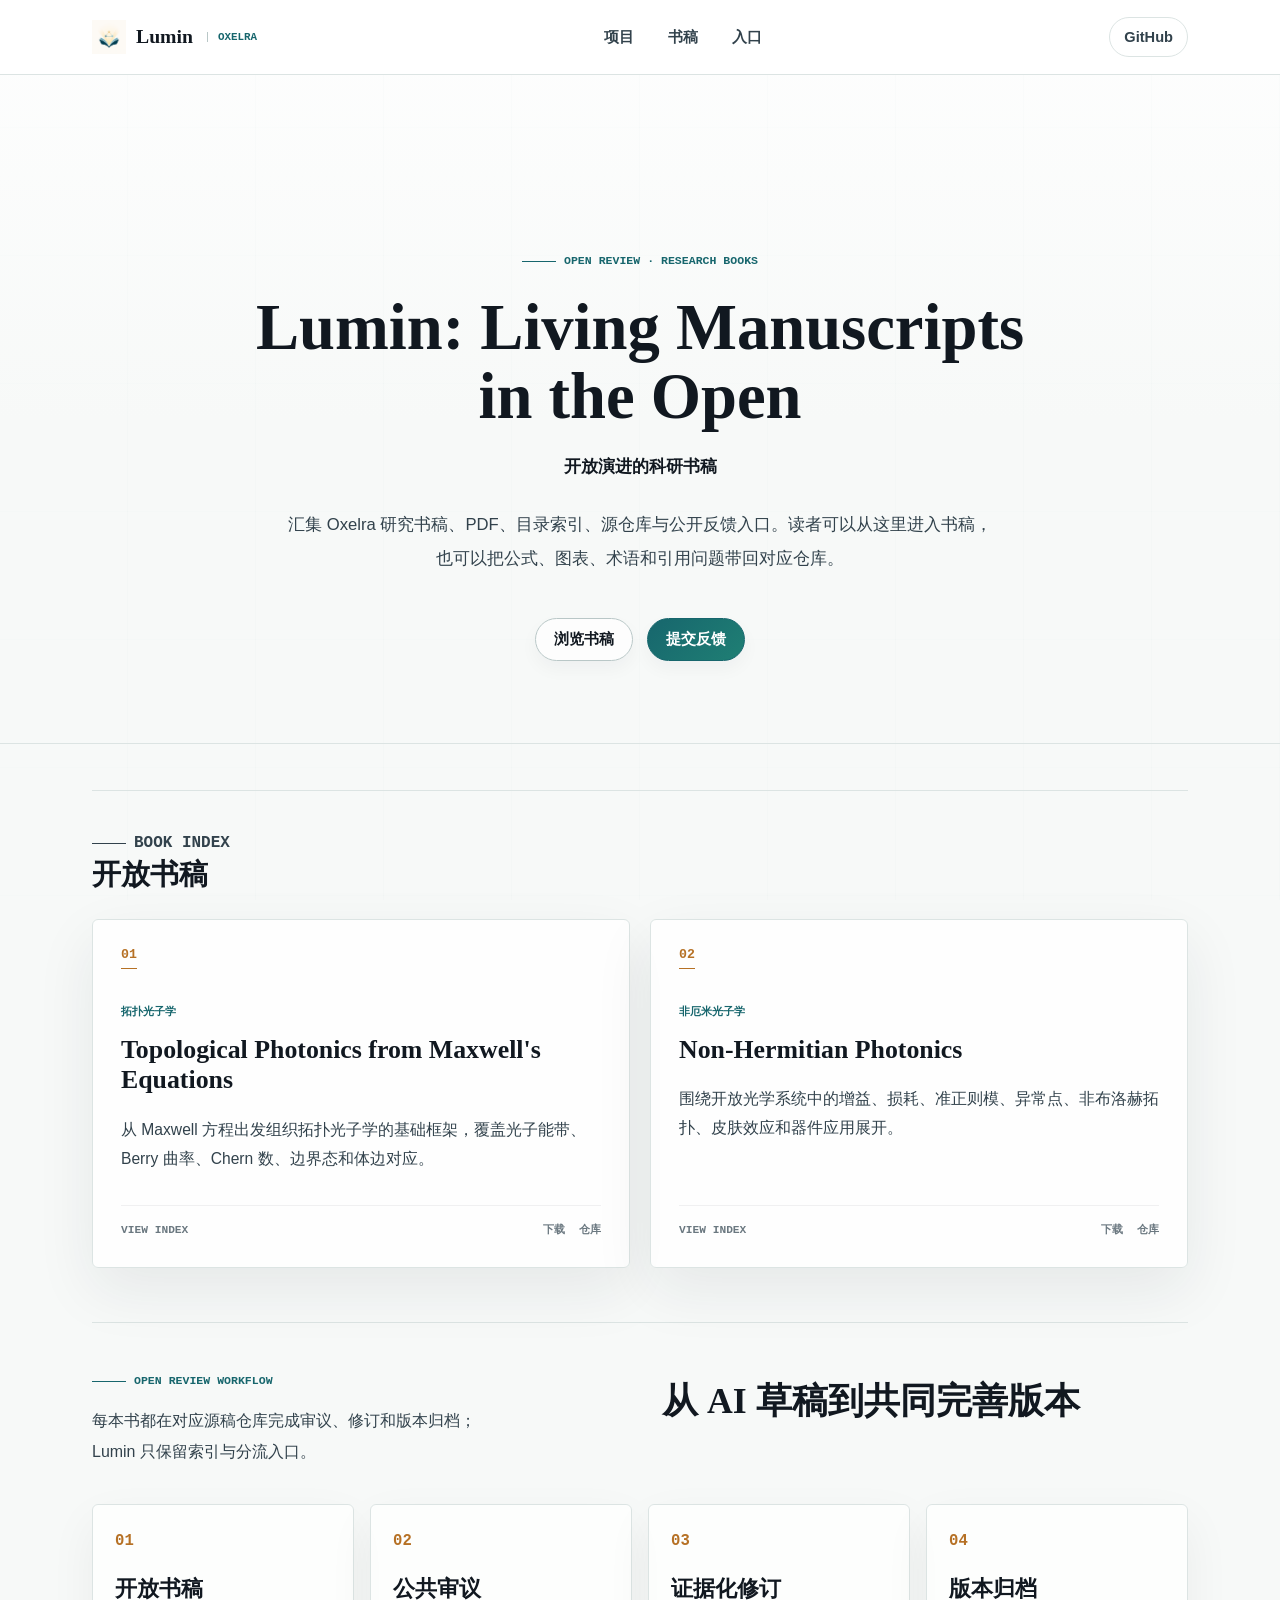
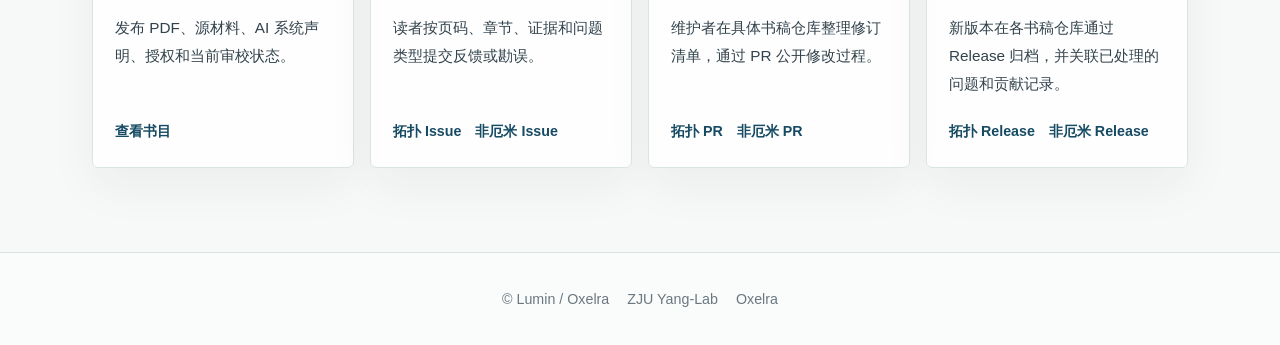
==== docs/index.html @ 3cb3d200 "Initial commit" ====
<!doctype html>
<html lang="zh-CN">
  <head>
    <meta charset="utf-8">
    <meta name="viewport" content="width=device-width, initial-scale=1">
    <meta name="description" content="Lumin：Oxelra 科研智能体书稿的公开审议与修订入口。">
    <title>Lumin | Oxelra Open Review Books</title>
    <link rel="stylesheet" href="styles.css?v=2026-06-26-card-actions">
  </head>
  <body>
    <header class="site-header">
      <div class="wrapper header-inner">
        <a class="site-title" href="#top" aria-label="Lumin 首页">
          <img src="assets/lumin-logo.png" alt="" width="1024" height="1024">
          <span>Lumin</span><strong>Oxelra</strong>
        </a>
        <nav class="site-nav" aria-label="页面导航">
          <a href="#project">项目</a>
          <a href="#books">书稿</a>
          <a href="#review">入口</a>
        </nav>
        <a class="nav-gh" href="https://github.com/Oxelra-yhy/Lumin">GitHub</a>
      </div>
    </header>

    <main id="top" class="site-content">
      <section class="platform-hero" id="project" aria-labelledby="home-title">
        <div class="wrapper platform-hero__grid">
          <div class="platform-hero__copy">
            <p class="eyebrow">Open Review · Research Books</p>
            <h1 id="home-title">
              <span>Lumin: Living Manuscripts</span>
              <span>in the Open</span>
            </h1>
            <p class="platform-hero__kicker">开放演进的科研书稿</p>
            <p class="platform-hero__lede">
              汇集 Oxelra 研究书稿、PDF、目录索引、源仓库与公开反馈入口。读者可以从这里进入书稿，也可以把公式、图表、术语和引用问题带回对应仓库。
            </p>
            <div class="platform-hero__actions" aria-label="主页快捷入口">
              <a class="btn btn-secondary" href="#books">浏览书稿</a>
              <a class="btn btn-primary" href="#review">提交反馈</a>
            </div>
          </div>
        </div>
      </section>

      <div class="wrapper">
        <section class="home-section book-section" id="books" aria-labelledby="books-title">
          <div class="section-head">
            <div>
              <p class="eyebrow">Book Index</p>
              <h2 id="books-title">开放书稿</h2>
            </div>
          </div>
          <div class="book-grid" id="bookGrid" aria-live="polite"></div>
        </section>

        <section class="home-section revision-section" id="review" aria-labelledby="review-title">
          <div class="revision-intro">
            <div>
              <p class="eyebrow">Open Review Workflow</p>
              <p>
                每本书都在对应源稿仓库完成审议、修订和版本归档；Lumin 只保留索引与分流入口。
              </p>
            </div>
            <h2 id="review-title">从 AI 草稿到共同完善版本</h2>
          </div>

          <div class="revision-grid">
            <article class="revision-card">
              <span>01</span>
              <h3>开放书稿</h3>
              <p>发布 PDF、源材料、AI 系统声明、授权和当前审校状态。</p>
              <div class="revision-card__links">
                <a href="#books">查看书目</a>
              </div>
            </article>
            <article class="revision-card">
              <span>02</span>
              <h3>公共审议</h3>
              <p>读者按页码、章节、证据和问题类型提交反馈或勘误。</p>
              <div class="revision-card__links">
                <a href="https://github.com/Oxelra-yhy/Topological-Photonics/issues/new?title=%5BReview%5D%20Topological%20Photonics">拓扑 Issue</a>
                <a href="https://github.com/Oxelra-yhy/Non-Hermitian/issues/new?title=%5BReview%5D%20Non-Hermitian%20Photonics">非厄米 Issue</a>
              </div>
            </article>
            <article class="revision-card">
              <span>03</span>
              <h3>证据化修订</h3>
              <p>维护者在具体书稿仓库整理修订清单，通过 PR 公开修改过程。</p>
              <div class="revision-card__links">
                <a href="https://github.com/Oxelra-yhy/Topological-Photonics/pulls">拓扑 PR</a>
                <a href="https://github.com/Oxelra-yhy/Non-Hermitian/pulls">非厄米 PR</a>
              </div>
            </article>
            <article class="revision-card">
              <span>04</span>
              <h3>版本归档</h3>
              <p>新版本在各书稿仓库通过 Release 归档，并关联已处理的问题和贡献记录。</p>
              <div class="revision-card__links">
                <a href="https://github.com/Oxelra-yhy/Topological-Photonics/releases">拓扑 Release</a>
                <a href="https://github.com/Oxelra-yhy/Non-Hermitian/releases">非厄米 Release</a>
              </div>
            </article>
          </div>
        </section>
      </div>
    </main>

    <footer class="site-footer">
      <div class="wrapper">
        <span>© Lumin / Oxelra</span>
        <span>ZJU Yang-Lab</span>
        <a href="https://oxelra.com/demo/">Oxelra</a>
      </div>
    </footer>

    <script src="app.js?v=2026-06-26-card-actions" defer></script>
  </body>
</html>
---- docs/styles.css ----
:root {
  --color-bg: #f7f9f8;
  --color-bg-strong: #eef3f2;
  --color-surface: #ffffff;
  --color-surface-muted: #f1f5f4;
  --color-text: #111820;
  --color-text-soft: #32424c;
  --color-text-muted: #6b7880;
  --color-accent: #17666d;
  --color-accent-hover: #0f4c52;
  --color-accent-wash: rgba(23, 102, 109, 0.08);
  --color-ink-faint: rgba(17, 24, 32, 0.06);
  --color-border: #dce4e3;
  --color-border-strong: #b9c7c7;
  --color-gold: #b67125;
  --color-rust: #b45743;
  --color-blue: #2e7394;
  --max-width: 1160px;
  --radius-sm: 4px;
  --radius-md: 6px;
  --shadow-soft: 0 22px 60px rgba(23, 38, 45, 0.08);
  --shadow-tight: 0 10px 24px rgba(23, 38, 45, 0.08);
  --ring-focus: 0 0 0 3px rgba(23, 102, 109, 0.18);
  --font-serif: "Noto Serif SC", "Source Han Serif SC", "Songti SC", Georgia, "Times New Roman", serif;
  --font-sans: -apple-system, BlinkMacSystemFont, "Segoe UI", "PingFang SC", "Hiragino Sans GB", "Microsoft YaHei", "Helvetica Neue", Arial, sans-serif;
  --font-mono: ui-monospace, "SF Mono", "JetBrains Mono", Menlo, Consolas, monospace;
}

@media (prefers-color-scheme: dark) {
  :root {
    --color-bg: #101719;
    --color-bg-strong: #141e21;
    --color-surface: #151f22;
    --color-surface-muted: #111a1d;
    --color-text: #edf3f3;
    --color-text-soft: #c3ced0;
    --color-text-muted: #8c999d;
    --color-accent: #73cbd7;
    --color-accent-hover: #a0e0e8;
    --color-accent-wash: rgba(115, 203, 215, 0.09);
    --color-ink-faint: rgba(237, 243, 243, 0.09);
    --color-border: #263438;
    --color-border-strong: #46575c;
    --color-gold: #d1a15b;
  }
}

@media (prefers-reduced-motion: reduce) {
  *,
  *::before,
  *::after {
    animation-duration: 0.01ms !important;
    animation-iteration-count: 1 !important;
    scroll-behavior: auto !important;
    transition-duration: 0.01ms !important;
  }
}

* {
  box-sizing: border-box;
}

html {
  overflow-x: hidden;
  font-size: 17px;
  scroll-behavior: smooth;
  -webkit-font-smoothing: antialiased;
  -moz-osx-font-smoothing: grayscale;
  text-rendering: optimizeLegibility;
}

body {
  margin: 0;
  overflow-x: hidden;
  background:
    linear-gradient(180deg, rgba(255, 255, 255, 0.86) 0, rgba(247, 249, 248, 0.98) 420px, var(--color-bg) 100%),
    var(--color-bg);
  color: var(--color-text);
  font-family: var(--font-sans);
  line-height: 1.7;
}

body::before {
  content: "";
  position: fixed;
  z-index: -1;
  inset: 0;
  background-image:
    linear-gradient(90deg, transparent calc(100% - 1px), rgba(23, 102, 109, 0.025) 1px),
    linear-gradient(180deg, transparent calc(100% - 1px), rgba(23, 102, 109, 0.018) 1px);
  background-size: 128px 128px;
  opacity: 0.55;
  pointer-events: none;
}

a {
  color: var(--color-accent);
  text-decoration: none;
  text-underline-offset: 4px;
}

a:hover {
  color: var(--color-accent-hover);
  text-decoration: underline;
}

:focus-visible {
  outline: none;
  box-shadow: var(--ring-focus);
  border-radius: 3px;
}

img {
  max-width: 100%;
  height: auto;
}

h1,
h2,
h3,
p {
  margin-top: 0;
}

h1,
h2,
h3 {
  color: var(--color-text);
  font-family: var(--font-serif);
  font-weight: 740;
  letter-spacing: 0;
  line-height: 1.12;
}

h1 {
  margin-bottom: 0.48rem;
  font-size: 4.35rem;
  font-weight: 820;
}

h2 {
  margin-bottom: 0.65rem;
  font-size: 1.72rem;
}

h3 {
  font-size: 1.04rem;
}

code {
  border: 1px solid var(--color-border);
  border-radius: var(--radius-sm);
  background: var(--color-surface-muted);
  color: var(--color-text-soft);
  font-family: var(--font-mono);
  font-size: 0.78em;
  padding: 1px 6px;
}

.wrapper {
  max-width: var(--max-width);
  margin: 0 auto;
  padding: 0 32px;
}

.site-header {
  position: sticky;
  top: 0;
  z-index: 50;
  border-bottom: 1px solid var(--color-border);
  background: rgba(255, 255, 255, 0.88);
  backdrop-filter: blur(18px) saturate(150%);
  -webkit-backdrop-filter: blur(18px) saturate(150%);
}

.header-inner {
  display: grid;
  min-height: 74px;
  grid-template-columns: auto minmax(0, 1fr) auto;
  align-items: center;
  gap: 24px;
}

.site-title {
  display: inline-flex;
  align-items: center;
  gap: 10px;
  color: var(--color-text);
  font-family: var(--font-serif);
  font-size: 1.16rem;
  font-weight: 820;
}

.site-title:hover {
  text-decoration: none;
}

.site-title img {
  width: 34px;
  height: 34px;
}

.site-title strong {
  border-left: 1px solid var(--color-border-strong);
  color: var(--color-accent);
  font-family: var(--font-mono);
  font-size: 0.64rem;
  font-weight: 800;
  line-height: 1;
  margin-left: 4px;
  padding-left: 10px;
  text-transform: uppercase;
}

.site-nav {
  display: flex;
  justify-content: center;
  gap: 34px;
}

.site-nav a,
.nav-gh {
  color: var(--color-text-soft);
  font-size: 0.86rem;
  font-weight: 700;
}

.nav-gh {
  justify-self: end;
  border: 1px solid var(--color-border);
  border-radius: 999px;
  background: #fff;
  padding: 7px 14px;
}

.site-content {
  padding-bottom: 84px;
}

.eyebrow {
  display: inline-flex;
  align-items: center;
  gap: 8px;
  margin-bottom: 1rem;
  color: var(--color-accent);
  font-family: var(--font-mono);
  font-size: 0.68rem;
  font-weight: 860;
  line-height: 1.4;
  text-transform: uppercase;
}

.eyebrow::before {
  content: "";
  width: 34px;
  height: 1px;
  background: currentColor;
}

.btn,
.text-action {
  display: inline-flex;
  align-items: center;
  justify-content: center;
  min-height: 40px;
  border-radius: 999px;
  font-size: 0.9rem;
  font-weight: 760;
  line-height: 1.35;
}

.btn {
  border: 1px solid var(--color-border-strong);
  background: rgba(255, 255, 255, 0.7);
  color: var(--color-text);
  padding: 10px 18px;
  box-shadow: 0 8px 18px rgba(23, 38, 45, 0.04);
}

.btn-primary {
  border-color: var(--color-accent);
  background: linear-gradient(135deg, var(--color-accent), #1f7f74);
  color: #fff;
}

.btn-primary:hover {
  background: var(--color-accent-hover);
  color: #fff;
  text-decoration: none;
}

.btn-secondary:hover {
  border-color: var(--color-accent);
  color: var(--color-accent);
  text-decoration: none;
}

.text-action {
  position: relative;
  border-bottom: 1px solid var(--color-border-strong);
  color: var(--color-text);
  padding: 0 2px;
}

.text-action:hover {
  border-bottom-color: var(--color-accent);
  color: var(--color-accent);
  text-decoration: none;
}

.text-action::after {
  content: "→";
  margin-left: 9px;
  color: var(--color-accent);
  font-family: var(--font-mono);
}

.platform-hero {
  border-bottom: 1px solid var(--color-border);
}

.platform-hero__grid {
  display: block;
  padding-top: 168px;
  padding-bottom: 82px;
}

.platform-hero__copy {
  max-width: 980px;
  margin: 0 auto;
  text-align: center;
}

.platform-hero__copy .eyebrow {
  justify-content: center;
  margin-bottom: 1.35rem;
}

.platform-hero__copy h1 {
  max-width: 980px;
  margin-right: auto;
  margin-left: auto;
  font-family: var(--font-serif);
  font-size: 3.8rem;
  font-weight: 820;
  line-height: 1.08;
  margin-bottom: 1.22rem;
}

.platform-hero__copy h1 span {
  display: block;
  white-space: nowrap;
}

.platform-hero__kicker {
  margin-bottom: 1.55rem;
  color: var(--color-text);
  font-size: 1rem;
  font-weight: 720;
}

.platform-hero__lede {
  max-width: 720px;
  margin: 0 auto;
  color: var(--color-text-soft);
  font-size: 0.98rem;
  line-height: 2.05;
}

.platform-hero__actions {
  display: flex;
  flex-wrap: wrap;
  justify-content: center;
  gap: 14px;
  margin-top: 42px;
}

.home-section {
  margin-top: 46px;
}

.section-head {
  display: grid;
  grid-template-columns: minmax(0, 0.85fr) minmax(280px, 0.58fr);
  gap: 48px;
  align-items: end;
  border-top: 1px solid var(--color-border);
  margin-bottom: 28px;
  padding-top: 34px;
}

.section-head h2 {
  margin: 0;
}

.section-head p {
  margin: 0;
  color: var(--color-text-soft);
  font-size: 0.94rem;
  line-height: 1.82;
}

.book-section .section-head {
  display: block;
}

.book-grid {
  display: grid;
  grid-template-columns: repeat(2, minmax(0, 1fr));
  gap: 20px;
  justify-content: start;
}

.book-index-card {
  position: relative;
  display: grid;
  min-height: 300px;
  grid-template-rows: auto auto auto 1fr auto;
  overflow: hidden;
  border: 1px solid var(--color-border);
  border-radius: var(--radius-md);
  background: rgba(255, 255, 255, 0.82);
  box-shadow: var(--shadow-soft);
  color: var(--color-text);
  padding: 26px 28px 28px;
  transition:
    border-color 180ms ease,
    box-shadow 180ms ease,
    transform 180ms ease;
}

.book-index-card:hover {
  border-color: var(--color-border-strong);
  box-shadow: 0 26px 68px rgba(23, 38, 45, 0.11);
  color: var(--color-text);
  transform: translateY(-2px);
}

.book-index-card:focus-within {
  border-color: var(--color-accent);
  box-shadow: var(--ring-focus), 0 18px 48px rgba(17, 23, 27, 0.075);
}

.book-index-card__number {
  justify-self: start;
  border-bottom: 1px solid currentColor;
  color: var(--color-gold);
  font-family: var(--font-mono);
  font-size: 0.78rem;
  font-weight: 900;
  line-height: 1.4;
  margin-bottom: 36px;
  padding-bottom: 4px;
}

.book-index-card__domain {
  color: var(--color-accent);
  font-family: var(--font-mono);
  font-size: 0.66rem;
  font-weight: 860;
  line-height: 1.4;
  margin-bottom: 14px;
  text-transform: uppercase;
}

.book-index-card__title {
  display: block;
  max-width: 94%;
  color: var(--color-text);
  font-family: var(--font-serif);
  font-size: 1.52rem;
  font-weight: 790;
  line-height: 1.18;
  margin-bottom: 20px;
}

.book-index-card__summary {
  display: block;
  color: var(--color-text-soft);
  font-size: 0.92rem;
  line-height: 1.84;
}

.book-index-card__actions {
  display: flex;
  flex-wrap: wrap;
  gap: 12px 18px;
  align-items: center;
  justify-content: space-between;
  align-self: end;
  border-top: 1px solid var(--color-ink-faint);
  margin-top: 32px;
  padding-top: 17px;
}

.book-index-card__actions,
.book-index-card__actions a {
  font-family: var(--font-mono);
  font-size: 0.66rem;
  font-weight: 820;
  line-height: 1.35;
  text-transform: uppercase;
}

.book-index-card__actions a {
  color: var(--color-text-muted);
}

.book-index-card__actions a:hover {
  color: var(--color-accent);
  text-decoration: none;
}

.book-index-card__actions span {
  display: inline-flex;
  gap: 14px;
  align-items: center;
  justify-content: flex-end;
}

.chapter-steps span {
  color: var(--color-gold);
  font-family: var(--font-mono);
  font-size: 0.72rem;
  font-weight: 900;
}

.revision-section {
  padding-top: 8px;
}

.revision-intro {
  display: grid;
  grid-template-columns: minmax(260px, 0.64fr) minmax(0, 1fr);
  gap: 56px;
  align-items: start;
  border-top: 1px solid var(--color-border);
  margin-bottom: 36px;
  padding-top: 40px;
}

.revision-intro h2 {
  max-width: 680px;
  margin: 18px 0 0;
  font-size: 2.1rem;
  text-align: center;
}

.revision-intro p:not(.eyebrow) {
  max-width: 430px;
  margin: 0;
  color: var(--color-text-soft);
  font-size: 0.94rem;
  line-height: 1.92;
}

.revision-grid {
  display: grid;
  grid-template-columns: repeat(4, minmax(0, 1fr));
  gap: 16px;
}

.revision-card {
  display: flex;
  min-height: 264px;
  flex-direction: column;
  align-items: flex-start;
  border: 1px solid var(--color-border);
  border-radius: var(--radius-md);
  background: rgba(255, 255, 255, 0.74);
  box-shadow: 0 18px 48px rgba(23, 38, 45, 0.055);
  color: var(--color-text);
  padding: 26px 22px 24px;
  transition:
    border-color 180ms ease,
    box-shadow 180ms ease,
    transform 180ms ease;
}

.revision-card:hover {
  border-color: var(--color-border-strong);
  box-shadow: var(--shadow-tight);
  transform: translateY(-1px);
}

.revision-card span {
  color: var(--color-gold);
  font-family: var(--font-mono);
  font-size: 0.92rem;
  font-weight: 900;
  line-height: 1.35;
  margin-bottom: 24px;
}

.revision-card h3 {
  margin-bottom: 12px;
  font-size: 1.28rem;
  line-height: 1.22;
}

.revision-card p {
  margin: 0;
  color: var(--color-text-soft);
  font-size: 0.9rem;
  line-height: 1.82;
}

.revision-card__links {
  display: flex;
  flex-wrap: wrap;
  gap: 8px 14px;
  align-items: center;
  margin-top: auto;
}

.revision-card__links a {
  color: #174b63;
  font-size: 0.84rem;
  font-weight: 800;
  line-height: 1.5;
}

.site-footer {
  border-top: 1px solid var(--color-border);
  background: rgba(255, 255, 255, 0.42);
  color: var(--color-text-muted);
  font-size: 0.84rem;
  padding: 34px 0;
}

.site-footer .wrapper {
  display: flex;
  flex-wrap: wrap;
  gap: 10px 18px;
  align-items: center;
  justify-content: center;
}

.site-footer a {
  color: var(--color-text-muted);
}

.book-detail-main {
  padding-bottom: 72px;
}

.book-detail-hero {
  border-bottom: 1px solid var(--color-border);
}

.book-detail-grid {
  display: grid;
  grid-template-columns: minmax(0, 1fr) 300px;
  gap: 58px;
  align-items: start;
  padding-top: 62px;
  padding-bottom: 58px;
}

.crumb {
  display: inline-flex;
  margin-bottom: 24px;
  color: var(--color-text-muted);
  font-family: var(--font-mono);
  font-size: 0.7rem;
  font-weight: 820;
  text-transform: uppercase;
}

.book-detail-copy h1 {
  max-width: 820px;
  font-size: 2.68rem;
}

.book-detail-copy p {
  max-width: 760px;
  color: var(--color-text-soft);
  font-size: 1rem;
}

.hero-actions,
.detail-actions {
  display: flex;
  flex-wrap: wrap;
  gap: 10px;
  margin-top: 22px;
}

.meta-panel,
.side-card {
  border-left: 1px solid var(--color-border-strong);
  padding-left: 22px;
}

.meta-panel h2,
.content-card h2,
.side-card h2 {
  border-bottom: 1px solid var(--color-border);
  font-size: 1.1rem;
  margin-bottom: 14px;
  padding-bottom: 10px;
}

.meta-list {
  display: grid;
  gap: 10px;
  margin: 0;
}

.meta-list div {
  display: grid;
  gap: 2px;
  border-top: 1px solid var(--color-ink-faint);
  padding-top: 9px;
}

.meta-list div:first-child {
  border-top: 0;
  padding-top: 0;
}

.meta-list dt {
  color: var(--color-text-muted);
  font-family: var(--font-mono);
  font-size: 0.65rem;
  font-weight: 800;
  text-transform: uppercase;
}

.meta-list dd {
  margin: 0;
  color: var(--color-text-soft);
  font-size: 0.86rem;
}

.detail-section {
  padding-top: 50px;
}

.content-grid {
  display: grid;
  grid-template-columns: minmax(0, 1fr) 300px;
  gap: 58px;
  align-items: start;
}

.chapter-steps {
  display: grid;
  gap: 0;
  margin: 18px 0 0;
  padding: 0;
  border-top: 1px solid var(--color-border-strong);
  list-style: none;
}

.chapter-steps li {
  display: grid;
  grid-template-columns: 54px minmax(0, 1fr);
  gap: 16px;
  border-bottom: 1px solid var(--color-border);
  padding: 12px 0;
}

.chapter-steps strong {
  display: block;
  margin-bottom: 4px;
  color: var(--color-text);
  font-weight: 750;
}

.chapter-steps p,
.side-card p {
  margin: 0;
  color: var(--color-text-soft);
  font-size: 0.88rem;
}

.side-card {
  position: sticky;
  top: 92px;
}

.notice {
  border-top: 1px solid var(--color-border);
  border-bottom: 1px solid var(--color-border);
  color: var(--color-text-soft);
  padding: 18px 0;
}

@media (prefers-color-scheme: dark) {
  body {
    background:
      linear-gradient(180deg, rgba(255, 255, 255, 0.03) 0, rgba(16, 23, 25, 0.96) 360px, var(--color-bg) 100%),
      var(--color-bg);
  }

  body::before {
    background-image: linear-gradient(90deg, transparent calc(100% - 1px), rgba(115, 203, 215, 0.025) 1px);
  }

  .site-header {
    background: rgba(16, 23, 25, 0.86);
  }

  .nav-gh {
    background: rgba(255, 255, 255, 0.03);
  }

  .book-index-card {
    background: rgba(21, 31, 34, 0.45);
    box-shadow: none;
  }

  .revision-card {
    background: rgba(21, 31, 34, 0.45);
    box-shadow: none;
  }
}

@media (max-width: 980px) {
  .header-inner {
    grid-template-columns: 1fr auto;
    padding-top: 12px;
    padding-bottom: 12px;
  }

  .site-nav {
    grid-column: 1 / -1;
    grid-row: 2;
    justify-content: flex-start;
  }

  .platform-hero__grid,
  .book-detail-grid,
  .content-grid,
  .section-head {
    grid-template-columns: 1fr;
  }

  .platform-hero__grid {
    gap: 34px;
    padding-top: 58px;
    padding-bottom: 58px;
  }

  .platform-hero__copy h1 span {
    white-space: normal;
  }

  .meta-panel,
  .side-card {
    border-left: 0;
    padding-left: 0;
  }

  .revision-intro {
    grid-template-columns: 1fr;
    gap: 18px;
  }

  .revision-intro h2 {
    margin-top: 0;
    text-align: left;
  }

  .revision-grid {
    grid-template-columns: repeat(2, minmax(0, 1fr));
  }

  .side-card {
    position: static;
  }
}

@media (max-width: 640px) {
  html {
    font-size: 16px;
  }

  body::before {
    background-size: 128px 128px;
  }

  .wrapper {
    padding: 0 20px;
  }

  .header-inner {
    gap: 12px;
  }

  .site-title strong {
    display: none;
  }

  .site-nav {
    gap: 16px;
    overflow-x: auto;
  }

  h1 {
    font-size: 3.1rem;
  }

  .platform-hero__grid {
    padding-top: 46px;
    padding-bottom: 46px;
  }

  .platform-hero__kicker {
    font-size: 1.18rem;
  }

  .platform-hero__actions,
  .hero-actions,
  .detail-actions {
    gap: 16px;
  }

  .chapter-steps li {
    grid-template-columns: 1fr;
  }

  .book-grid,
  .revision-grid {
    grid-template-columns: 1fr;
  }

  .book-detail-copy h1 {
    font-size: 2.24rem;
  }
}
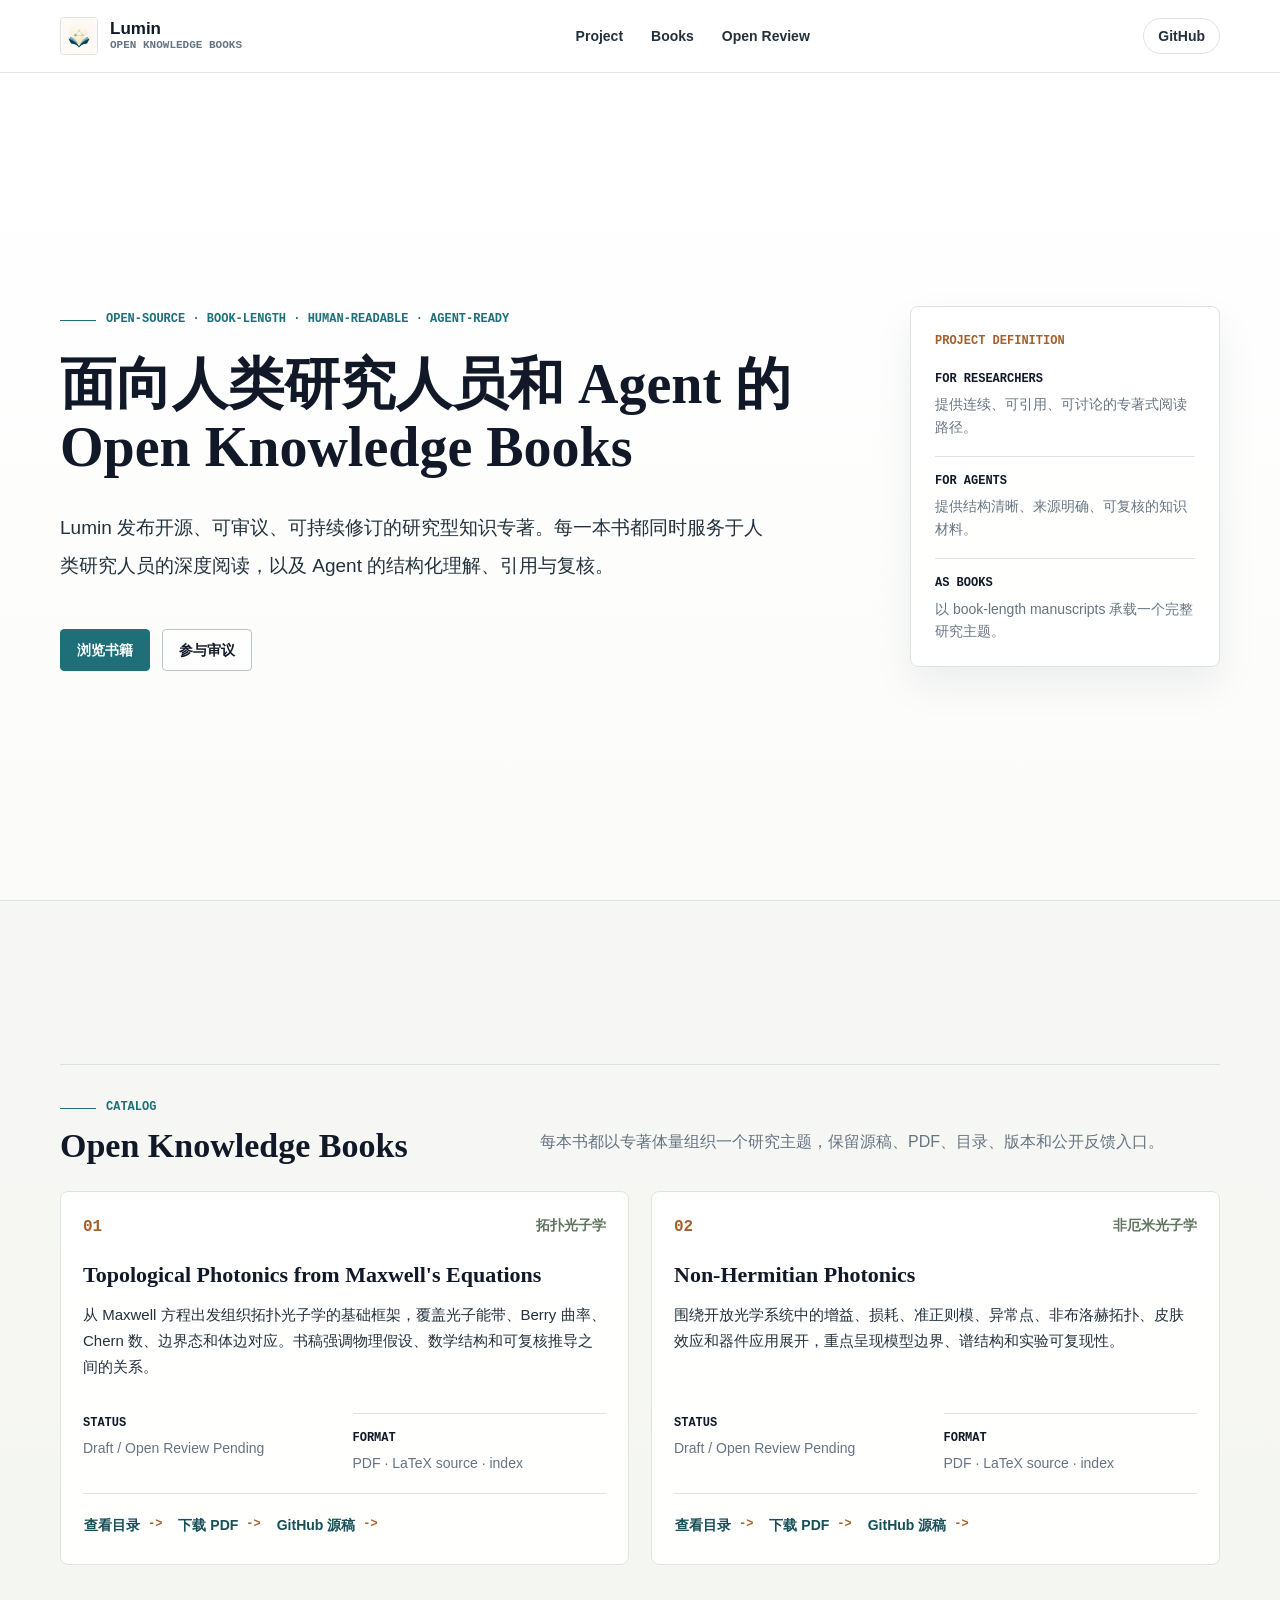
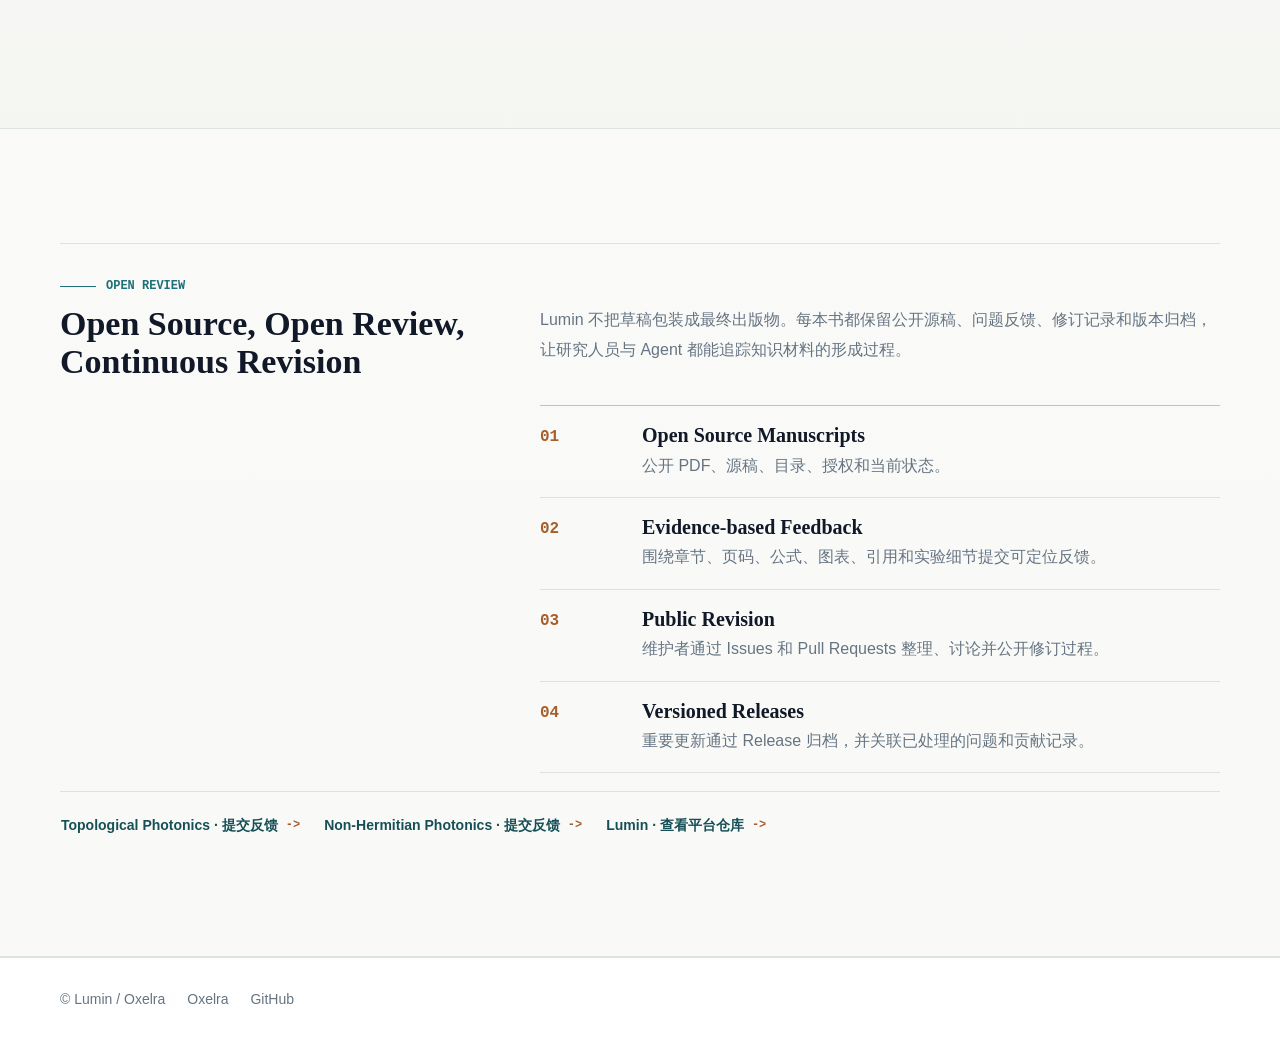
==== commit dee833ae: "Refactor Lumin UI flows and shared components" ====
--- a/docs/index.html
+++ b/docs/index.html
@@ -3,118 +3,186 @@
   <head>
     <meta charset="utf-8">
     <meta name="viewport" content="width=device-width, initial-scale=1">
-    <meta name="description" content="Lumin：Oxelra 科研智能体书稿的公开审议与修订入口。">
-    <title>Lumin | Oxelra Open Review Books</title>
-    <link rel="stylesheet" href="styles.css?v=2026-06-26-card-actions">
+    <meta name="description" content="Lumin 是面向人类研究人员和 Agent 的 Open Knowledge Books：开源、可审议、可持续修订的研究型知识专著。">
+    <title>Lumin | Open Knowledge Books for Researchers and Agents</title>
+    <link rel="stylesheet" href="styles.css?v=2026-06-27-open-books-redesign-8">
   </head>
   <body>
     <header class="site-header">
       <div class="wrapper header-inner">
-        <a class="site-title" href="#top" aria-label="Lumin 首页">
+        <a class="site-mark" href="#top" aria-label="Lumin 首页">
           <img src="assets/lumin-logo.png" alt="" width="1024" height="1024">
-          <span>Lumin</span><strong>Oxelra</strong>
+          <span>
+            <strong>Lumin</strong>
+            <small>Open Knowledge Books</small>
+          </span>
         </a>
+
         <nav class="site-nav" aria-label="页面导航">
-          <a href="#project">项目</a>
-          <a href="#books">书稿</a>
-          <a href="#review">入口</a>
+          <a href="#project">Project</a>
+          <a href="#books">Books</a>
+          <a href="#review">Open Review</a>
         </nav>
-        <a class="nav-gh" href="https://github.com/Oxelra-yhy/Lumin">GitHub</a>
+
+        <a class="header-link" href="https://github.com/Oxelra-yhy/Lumin" target="_blank" rel="noreferrer">GitHub</a>
       </div>
     </header>
 
-    <main id="top" class="site-content">
-      <section class="platform-hero" id="project" aria-labelledby="home-title">
-        <div class="wrapper platform-hero__grid">
-          <div class="platform-hero__copy">
-            <p class="eyebrow">Open Review · Research Books</p>
-            <h1 id="home-title">
-              <span>Lumin: Living Manuscripts</span>
-              <span>in the Open</span>
+    <main id="top">
+      <section class="hero-section" id="project" aria-labelledby="hero-title">
+        <div class="wrapper hero-layout">
+          <div class="hero-copy">
+            <p class="section-kicker">Open-source · Book-length · Human-readable · Agent-ready</p>
+            <h1 id="hero-title">
+              <span>面向人类研究人员和 Agent 的</span>
+              <span>Open Knowledge Books</span>
             </h1>
-            <p class="platform-hero__kicker">开放演进的科研书稿</p>
-            <p class="platform-hero__lede">
-              汇集 Oxelra 研究书稿、PDF、目录索引、源仓库与公开反馈入口。读者可以从这里进入书稿，也可以把公式、图表、术语和引用问题带回对应仓库。
+            <p class="hero-lede">
+              Lumin 发布开源、可审议、可持续修订的研究型知识专著。每一本书都同时服务于人类研究人员的深度阅读，以及 Agent 的结构化理解、引用与复核。
             </p>
-            <div class="platform-hero__actions" aria-label="主页快捷入口">
-              <a class="btn btn-secondary" href="#books">浏览书稿</a>
-              <a class="btn btn-primary" href="#review">提交反馈</a>
+            <div class="hero-actions" aria-label="主要入口">
+              <a class="button button-primary" href="#books">浏览书籍</a>
+              <a class="button button-secondary" href="#review">参与审议</a>
             </div>
+          </div>
+
+          <aside class="definition-panel" aria-label="Lumin 项目定义">
+            <p class="panel-label">Project Definition</p>
+            <dl class="definition-list">
+              <div>
+                <dt>For researchers</dt>
+                <dd>提供连续、可引用、可讨论的专著式阅读路径。</dd>
+              </div>
+              <div>
+                <dt>For agents</dt>
+                <dd>提供结构清晰、来源明确、可复核的知识材料。</dd>
+              </div>
+              <div>
+                <dt>As books</dt>
+                <dd>以 book-length manuscripts 承载一个完整研究主题。</dd>
+              </div>
+            </dl>
+          </aside>
+        </div>
+      </section>
+
+      <section class="books-section" id="books" aria-labelledby="books-title">
+        <div class="wrapper">
+          <div class="section-heading">
+            <p class="section-kicker">Catalog</p>
+            <h2 id="books-title">Open Knowledge Books</h2>
+            <p>
+              每本书都以专著体量组织一个研究主题，保留源稿、PDF、目录、版本和公开反馈入口。
+            </p>
+          </div>
+
+          <div class="book-grid">
+            <article class="book-card">
+              <div class="book-card-header">
+                <span class="book-number">01</span>
+                <span class="book-field">拓扑光子学</span>
+              </div>
+              <h3>Topological Photonics from Maxwell's Equations</h3>
+              <p>
+                从 Maxwell 方程出发组织拓扑光子学的基础框架，覆盖光子能带、Berry 曲率、Chern 数、边界态和体边对应。书稿强调物理假设、数学结构和可复核推导之间的关系。
+              </p>
+              <dl class="book-meta">
+                <div><dt>Status</dt><dd>Draft / Open Review Pending</dd></div>
+                <div><dt>Format</dt><dd>PDF · LaTeX source · index</dd></div>
+              </dl>
+              <div class="book-actions" aria-label="拓扑光子学入口">
+                <a href="books/topological-photonics/">查看目录</a>
+                <a href="downloads/topological-photonics.pdf" download="topological-photonics.pdf">下载 PDF</a>
+                <a href="https://github.com/Oxelra-yhy/Topological-Photonics" target="_blank" rel="noreferrer">GitHub 源稿</a>
+              </div>
+            </article>
+
+            <article class="book-card">
+              <div class="book-card-header">
+                <span class="book-number">02</span>
+                <span class="book-field">非厄米光子学</span>
+              </div>
+              <h3>Non-Hermitian Photonics</h3>
+              <p>
+                围绕开放光学系统中的增益、损耗、准正则模、异常点、非布洛赫拓扑、皮肤效应和器件应用展开，重点呈现模型边界、谱结构和实验可复现性。
+              </p>
+              <dl class="book-meta">
+                <div><dt>Status</dt><dd>Draft / Open Review Pending</dd></div>
+                <div><dt>Format</dt><dd>PDF · LaTeX source · index</dd></div>
+              </dl>
+              <div class="book-actions" aria-label="非厄米光子学入口">
+                <a href="books/non-hermitian/">查看目录</a>
+                <a href="downloads/non-hermitian-photonics.pdf" download="non-hermitian-photonics.pdf">下载 PDF</a>
+                <a href="https://github.com/Oxelra-yhy/Non-Hermitian" target="_blank" rel="noreferrer">GitHub 源稿</a>
+              </div>
+            </article>
           </div>
         </div>
       </section>
 
-      <div class="wrapper">
-        <section class="home-section book-section" id="books" aria-labelledby="books-title">
-          <div class="section-head">
-            <div>
-              <p class="eyebrow">Book Index</p>
-              <h2 id="books-title">开放书稿</h2>
-            </div>
-          </div>
-          <div class="book-grid" id="bookGrid" aria-live="polite"></div>
-        </section>
-
-        <section class="home-section revision-section" id="review" aria-labelledby="review-title">
-          <div class="revision-intro">
-            <div>
-              <p class="eyebrow">Open Review Workflow</p>
-              <p>
-                每本书都在对应源稿仓库完成审议、修订和版本归档；Lumin 只保留索引与分流入口。
-              </p>
-            </div>
-            <h2 id="review-title">从 AI 草稿到共同完善版本</h2>
+      <section class="review-section" id="review" aria-labelledby="review-title">
+        <div class="wrapper review-layout">
+          <div class="review-copy">
+            <p class="section-kicker">Open Review</p>
+            <h2 id="review-title">Open Source, Open Review, Continuous Revision</h2>
+            <p>
+              Lumin 不把草稿包装成最终出版物。每本书都保留公开源稿、问题反馈、修订记录和版本归档，让研究人员与 Agent 都能追踪知识材料的形成过程。
+            </p>
           </div>
 
-          <div class="revision-grid">
-            <article class="revision-card">
+          <ol class="review-steps">
+            <li>
               <span>01</span>
-              <h3>开放书稿</h3>
-              <p>发布 PDF、源材料、AI 系统声明、授权和当前审校状态。</p>
-              <div class="revision-card__links">
-                <a href="#books">查看书目</a>
+              <div>
+                <h3>Open Source Manuscripts</h3>
+                <p>公开 PDF、源稿、目录、授权和当前状态。</p>
               </div>
-            </article>
-            <article class="revision-card">
+            </li>
+            <li>
               <span>02</span>
-              <h3>公共审议</h3>
-              <p>读者按页码、章节、证据和问题类型提交反馈或勘误。</p>
-              <div class="revision-card__links">
-                <a href="https://github.com/Oxelra-yhy/Topological-Photonics/issues/new?title=%5BReview%5D%20Topological%20Photonics">拓扑 Issue</a>
-                <a href="https://github.com/Oxelra-yhy/Non-Hermitian/issues/new?title=%5BReview%5D%20Non-Hermitian%20Photonics">非厄米 Issue</a>
+              <div>
+                <h3>Evidence-based Feedback</h3>
+                <p>围绕章节、页码、公式、图表、引用和实验细节提交可定位反馈。</p>
               </div>
-            </article>
-            <article class="revision-card">
+            </li>
+            <li>
               <span>03</span>
-              <h3>证据化修订</h3>
-              <p>维护者在具体书稿仓库整理修订清单，通过 PR 公开修改过程。</p>
-              <div class="revision-card__links">
-                <a href="https://github.com/Oxelra-yhy/Topological-Photonics/pulls">拓扑 PR</a>
-                <a href="https://github.com/Oxelra-yhy/Non-Hermitian/pulls">非厄米 PR</a>
+              <div>
+                <h3>Public Revision</h3>
+                <p>维护者通过 Issues 和 Pull Requests 整理、讨论并公开修订过程。</p>
               </div>
-            </article>
-            <article class="revision-card">
+            </li>
+            <li>
               <span>04</span>
-              <h3>版本归档</h3>
-              <p>新版本在各书稿仓库通过 Release 归档，并关联已处理的问题和贡献记录。</p>
-              <div class="revision-card__links">
-                <a href="https://github.com/Oxelra-yhy/Topological-Photonics/releases">拓扑 Release</a>
-                <a href="https://github.com/Oxelra-yhy/Non-Hermitian/releases">非厄米 Release</a>
+              <div>
+                <h3>Versioned Releases</h3>
+                <p>重要更新通过 Release 归档，并关联已处理的问题和贡献记录。</p>
               </div>
-            </article>
-          </div>
-        </section>
-      </div>
+            </li>
+          </ol>
+        </div>
+
+        <div class="wrapper review-links" aria-label="公开反馈入口">
+          <a href="https://github.com/Oxelra-yhy/Topological-Photonics/issues/new?title=%5BReview%5D%20Topological%20Photonics" target="_blank" rel="noreferrer">
+            Topological Photonics · 提交反馈
+          </a>
+          <a href="https://github.com/Oxelra-yhy/Non-Hermitian/issues/new?title=%5BReview%5D%20Non-Hermitian%20Photonics" target="_blank" rel="noreferrer">
+            Non-Hermitian Photonics · 提交反馈
+          </a>
+          <a href="https://github.com/Oxelra-yhy/Lumin" target="_blank" rel="noreferrer">
+            Lumin · 查看平台仓库
+          </a>
+        </div>
+      </section>
     </main>
 
     <footer class="site-footer">
-      <div class="wrapper">
+      <div class="wrapper footer-inner">
         <span>© Lumin / Oxelra</span>
-        <span>ZJU Yang-Lab</span>
-        <a href="https://oxelra.com/demo/">Oxelra</a>
+        <a href="https://oxelra.com/" target="_blank" rel="noreferrer">Oxelra</a>
+        <a href="https://github.com/Oxelra-yhy/Lumin" target="_blank" rel="noreferrer">GitHub</a>
       </div>
     </footer>
-
-    <script src="app.js?v=2026-06-26-card-actions" defer></script>
+    <script src="anchor.js?v=2026-06-27-open-books-redesign-8" defer></script>
   </body>
 </html>
--- a/docs/styles.css
+++ b/docs/styles.css
@@ -1,48 +1,25 @@
 :root {
-  --color-bg: #f7f9f8;
-  --color-bg-strong: #eef3f2;
-  --color-surface: #ffffff;
-  --color-surface-muted: #f1f5f4;
-  --color-text: #111820;
-  --color-text-soft: #32424c;
-  --color-text-muted: #6b7880;
-  --color-accent: #17666d;
-  --color-accent-hover: #0f4c52;
-  --color-accent-wash: rgba(23, 102, 109, 0.08);
-  --color-ink-faint: rgba(17, 24, 32, 0.06);
-  --color-border: #dce4e3;
-  --color-border-strong: #b9c7c7;
-  --color-gold: #b67125;
-  --color-rust: #b45743;
-  --color-blue: #2e7394;
+  --color-page: #f7f8f5;
+  --color-paper: #ffffff;
+  --color-ink: #111827;
+  --color-text: #23313d;
+  --color-muted: #667482;
+  --color-border: #dde3e0;
+  --color-border-strong: #b9c5c1;
+  --color-accent: #1f6f78;
+  --color-accent-dark: #164f56;
+  --color-copper: #a65f2b;
+  --color-wine: #8b3f4d;
+  --color-sage: #60745f;
   --max-width: 1160px;
+  --header-height: 72px;
+  --page-height: calc(100svh - var(--header-height));
   --radius-sm: 4px;
-  --radius-md: 6px;
-  --shadow-soft: 0 22px 60px rgba(23, 38, 45, 0.08);
-  --shadow-tight: 0 10px 24px rgba(23, 38, 45, 0.08);
-  --ring-focus: 0 0 0 3px rgba(23, 102, 109, 0.18);
-  --font-serif: "Noto Serif SC", "Source Han Serif SC", "Songti SC", Georgia, "Times New Roman", serif;
-  --font-sans: -apple-system, BlinkMacSystemFont, "Segoe UI", "PingFang SC", "Hiragino Sans GB", "Microsoft YaHei", "Helvetica Neue", Arial, sans-serif;
-  --font-mono: ui-monospace, "SF Mono", "JetBrains Mono", Menlo, Consolas, monospace;
-}
-
-@media (prefers-color-scheme: dark) {
-  :root {
-    --color-bg: #101719;
-    --color-bg-strong: #141e21;
-    --color-surface: #151f22;
-    --color-surface-muted: #111a1d;
-    --color-text: #edf3f3;
-    --color-text-soft: #c3ced0;
-    --color-text-muted: #8c999d;
-    --color-accent: #73cbd7;
-    --color-accent-hover: #a0e0e8;
-    --color-accent-wash: rgba(115, 203, 215, 0.09);
-    --color-ink-faint: rgba(237, 243, 243, 0.09);
-    --color-border: #263438;
-    --color-border-strong: #46575c;
-    --color-gold: #d1a15b;
-  }
+  --radius-md: 8px;
+  --shadow-subtle: 0 18px 40px rgba(17, 24, 39, 0.07);
+  --font-sans: -apple-system, BlinkMacSystemFont, "Segoe UI", "PingFang SC", "Hiragino Sans GB", "Microsoft YaHei", Arial, sans-serif;
+  --font-serif: Georgia, "Times New Roman", "Noto Serif SC", "Source Han Serif SC", "Songti SC", serif;
+  --font-mono: ui-monospace, "SF Mono", "JetBrains Mono", Consolas, monospace;
 }
 
 @media (prefers-reduced-motion: reduce) {
@@ -62,7 +39,8 @@
 
 html {
   overflow-x: hidden;
-  font-size: 17px;
+  scroll-padding-top: var(--header-height);
+  scroll-snap-type: y mandatory;
   scroll-behavior: smooth;
   -webkit-font-smoothing: antialiased;
   -moz-osx-font-smoothing: grayscale;
@@ -73,10 +51,10 @@
   margin: 0;
   overflow-x: hidden;
   background:
-    linear-gradient(180deg, rgba(255, 255, 255, 0.86) 0, rgba(247, 249, 248, 0.98) 420px, var(--color-bg) 100%),
-    var(--color-bg);
+    linear-gradient(180deg, #fbfcfa 0, var(--color-page) 540px, #f3f5f1 100%);
   color: var(--color-text);
   font-family: var(--font-sans);
+  font-size: 16px;
   line-height: 1.7;
 }
 
@@ -85,11 +63,9 @@
   position: fixed;
   z-index: -1;
   inset: 0;
-  background-image:
-    linear-gradient(90deg, transparent calc(100% - 1px), rgba(23, 102, 109, 0.025) 1px),
-    linear-gradient(180deg, transparent calc(100% - 1px), rgba(23, 102, 109, 0.018) 1px);
-  background-size: 128px 128px;
-  opacity: 0.55;
+  background-image: linear-gradient(90deg, rgba(31, 111, 120, 0.055) 1px, transparent 1px);
+  background-size: 96px 96px;
+  opacity: 0.24;
   pointer-events: none;
 }
 
@@ -100,14 +76,13 @@
 }
 
 a:hover {
-  color: var(--color-accent-hover);
+  color: var(--color-accent-dark);
   text-decoration: underline;
 }
 
 :focus-visible {
-  outline: none;
-  box-shadow: var(--ring-focus);
-  border-radius: 3px;
+  outline: 3px solid rgba(31, 111, 120, 0.28);
+  outline-offset: 3px;
 }
 
 img {
@@ -118,633 +93,616 @@
 h1,
 h2,
 h3,
-p {
+p,
+dl,
+ol {
   margin-top: 0;
 }
 
 h1,
 h2,
 h3 {
-  color: var(--color-text);
+  color: var(--color-ink);
   font-family: var(--font-serif);
-  font-weight: 740;
+  font-weight: 700;
   letter-spacing: 0;
   line-height: 1.12;
 }
 
 h1 {
-  margin-bottom: 0.48rem;
-  font-size: 4.35rem;
-  font-weight: 820;
+  margin-bottom: 30px;
+  font-size: 56px;
+  line-height: 1.13;
 }
 
 h2 {
-  margin-bottom: 0.65rem;
-  font-size: 1.72rem;
+  margin-bottom: 14px;
+  font-size: 34px;
 }
 
 h3 {
-  font-size: 1.04rem;
-}
-
-code {
-  border: 1px solid var(--color-border);
-  border-radius: var(--radius-sm);
-  background: var(--color-surface-muted);
-  color: var(--color-text-soft);
-  font-family: var(--font-mono);
-  font-size: 0.78em;
-  padding: 1px 6px;
+  font-size: 23px;
 }
 
 .wrapper {
-  max-width: var(--max-width);
+  width: min(100% - 48px, var(--max-width));
   margin: 0 auto;
-  padding: 0 32px;
 }
 
 .site-header {
   position: sticky;
   top: 0;
-  z-index: 50;
-  border-bottom: 1px solid var(--color-border);
-  background: rgba(255, 255, 255, 0.88);
-  backdrop-filter: blur(18px) saturate(150%);
-  -webkit-backdrop-filter: blur(18px) saturate(150%);
+  z-index: 10;
+  border-bottom: 1px solid rgba(221, 227, 224, 0.92);
+  background: rgba(255, 255, 255, 0.9);
+  backdrop-filter: blur(14px) saturate(150%);
+  -webkit-backdrop-filter: blur(14px) saturate(150%);
 }
 
 .header-inner {
   display: grid;
-  min-height: 74px;
+  min-height: var(--header-height);
   grid-template-columns: auto minmax(0, 1fr) auto;
-  align-items: center;
-  gap: 24px;
-}
-
-.site-title {
+  gap: 22px;
+  align-items: center;
+}
+
+.site-mark {
   display: inline-flex;
-  align-items: center;
-  gap: 10px;
-  color: var(--color-text);
-  font-family: var(--font-serif);
-  font-size: 1.16rem;
-  font-weight: 820;
-}
-
-.site-title:hover {
+  min-width: 0;
+  align-items: center;
+  gap: 12px;
+  color: var(--color-ink);
+}
+
+.site-mark:hover {
   text-decoration: none;
 }
 
-.site-title img {
-  width: 34px;
-  height: 34px;
-}
-
-.site-title strong {
-  border-left: 1px solid var(--color-border-strong);
-  color: var(--color-accent);
+.site-mark img {
+  width: 38px;
+  height: 38px;
+  border: 1px solid var(--color-border);
+  border-radius: var(--radius-sm);
+  background: #fff;
+}
+
+.site-mark span {
+  display: grid;
+  gap: 1px;
+  min-width: 0;
+}
+
+.site-mark strong {
+  color: var(--color-ink);
+  font-size: 17px;
+  font-weight: 760;
+  line-height: 1.1;
+}
+
+.site-mark small {
+  color: var(--color-muted);
   font-family: var(--font-mono);
-  font-size: 0.64rem;
-  font-weight: 800;
-  line-height: 1;
-  margin-left: 4px;
-  padding-left: 10px;
+  font-size: 11px;
+  font-weight: 700;
+  line-height: 1.2;
   text-transform: uppercase;
 }
 
 .site-nav {
   display: flex;
   justify-content: center;
-  gap: 34px;
+  gap: 6px;
 }
 
 .site-nav a,
-.nav-gh {
-  color: var(--color-text-soft);
-  font-size: 0.86rem;
-  font-weight: 700;
-}
-
-.nav-gh {
+.header-link {
+  min-height: 36px;
+  border-radius: 999px;
+  color: var(--color-text);
+  font-size: 14px;
+  font-weight: 650;
+  line-height: 1.2;
+}
+
+.site-nav a {
+  display: inline-flex;
+  align-items: center;
+  padding: 8px 11px;
+}
+
+.site-nav a:hover,
+.header-link:hover {
+  background: #eef5f3;
+  color: var(--color-accent-dark);
+  text-decoration: none;
+}
+
+.header-link {
+  display: inline-flex;
+  align-items: center;
   justify-self: end;
   border: 1px solid var(--color-border);
-  border-radius: 999px;
-  background: #fff;
-  padding: 7px 14px;
-}
-
-.site-content {
-  padding-bottom: 84px;
-}
-
-.eyebrow {
+  padding: 8px 14px;
+}
+
+.hero-section {
+  display: flex;
+  min-height: var(--page-height);
+  align-items: center;
+  border-bottom: 1px solid var(--color-border);
+  background: linear-gradient(180deg, #fff 0, #fbfcfa 100%);
+  scroll-snap-align: start;
+  scroll-snap-stop: always;
+}
+
+.hero-layout {
+  display: grid;
+  grid-template-columns: minmax(0, 1fr) 310px;
+  gap: 48px;
+  align-items: center;
+  padding: 54px 0;
+}
+
+.hero-copy {
+  max-width: 790px;
+  min-width: 0;
+}
+
+.section-kicker {
   display: inline-flex;
-  align-items: center;
-  gap: 8px;
-  margin-bottom: 1rem;
+  gap: 10px;
+  align-items: center;
+  margin-bottom: 24px;
   color: var(--color-accent);
   font-family: var(--font-mono);
-  font-size: 0.68rem;
-  font-weight: 860;
-  line-height: 1.4;
+  font-size: 12px;
+  font-weight: 800;
+  letter-spacing: 0;
+  line-height: 1.45;
   text-transform: uppercase;
 }
 
-.eyebrow::before {
+.section-kicker::before {
   content: "";
-  width: 34px;
+  width: 36px;
   height: 1px;
   background: currentColor;
 }
 
-.btn,
-.text-action {
-  display: inline-flex;
-  align-items: center;
-  justify-content: center;
-  min-height: 40px;
-  border-radius: 999px;
-  font-size: 0.9rem;
-  font-weight: 760;
-  line-height: 1.35;
-}
-
-.btn {
-  border: 1px solid var(--color-border-strong);
-  background: rgba(255, 255, 255, 0.7);
+.hero-copy h1 span {
+  display: block;
+}
+
+.hero-copy h1 span:first-child {
+  white-space: nowrap;
+}
+
+.hero-lede {
+  max-width: 720px;
+  margin-bottom: 0;
   color: var(--color-text);
-  padding: 10px 18px;
-  box-shadow: 0 8px 18px rgba(23, 38, 45, 0.04);
-}
-
-.btn-primary {
-  border-color: var(--color-accent);
-  background: linear-gradient(135deg, var(--color-accent), #1f7f74);
-  color: #fff;
-}
-
-.btn-primary:hover {
-  background: var(--color-accent-hover);
-  color: #fff;
-  text-decoration: none;
-}
-
-.btn-secondary:hover {
-  border-color: var(--color-accent);
-  color: var(--color-accent);
-  text-decoration: none;
-}
-
-.text-action {
-  position: relative;
-  border-bottom: 1px solid var(--color-border-strong);
-  color: var(--color-text);
-  padding: 0 2px;
-}
-
-.text-action:hover {
-  border-bottom-color: var(--color-accent);
-  color: var(--color-accent);
-  text-decoration: none;
-}
-
-.text-action::after {
-  content: "→";
-  margin-left: 9px;
-  color: var(--color-accent);
-  font-family: var(--font-mono);
-}
-
-.platform-hero {
-  border-bottom: 1px solid var(--color-border);
-}
-
-.platform-hero__grid {
-  display: block;
-  padding-top: 168px;
-  padding-bottom: 82px;
-}
-
-.platform-hero__copy {
-  max-width: 980px;
-  margin: 0 auto;
-  text-align: center;
-}
-
-.platform-hero__copy .eyebrow {
-  justify-content: center;
-  margin-bottom: 1.35rem;
-}
-
-.platform-hero__copy h1 {
-  max-width: 980px;
-  margin-right: auto;
-  margin-left: auto;
-  font-family: var(--font-serif);
-  font-size: 3.8rem;
-  font-weight: 820;
-  line-height: 1.08;
-  margin-bottom: 1.22rem;
-}
-
-.platform-hero__copy h1 span {
-  display: block;
-  white-space: nowrap;
-}
-
-.platform-hero__kicker {
-  margin-bottom: 1.55rem;
-  color: var(--color-text);
-  font-size: 1rem;
-  font-weight: 720;
-}
-
-.platform-hero__lede {
-  max-width: 720px;
-  margin: 0 auto;
-  color: var(--color-text-soft);
-  font-size: 0.98rem;
-  line-height: 2.05;
-}
-
-.platform-hero__actions {
-  display: flex;
-  flex-wrap: wrap;
-  justify-content: center;
-  gap: 14px;
-  margin-top: 42px;
-}
-
-.home-section {
-  margin-top: 46px;
-}
-
-.section-head {
-  display: grid;
-  grid-template-columns: minmax(0, 0.85fr) minmax(280px, 0.58fr);
-  gap: 48px;
-  align-items: end;
-  border-top: 1px solid var(--color-border);
-  margin-bottom: 28px;
-  padding-top: 34px;
-}
-
-.section-head h2 {
-  margin: 0;
-}
-
-.section-head p {
-  margin: 0;
-  color: var(--color-text-soft);
-  font-size: 0.94rem;
-  line-height: 1.82;
-}
-
-.book-section .section-head {
-  display: block;
-}
-
-.book-grid {
-  display: grid;
-  grid-template-columns: repeat(2, minmax(0, 1fr));
-  gap: 20px;
-  justify-content: start;
-}
-
-.book-index-card {
-  position: relative;
-  display: grid;
-  min-height: 300px;
-  grid-template-rows: auto auto auto 1fr auto;
-  overflow: hidden;
-  border: 1px solid var(--color-border);
-  border-radius: var(--radius-md);
-  background: rgba(255, 255, 255, 0.82);
-  box-shadow: var(--shadow-soft);
-  color: var(--color-text);
-  padding: 26px 28px 28px;
-  transition:
-    border-color 180ms ease,
-    box-shadow 180ms ease,
-    transform 180ms ease;
-}
-
-.book-index-card:hover {
-  border-color: var(--color-border-strong);
-  box-shadow: 0 26px 68px rgba(23, 38, 45, 0.11);
-  color: var(--color-text);
-  transform: translateY(-2px);
-}
-
-.book-index-card:focus-within {
-  border-color: var(--color-accent);
-  box-shadow: var(--ring-focus), 0 18px 48px rgba(17, 23, 27, 0.075);
-}
-
-.book-index-card__number {
-  justify-self: start;
-  border-bottom: 1px solid currentColor;
-  color: var(--color-gold);
-  font-family: var(--font-mono);
-  font-size: 0.78rem;
-  font-weight: 900;
-  line-height: 1.4;
-  margin-bottom: 36px;
-  padding-bottom: 4px;
-}
-
-.book-index-card__domain {
-  color: var(--color-accent);
-  font-family: var(--font-mono);
-  font-size: 0.66rem;
-  font-weight: 860;
-  line-height: 1.4;
-  margin-bottom: 14px;
-  text-transform: uppercase;
-}
-
-.book-index-card__title {
-  display: block;
-  max-width: 94%;
-  color: var(--color-text);
-  font-family: var(--font-serif);
-  font-size: 1.52rem;
-  font-weight: 790;
-  line-height: 1.18;
-  margin-bottom: 20px;
-}
-
-.book-index-card__summary {
-  display: block;
-  color: var(--color-text-soft);
-  font-size: 0.92rem;
-  line-height: 1.84;
-}
-
-.book-index-card__actions {
-  display: flex;
-  flex-wrap: wrap;
-  gap: 12px 18px;
-  align-items: center;
-  justify-content: space-between;
-  align-self: end;
-  border-top: 1px solid var(--color-ink-faint);
-  margin-top: 32px;
-  padding-top: 17px;
-}
-
-.book-index-card__actions,
-.book-index-card__actions a {
-  font-family: var(--font-mono);
-  font-size: 0.66rem;
-  font-weight: 820;
-  line-height: 1.35;
-  text-transform: uppercase;
-}
-
-.book-index-card__actions a {
-  color: var(--color-text-muted);
-}
-
-.book-index-card__actions a:hover {
-  color: var(--color-accent);
-  text-decoration: none;
-}
-
-.book-index-card__actions span {
-  display: inline-flex;
-  gap: 14px;
-  align-items: center;
-  justify-content: flex-end;
-}
-
-.chapter-steps span {
-  color: var(--color-gold);
-  font-family: var(--font-mono);
-  font-size: 0.72rem;
-  font-weight: 900;
-}
-
-.revision-section {
-  padding-top: 8px;
-}
-
-.revision-intro {
-  display: grid;
-  grid-template-columns: minmax(260px, 0.64fr) minmax(0, 1fr);
-  gap: 56px;
-  align-items: start;
-  border-top: 1px solid var(--color-border);
-  margin-bottom: 36px;
-  padding-top: 40px;
-}
-
-.revision-intro h2 {
-  max-width: 680px;
-  margin: 18px 0 0;
-  font-size: 2.1rem;
-  text-align: center;
-}
-
-.revision-intro p:not(.eyebrow) {
-  max-width: 430px;
-  margin: 0;
-  color: var(--color-text-soft);
-  font-size: 0.94rem;
-  line-height: 1.92;
-}
-
-.revision-grid {
-  display: grid;
-  grid-template-columns: repeat(4, minmax(0, 1fr));
-  gap: 16px;
-}
-
-.revision-card {
-  display: flex;
-  min-height: 264px;
-  flex-direction: column;
-  align-items: flex-start;
-  border: 1px solid var(--color-border);
-  border-radius: var(--radius-md);
-  background: rgba(255, 255, 255, 0.74);
-  box-shadow: 0 18px 48px rgba(23, 38, 45, 0.055);
-  color: var(--color-text);
-  padding: 26px 22px 24px;
-  transition:
-    border-color 180ms ease,
-    box-shadow 180ms ease,
-    transform 180ms ease;
-}
-
-.revision-card:hover {
-  border-color: var(--color-border-strong);
-  box-shadow: var(--shadow-tight);
-  transform: translateY(-1px);
-}
-
-.revision-card span {
-  color: var(--color-gold);
-  font-family: var(--font-mono);
-  font-size: 0.92rem;
-  font-weight: 900;
-  line-height: 1.35;
-  margin-bottom: 24px;
-}
-
-.revision-card h3 {
-  margin-bottom: 12px;
-  font-size: 1.28rem;
-  line-height: 1.22;
-}
-
-.revision-card p {
-  margin: 0;
-  color: var(--color-text-soft);
-  font-size: 0.9rem;
-  line-height: 1.82;
-}
-
-.revision-card__links {
-  display: flex;
-  flex-wrap: wrap;
-  gap: 8px 14px;
-  align-items: center;
-  margin-top: auto;
-}
-
-.revision-card__links a {
-  color: #174b63;
-  font-size: 0.84rem;
-  font-weight: 800;
-  line-height: 1.5;
-}
-
-.site-footer {
-  border-top: 1px solid var(--color-border);
-  background: rgba(255, 255, 255, 0.42);
-  color: var(--color-text-muted);
-  font-size: 0.84rem;
-  padding: 34px 0;
-}
-
-.site-footer .wrapper {
-  display: flex;
-  flex-wrap: wrap;
-  gap: 10px 18px;
-  align-items: center;
-  justify-content: center;
-}
-
-.site-footer a {
-  color: var(--color-text-muted);
-}
-
-.book-detail-main {
-  padding-bottom: 72px;
-}
-
-.book-detail-hero {
-  border-bottom: 1px solid var(--color-border);
-}
-
-.book-detail-grid {
-  display: grid;
-  grid-template-columns: minmax(0, 1fr) 300px;
-  gap: 58px;
-  align-items: start;
-  padding-top: 62px;
-  padding-bottom: 58px;
-}
-
-.crumb {
-  display: inline-flex;
-  margin-bottom: 24px;
-  color: var(--color-text-muted);
-  font-family: var(--font-mono);
-  font-size: 0.7rem;
-  font-weight: 820;
-  text-transform: uppercase;
-}
-
-.book-detail-copy h1 {
-  max-width: 820px;
-  font-size: 2.68rem;
-}
-
-.book-detail-copy p {
-  max-width: 760px;
-  color: var(--color-text-soft);
-  font-size: 1rem;
+  font-size: 19px;
+  line-height: 2;
 }
 
 .hero-actions,
 .detail-actions {
   display: flex;
   flex-wrap: wrap;
-  gap: 10px;
-  margin-top: 22px;
-}
-
-.meta-panel,
-.side-card {
-  border-left: 1px solid var(--color-border-strong);
-  padding-left: 22px;
-}
-
-.meta-panel h2,
-.content-card h2,
-.side-card h2 {
-  border-bottom: 1px solid var(--color-border);
-  font-size: 1.1rem;
-  margin-bottom: 14px;
-  padding-bottom: 10px;
-}
-
-.meta-list {
-  display: grid;
-  gap: 10px;
-  margin: 0;
-}
-
+  gap: 12px;
+  margin-top: 44px;
+}
+
+.button {
+  display: inline-flex;
+  min-height: 42px;
+  align-items: center;
+  justify-content: center;
+  border: 1px solid var(--color-border-strong);
+  border-radius: var(--radius-sm);
+  padding: 9px 16px;
+  color: var(--color-ink);
+  font-size: 14px;
+  font-weight: 760;
+  line-height: 1.25;
+  text-decoration: none;
+}
+
+.button:hover {
+  text-decoration: none;
+}
+
+.button-primary {
+  border-color: var(--color-accent);
+  background: var(--color-accent);
+  color: #fff;
+}
+
+.button-primary:hover {
+  background: var(--color-accent-dark);
+  color: #fff;
+}
+
+.button-secondary {
+  background: rgba(255, 255, 255, 0.74);
+}
+
+.button-secondary:hover {
+  border-color: var(--color-accent);
+  color: var(--color-accent-dark);
+}
+
+.definition-panel {
+  min-width: 0;
+  border: 1px solid var(--color-border);
+  border-radius: var(--radius-md);
+  background: rgba(255, 255, 255, 0.86);
+  box-shadow: var(--shadow-subtle);
+  padding: 24px;
+}
+
+.panel-label {
+  margin-bottom: 18px;
+  color: var(--color-copper);
+  font-family: var(--font-mono);
+  font-size: 12px;
+  font-weight: 820;
+  text-transform: uppercase;
+}
+
+.definition-list {
+  display: grid;
+  gap: 18px;
+  margin-bottom: 0;
+}
+
+.definition-list div,
+.book-meta div,
 .meta-list div {
-  display: grid;
-  gap: 2px;
-  border-top: 1px solid var(--color-ink-faint);
-  padding-top: 9px;
-}
-
+  border-top: 1px solid var(--color-border);
+  padding-top: 14px;
+}
+
+.definition-list div:first-child,
+.book-meta div:first-child,
 .meta-list div:first-child {
   border-top: 0;
   padding-top: 0;
 }
 
+.definition-list dt,
+.book-meta dt,
 .meta-list dt {
-  color: var(--color-text-muted);
+  color: var(--color-ink);
   font-family: var(--font-mono);
-  font-size: 0.65rem;
+  font-size: 12px;
   font-weight: 800;
   text-transform: uppercase;
 }
 
+.definition-list dd,
+.book-meta dd,
 .meta-list dd {
-  margin: 0;
-  color: var(--color-text-soft);
-  font-size: 0.86rem;
-}
-
+  margin: 4px 0 0;
+  color: var(--color-muted);
+  font-size: 14px;
+  line-height: 1.6;
+}
+
+.books-section,
+.review-section,
 .detail-section {
-  padding-top: 50px;
-}
-
-.content-grid {
-  display: grid;
-  grid-template-columns: minmax(0, 1fr) 300px;
-  gap: 58px;
+  scroll-margin-top: var(--header-height);
+}
+
+.books-section,
+.review-section {
+  display: flex;
+  min-height: var(--page-height);
+  align-items: center;
+  border-bottom: 1px solid var(--color-border);
+  padding: 0;
+  scroll-snap-align: start;
+  scroll-snap-stop: always;
+}
+
+.detail-section {
+  padding: 82px 0;
+}
+
+.section-heading,
+.review-layout {
+  display: grid;
+  grid-template-columns: minmax(0, 410px) minmax(0, 1fr);
+  column-gap: 70px;
+  row-gap: 10px;
   align-items: start;
-}
-
-.chapter-steps {
+  border-top: 1px solid var(--color-border);
+  padding-top: 34px;
+}
+
+.section-heading .section-kicker,
+.review-copy .section-kicker,
+.section-heading h2,
+.review-copy h2 {
+  align-self: start;
+  margin-bottom: 0;
+}
+
+.section-heading .section-kicker,
+.section-heading h2,
+.section-heading p,
+.review-copy .section-kicker,
+.review-copy h2,
+.review-copy p {
+  grid-column: 1;
+}
+
+.section-heading {
+  margin-bottom: 26px;
+}
+
+.section-heading p:not(.section-kicker),
+.review-copy p:not(.section-kicker) {
+  align-self: start;
+  grid-column: 2;
+  margin-bottom: 5px;
+  color: var(--color-muted);
+  font-size: 16px;
+  line-height: 1.86;
+}
+
+.book-grid {
+  display: grid;
+  grid-template-columns: repeat(2, minmax(0, 1fr));
+  gap: 22px;
+}
+
+.book-card {
+  display: grid;
+  min-height: 350px;
+  grid-template-rows: auto auto 1fr auto auto;
+  border: 1px solid var(--color-border);
+  border-radius: var(--radius-md);
+  background: rgba(255, 255, 255, 0.92);
+  padding: 22px;
+}
+
+.book-card:hover {
+  border-color: var(--color-border-strong);
+  box-shadow: var(--shadow-subtle);
+}
+
+.book-card-header {
+  display: flex;
+  justify-content: space-between;
+  gap: 16px;
+  margin-bottom: 22px;
+}
+
+.book-number {
+  color: var(--color-copper);
+  font-family: var(--font-mono);
+  font-size: 16px;
+  font-weight: 850;
+}
+
+.book-field {
+  color: var(--color-sage);
+  font-size: 14px;
+  font-weight: 760;
+}
+
+.book-card h3 {
+  max-width: 560px;
+  margin-bottom: 14px;
+  font-size: 22px;
+}
+
+.book-card p {
+  color: var(--color-text);
+  font-size: 15px;
+  line-height: 1.74;
+}
+
+.book-meta {
+  display: grid;
+  grid-template-columns: repeat(2, minmax(0, 1fr));
+  gap: 16px;
+  margin: 18px 0 0;
+}
+
+.book-actions {
+  display: flex;
+  flex-wrap: wrap;
+  gap: 10px 14px;
+  align-items: center;
+  border-top: 1px solid var(--color-border);
+  margin-top: 18px;
+  padding-top: 14px;
+}
+
+.book-actions a,
+.review-links a {
+  display: inline-flex;
+  min-height: 34px;
+  align-items: center;
+  border: 1px solid transparent;
+  border-radius: var(--radius-sm);
+  color: var(--color-accent-dark);
+  font-size: 14px;
+  font-weight: 760;
+  line-height: 1.3;
+}
+
+.book-actions a::after,
+.review-links a::after {
+  content: "->";
+  margin-left: 8px;
+  color: var(--color-copper);
+  font-family: var(--font-mono);
+  font-size: 12px;
+}
+
+.book-actions a:hover,
+.review-links a:hover {
+  color: var(--color-accent);
+  text-decoration: none;
+}
+
+.review-section {
+  flex-direction: column;
+  justify-content: center;
+  background: rgba(255, 255, 255, 0.48);
+}
+
+.review-copy {
+  display: contents;
+}
+
+.review-steps {
+  display: grid;
+  grid-column: 2;
+  gap: 0;
+  margin: 14px 0 0;
+  padding: 0;
+  list-style: none;
+  border-top: 1px solid var(--color-border-strong);
+}
+
+.review-steps li {
+  display: grid;
+  grid-template-columns: 76px minmax(0, 1fr);
+  gap: 26px;
+  border-bottom: 1px solid var(--color-border);
+  padding: 18px 0;
+}
+
+.review-steps span {
+  color: var(--color-copper);
+  font-family: var(--font-mono);
+  font-size: 16px;
+  font-weight: 850;
+}
+
+.review-steps h3 {
+  margin-bottom: 6px;
+  font-size: 20px;
+}
+
+.review-steps p {
+  margin-bottom: 0;
+  color: var(--color-muted);
+  line-height: 1.65;
+}
+
+.review-links {
+  display: flex;
+  flex-wrap: wrap;
+  gap: 10px 22px;
+  border-top: 1px solid var(--color-border);
+  margin-top: 18px;
+  padding-top: 16px;
+}
+
+.hero-section + .books-section,
+.books-section + .review-section {
+  margin-top: 0;
+}
+
+.site-footer {
+  border-top: 1px solid var(--color-border);
+  background: #fff;
+  color: var(--color-muted);
+  font-size: 14px;
+  padding: 30px 0;
+}
+
+.footer-inner {
+  display: flex;
+  flex-wrap: wrap;
+  gap: 12px 22px;
+  align-items: center;
+}
+
+.footer-inner a {
+  color: var(--color-muted);
+}
+
+.detail-hero {
+  border-bottom: 1px solid var(--color-border);
+  background: #fff;
+}
+
+.detail-hero-layout {
+  display: grid;
+  grid-template-columns: minmax(0, 1fr) 310px;
+  gap: 70px;
+  align-items: start;
+  padding: 74px 0;
+}
+
+.crumb {
+  display: inline-flex;
+  margin-bottom: 28px;
+  color: var(--color-muted);
+  font-family: var(--font-mono);
+  font-size: 12px;
+  font-weight: 800;
+  text-transform: uppercase;
+}
+
+.detail-copy h1 {
+  max-width: 820px;
+  font-size: 44px;
+}
+
+.detail-copy p {
+  max-width: 740px;
+  color: var(--color-text);
+  font-size: 18px;
+  line-height: 1.86;
+}
+
+.meta-panel,
+.review-note {
+  border: 1px solid var(--color-border);
+  border-radius: var(--radius-md);
+  background: rgba(255, 255, 255, 0.9);
+  padding: 22px;
+}
+
+.meta-panel h2,
+.content-card h2,
+.review-note h2 {
+  border-bottom: 1px solid var(--color-border);
+  margin-bottom: 16px;
+  padding-bottom: 12px;
+  font-size: 20px;
+}
+
+.meta-list {
+  display: grid;
+  gap: 14px;
+  margin-bottom: 0;
+}
+
+.detail-layout {
+  display: grid;
+  grid-template-columns: minmax(0, 1fr) 310px;
+  gap: 70px;
+  align-items: start;
+}
+
+.content-card {
+  border: 1px solid var(--color-border);
+  border-radius: var(--radius-md);
+  background: rgba(255, 255, 255, 0.86);
+  padding: 26px;
+}
+
+.chapter-list {
   display: grid;
   gap: 0;
   margin: 18px 0 0;
@@ -753,180 +711,160 @@
   list-style: none;
 }
 
-.chapter-steps li {
-  display: grid;
-  grid-template-columns: 54px minmax(0, 1fr);
-  gap: 16px;
+.chapter-list li {
+  display: grid;
+  grid-template-columns: 58px minmax(0, 1fr);
+  gap: 18px;
   border-bottom: 1px solid var(--color-border);
-  padding: 12px 0;
-}
-
-.chapter-steps strong {
+  padding: 14px 0;
+}
+
+.chapter-list span {
+  color: var(--color-copper);
+  font-family: var(--font-mono);
+  font-size: 13px;
+  font-weight: 850;
+}
+
+.chapter-list strong {
   display: block;
-  margin-bottom: 4px;
-  color: var(--color-text);
-  font-weight: 750;
-}
-
-.chapter-steps p,
-.side-card p {
-  margin: 0;
-  color: var(--color-text-soft);
-  font-size: 0.88rem;
-}
-
-.side-card {
+  margin-bottom: 3px;
+  color: var(--color-ink);
+  font-size: 15px;
+  font-weight: 760;
+}
+
+.chapter-list p,
+.review-note p {
+  margin-bottom: 0;
+  color: var(--color-muted);
+  font-size: 14px;
+  line-height: 1.75;
+}
+
+.review-note {
   position: sticky;
-  top: 92px;
-}
-
-.notice {
-  border-top: 1px solid var(--color-border);
-  border-bottom: 1px solid var(--color-border);
-  color: var(--color-text-soft);
-  padding: 18px 0;
-}
-
-@media (prefers-color-scheme: dark) {
-  body {
-    background:
-      linear-gradient(180deg, rgba(255, 255, 255, 0.03) 0, rgba(16, 23, 25, 0.96) 360px, var(--color-bg) 100%),
-      var(--color-bg);
-  }
-
-  body::before {
-    background-image: linear-gradient(90deg, transparent calc(100% - 1px), rgba(115, 203, 215, 0.025) 1px);
-  }
-
-  .site-header {
-    background: rgba(16, 23, 25, 0.86);
-  }
-
-  .nav-gh {
-    background: rgba(255, 255, 255, 0.03);
-  }
-
-  .book-index-card {
-    background: rgba(21, 31, 34, 0.45);
-    box-shadow: none;
-  }
-
-  .revision-card {
-    background: rgba(21, 31, 34, 0.45);
-    box-shadow: none;
-  }
-}
-
-@media (max-width: 980px) {
+  top: 104px;
+}
+
+.review-note .detail-actions {
+  margin-top: 22px;
+}
+
+@media (max-width: 960px) {
+  :root {
+    --header-height: 120px;
+  }
+
   .header-inner {
     grid-template-columns: 1fr auto;
-    padding-top: 12px;
-    padding-bottom: 12px;
+    padding: 12px 0;
   }
 
   .site-nav {
     grid-column: 1 / -1;
     grid-row: 2;
     justify-content: flex-start;
-  }
-
-  .platform-hero__grid,
-  .book-detail-grid,
-  .content-grid,
-  .section-head {
+    overflow-x: auto;
+  }
+
+  .header-link {
+    grid-column: 2;
+    grid-row: 1;
+  }
+
+  .hero-layout,
+  .section-heading,
+  .review-layout,
+  .detail-hero-layout,
+  .detail-layout {
     grid-template-columns: 1fr;
-  }
-
-  .platform-hero__grid {
     gap: 34px;
-    padding-top: 58px;
-    padding-bottom: 58px;
-  }
-
-  .platform-hero__copy h1 span {
+  }
+
+  .hero-layout {
+    min-height: 0;
+    padding: 44px 0;
+  }
+
+  .hero-copy h1 span:first-child {
     white-space: normal;
   }
 
+  .section-heading p,
+  .review-copy p:not(.section-kicker),
+  .review-steps {
+    grid-column: 1;
+  }
+
+  .review-copy,
+  .review-note {
+    position: static;
+  }
+
+  .book-grid {
+    grid-template-columns: 1fr;
+  }
+}
+
+@media (max-width: 640px) {
+  body {
+    font-size: 15px;
+  }
+
+  .wrapper {
+    width: min(100% - 32px, var(--max-width));
+  }
+
+  .site-mark small {
+    display: none;
+  }
+
+  .header-link {
+    padding: 8px 11px;
+  }
+
+  h1 {
+    font-size: 38px;
+  }
+
+  h2 {
+    font-size: 28px;
+  }
+
+  .detail-copy h1 {
+    font-size: 34px;
+  }
+
+  .hero-lede,
+  .detail-copy p {
+    font-size: 16px;
+  }
+
+  .definition-panel,
+  .book-card,
+  .content-card,
   .meta-panel,
-  .side-card {
-    border-left: 0;
-    padding-left: 0;
-  }
-
-  .revision-intro {
+  .review-note {
+    padding: 18px;
+  }
+
+  .book-meta {
     grid-template-columns: 1fr;
-    gap: 18px;
-  }
-
-  .revision-intro h2 {
-    margin-top: 0;
-    text-align: left;
-  }
-
-  .revision-grid {
-    grid-template-columns: repeat(2, minmax(0, 1fr));
-  }
-
-  .side-card {
-    position: static;
-  }
-}
-
-@media (max-width: 640px) {
-  html {
-    font-size: 16px;
-  }
-
-  body::before {
-    background-size: 128px 128px;
-  }
-
-  .wrapper {
-    padding: 0 20px;
-  }
-
-  .header-inner {
-    gap: 12px;
-  }
-
-  .site-title strong {
-    display: none;
-  }
-
-  .site-nav {
-    gap: 16px;
-    overflow-x: auto;
-  }
-
-  h1 {
-    font-size: 3.1rem;
-  }
-
-  .platform-hero__grid {
-    padding-top: 46px;
-    padding-bottom: 46px;
-  }
-
-  .platform-hero__kicker {
-    font-size: 1.18rem;
-  }
-
-  .platform-hero__actions,
-  .hero-actions,
-  .detail-actions {
-    gap: 16px;
-  }
-
-  .chapter-steps li {
+  }
+
+  .review-steps li,
+  .chapter-list li {
     grid-template-columns: 1fr;
-  }
-
-  .book-grid,
-  .revision-grid {
-    grid-template-columns: 1fr;
-  }
-
-  .book-detail-copy h1 {
-    font-size: 2.24rem;
-  }
-}
+    gap: 8px;
+  }
+
+  .detail-section {
+    padding: 58px 0;
+  }
+
+  .books-section,
+  .review-section {
+    padding: 0;
+  }
+}
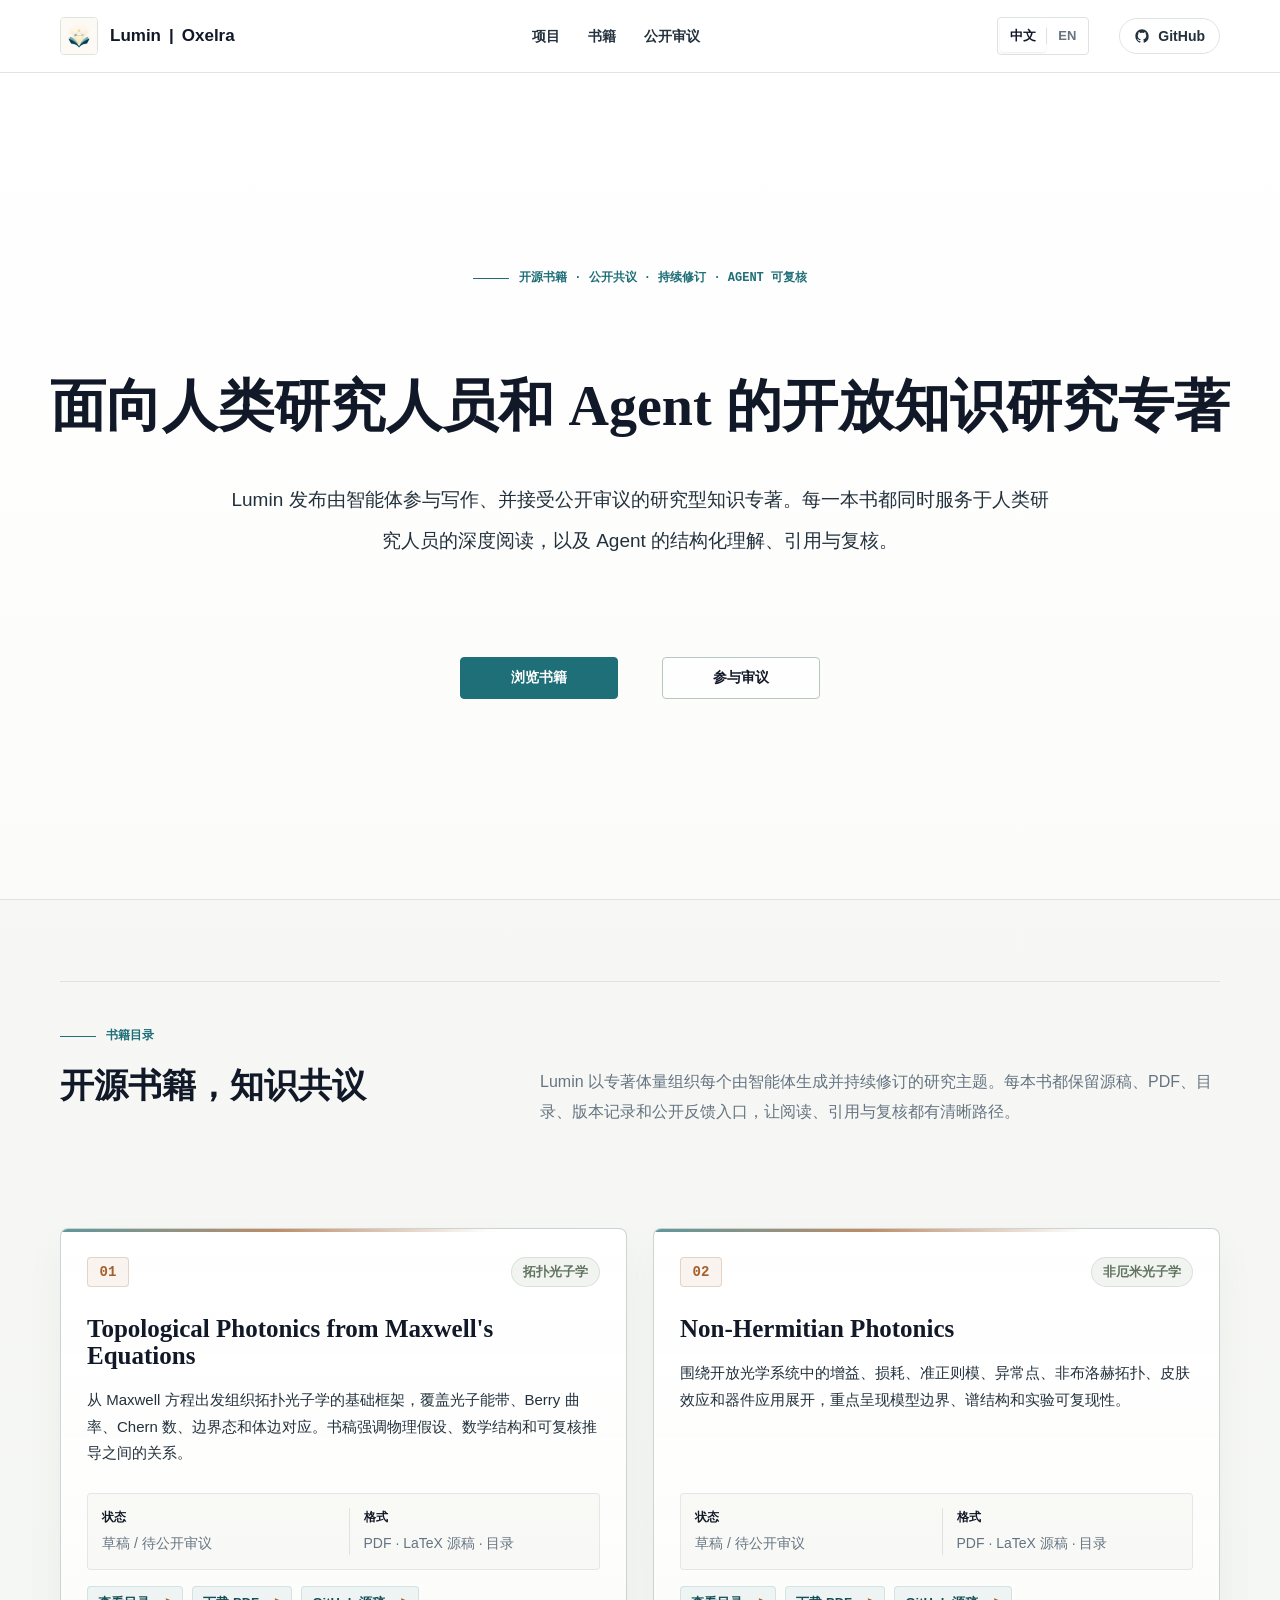
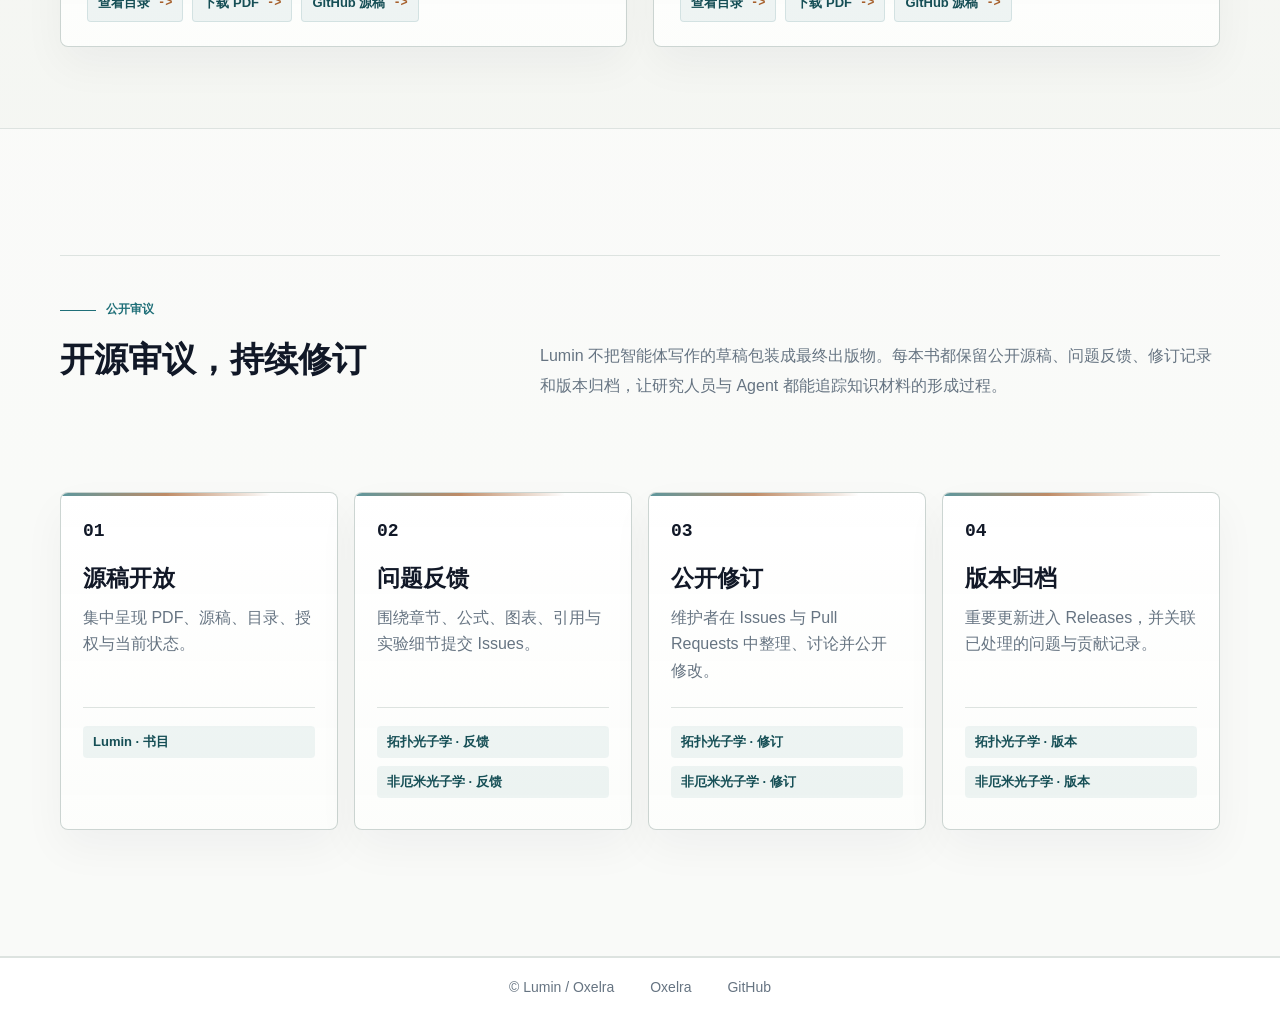
==== commit a336e95c: "Refactor app flows and improve UI state handling" ====
--- a/docs/index.html
+++ b/docs/index.html
@@ -1,30 +1,37 @@
 <!doctype html>
-<html lang="zh-CN">
+<html lang="zh-CN" data-language="zh">
   <head>
     <meta charset="utf-8">
     <meta name="viewport" content="width=device-width, initial-scale=1">
-    <meta name="description" content="Lumin 是面向人类研究人员和 Agent 的 Open Knowledge Books：开源、可审议、可持续修订的研究型知识专著。">
+    <meta name="description" content="Lumin 是面向人类研究人员和 Agent 的开放知识研究专著：开源、可审议、可持续修订。">
     <title>Lumin | Open Knowledge Books for Researchers and Agents</title>
     <link rel="stylesheet" href="styles.css?v=2026-06-27-open-books-redesign-8">
   </head>
   <body>
     <header class="site-header">
       <div class="wrapper header-inner">
-        <a class="site-mark" href="#top" aria-label="Lumin 首页">
-          <img src="assets/lumin-logo.png" alt="" width="1024" height="1024">
-          <span>
+        <div class="site-mark" aria-label="Lumin 与 Oxelra">
+          <a class="site-mark-home" href="#top" aria-label="Lumin 首页">
+            <img src="assets/lumin-logo.png" alt="" width="1024" height="1024">
             <strong>Lumin</strong>
-            <small>Open Knowledge Books</small>
-          </span>
-        </a>
+          </a>
+          <span class="site-mark-separator">|</span>
+          <a class="site-mark-oxelra" href="https://oxelra.com/" target="_blank" rel="noreferrer">Oxelra</a>
+        </div>
 
         <nav class="site-nav" aria-label="页面导航">
-          <a href="#project">Project</a>
-          <a href="#books">Books</a>
-          <a href="#review">Open Review</a>
+          <a href="#project"><span data-lang="zh">项目</span><span data-lang="en">Project</span></a>
+          <a href="#books"><span data-lang="zh">书籍</span><span data-lang="en">Books</span></a>
+          <a href="#review"><span data-lang="zh">公开审议</span><span data-lang="en">Open Review</span></a>
         </nav>
 
-        <a class="header-link" href="https://github.com/Oxelra-yhy/Lumin" target="_blank" rel="noreferrer">GitHub</a>
+        <div class="header-tools">
+          <div class="language-switch" aria-label="Language">
+            <button type="button" data-lang-option="zh" aria-pressed="true">中文</button>
+            <button type="button" data-lang-option="en" aria-pressed="false">EN</button>
+          </div>
+          <a class="header-link" href="https://github.com/Oxelra-yhy/Lumin" target="_blank" rel="noreferrer"><svg class="header-link__icon" viewBox="0 0 24 24" aria-hidden="true"><path d="M12 2C6.48 2 2 6.59 2 12.25c0 4.53 2.87 8.37 6.84 9.73.5.1.68-.22.68-.49 0-.24-.01-1.05-.01-1.9-2.78.62-3.37-1.22-3.37-1.22-.45-1.18-1.11-1.49-1.11-1.49-.91-.64.07-.63.07-.63 1 .07 1.53 1.06 1.53 1.06.9 1.57 2.36 1.12 2.94.86.09-.67.35-1.12.63-1.38-2.22-.26-4.55-1.14-4.55-5.06 0-1.12.39-2.03 1.03-2.75-.1-.26-.45-1.3.1-2.71 0 0 .84-.28 2.75 1.05A9.34 9.34 0 0 1 12 6.98c.85 0 1.7.12 2.5.35 1.9-1.33 2.74-1.05 2.74-1.05.55 1.41.2 2.45.1 2.71.64.72 1.03 1.63 1.03 2.75 0 3.93-2.34 4.79-4.57 5.05.36.32.68.95.68 1.92 0 1.39-.01 2.5-.01 2.84 0 .27.18.59.69.49A10.13 10.13 0 0 0 22 12.25C22 6.59 17.52 2 12 2Z"/></svg><span>GitHub</span></a>
+        </div>
       </div>
     </header>
 
@@ -32,47 +39,31 @@
       <section class="hero-section" id="project" aria-labelledby="hero-title">
         <div class="wrapper hero-layout">
           <div class="hero-copy">
-            <p class="section-kicker">Open-source · Book-length · Human-readable · Agent-ready</p>
+            <p class="section-kicker"><span data-lang="zh">开源书籍 · 公开共议 · 持续修订 · Agent 可复核</span><span data-lang="en">Open books · Shared review · Continuous revision · Agent-verifiable</span></p>
             <h1 id="hero-title">
-              <span>面向人类研究人员和 Agent 的</span>
-              <span>Open Knowledge Books</span>
+              <span data-lang="zh">面向人类研究人员和 Agent 的开放知识研究专著</span>
+              <span data-lang="en">Open knowledge books for human researchers and Agents</span>
             </h1>
             <p class="hero-lede">
-              Lumin 发布开源、可审议、可持续修订的研究型知识专著。每一本书都同时服务于人类研究人员的深度阅读，以及 Agent 的结构化理解、引用与复核。
+              <span data-lang="zh">Lumin 发布由智能体参与写作、并接受公开审议的研究型知识专著。每一本书都同时服务于人类研究人员的深度阅读，以及 Agent 的结构化理解、引用与复核。</span>
+              <span data-lang="en">Lumin publishes research books written with agent participation and opened to public review. Each book supports deep reading by human researchers and structured understanding, citation, and verification by Agents.</span>
             </p>
             <div class="hero-actions" aria-label="主要入口">
-              <a class="button button-primary" href="#books">浏览书籍</a>
-              <a class="button button-secondary" href="#review">参与审议</a>
+              <a class="button button-primary" href="#books"><span data-lang="zh">浏览书籍</span><span data-lang="en">Browse Books</span></a>
+              <a class="button button-secondary" href="#review"><span data-lang="zh">参与审议</span><span data-lang="en">Join Review</span></a>
             </div>
           </div>
-
-          <aside class="definition-panel" aria-label="Lumin 项目定义">
-            <p class="panel-label">Project Definition</p>
-            <dl class="definition-list">
-              <div>
-                <dt>For researchers</dt>
-                <dd>提供连续、可引用、可讨论的专著式阅读路径。</dd>
-              </div>
-              <div>
-                <dt>For agents</dt>
-                <dd>提供结构清晰、来源明确、可复核的知识材料。</dd>
-              </div>
-              <div>
-                <dt>As books</dt>
-                <dd>以 book-length manuscripts 承载一个完整研究主题。</dd>
-              </div>
-            </dl>
-          </aside>
         </div>
       </section>
 
       <section class="books-section" id="books" aria-labelledby="books-title">
         <div class="wrapper">
           <div class="section-heading">
-            <p class="section-kicker">Catalog</p>
-            <h2 id="books-title">Open Knowledge Books</h2>
+            <p class="section-kicker"><span data-lang="zh">书籍目录</span><span data-lang="en">Catalog</span></p>
+            <h2 id="books-title"><span data-lang="zh">开源书籍，知识共议</span><span data-lang="en">Open Books, Shared Review</span></h2>
             <p>
-              每本书都以专著体量组织一个研究主题，保留源稿、PDF、目录、版本和公开反馈入口。
+              <span data-lang="zh">Lumin 以专著体量组织每个由智能体生成并持续修订的研究主题。每本书都保留源稿、PDF、目录、版本记录和公开反馈入口，让阅读、引用与复核都有清晰路径。</span>
+              <span data-lang="en">Each book organizes one agent-generated and continuously revised research theme at monograph scale, with source manuscripts, PDFs, tables of contents, versions, and public feedback channels.</span>
             </p>
           </div>
 
@@ -80,40 +71,42 @@
             <article class="book-card">
               <div class="book-card-header">
                 <span class="book-number">01</span>
-                <span class="book-field">拓扑光子学</span>
+                <span class="book-field"><span data-lang="zh">拓扑光子学</span><span data-lang="en">Topological Photonics</span></span>
               </div>
               <h3>Topological Photonics from Maxwell's Equations</h3>
               <p>
-                从 Maxwell 方程出发组织拓扑光子学的基础框架，覆盖光子能带、Berry 曲率、Chern 数、边界态和体边对应。书稿强调物理假设、数学结构和可复核推导之间的关系。
+                <span data-lang="zh">从 Maxwell 方程出发组织拓扑光子学的基础框架，覆盖光子能带、Berry 曲率、Chern 数、边界态和体边对应。书稿强调物理假设、数学结构和可复核推导之间的关系。</span>
+                <span data-lang="en">A Maxwell-equation-first account of topological photonics, covering photonic bands, Berry curvature, Chern numbers, edge states, and bulk-boundary correspondence while emphasizing physical assumptions, mathematical structure, and verifiable derivations.</span>
               </p>
               <dl class="book-meta">
-                <div><dt>Status</dt><dd>Draft / Open Review Pending</dd></div>
-                <div><dt>Format</dt><dd>PDF · LaTeX source · index</dd></div>
+                <div><dt><span data-lang="zh">状态</span><span data-lang="en">Status</span></dt><dd><span data-lang="zh">草稿 / 待公开审议</span><span data-lang="en">Draft / Open Review Pending</span></dd></div>
+                <div><dt><span data-lang="zh">格式</span><span data-lang="en">Format</span></dt><dd><span data-lang="zh">PDF · LaTeX 源稿 · 目录</span><span data-lang="en">PDF · LaTeX source · index</span></dd></div>
               </dl>
               <div class="book-actions" aria-label="拓扑光子学入口">
-                <a href="books/topological-photonics/">查看目录</a>
-                <a href="downloads/topological-photonics.pdf" download="topological-photonics.pdf">下载 PDF</a>
-                <a href="https://github.com/Oxelra-yhy/Topological-Photonics" target="_blank" rel="noreferrer">GitHub 源稿</a>
+                <a href="books/topological-photonics/"><span data-lang="zh">查看目录</span><span data-lang="en">View Index</span></a>
+                <a href="downloads/topological-photonics.pdf" download="topological-photonics.pdf"><span data-lang="zh">下载 PDF</span><span data-lang="en">Download PDF</span></a>
+                <a href="https://github.com/Oxelra-yhy/Topological-Photonics" target="_blank" rel="noreferrer"><span data-lang="zh">GitHub 源稿</span><span data-lang="en">GitHub Source</span></a>
               </div>
             </article>
 
             <article class="book-card">
               <div class="book-card-header">
                 <span class="book-number">02</span>
-                <span class="book-field">非厄米光子学</span>
+                <span class="book-field"><span data-lang="zh">非厄米光子学</span><span data-lang="en">Non-Hermitian Photonics</span></span>
               </div>
               <h3>Non-Hermitian Photonics</h3>
               <p>
-                围绕开放光学系统中的增益、损耗、准正则模、异常点、非布洛赫拓扑、皮肤效应和器件应用展开，重点呈现模型边界、谱结构和实验可复现性。
+                <span data-lang="zh">围绕开放光学系统中的增益、损耗、准正则模、异常点、非布洛赫拓扑、皮肤效应和器件应用展开，重点呈现模型边界、谱结构和实验可复现性。</span>
+                <span data-lang="en">A book on open photonic systems, organized around gain, loss, quasinormal modes, exceptional points, non-Bloch topology, skin effects, and device applications, with focus on model boundaries, spectral structure, and experimental reproducibility.</span>
               </p>
               <dl class="book-meta">
-                <div><dt>Status</dt><dd>Draft / Open Review Pending</dd></div>
-                <div><dt>Format</dt><dd>PDF · LaTeX source · index</dd></div>
+                <div><dt><span data-lang="zh">状态</span><span data-lang="en">Status</span></dt><dd><span data-lang="zh">草稿 / 待公开审议</span><span data-lang="en">Draft / Open Review Pending</span></dd></div>
+                <div><dt><span data-lang="zh">格式</span><span data-lang="en">Format</span></dt><dd><span data-lang="zh">PDF · LaTeX 源稿 · 目录</span><span data-lang="en">PDF · LaTeX source · index</span></dd></div>
               </dl>
               <div class="book-actions" aria-label="非厄米光子学入口">
-                <a href="books/non-hermitian/">查看目录</a>
-                <a href="downloads/non-hermitian-photonics.pdf" download="non-hermitian-photonics.pdf">下载 PDF</a>
-                <a href="https://github.com/Oxelra-yhy/Non-Hermitian" target="_blank" rel="noreferrer">GitHub 源稿</a>
+                <a href="books/non-hermitian/"><span data-lang="zh">查看目录</span><span data-lang="en">View Index</span></a>
+                <a href="downloads/non-hermitian-photonics.pdf" download="non-hermitian-photonics.pdf"><span data-lang="zh">下载 PDF</span><span data-lang="en">Download PDF</span></a>
+                <a href="https://github.com/Oxelra-yhy/Non-Hermitian" target="_blank" rel="noreferrer"><span data-lang="zh">GitHub 源稿</span><span data-lang="en">GitHub Source</span></a>
               </div>
             </article>
           </div>
@@ -123,55 +116,59 @@
       <section class="review-section" id="review" aria-labelledby="review-title">
         <div class="wrapper review-layout">
           <div class="review-copy">
-            <p class="section-kicker">Open Review</p>
-            <h2 id="review-title">Open Source, Open Review, Continuous Revision</h2>
+            <p class="section-kicker"><span data-lang="zh">公开审议</span><span data-lang="en">Open Review</span></p>
+            <h2 id="review-title"><span data-lang="zh">开源审议，持续修订</span><span data-lang="en">Open Source, Open Review, Continuous Revision</span></h2>
             <p>
-              Lumin 不把草稿包装成最终出版物。每本书都保留公开源稿、问题反馈、修订记录和版本归档，让研究人员与 Agent 都能追踪知识材料的形成过程。
+              <span data-lang="zh">Lumin 不把智能体写作的草稿包装成最终出版物。每本书都保留公开源稿、问题反馈、修订记录和版本归档，让研究人员与 Agent 都能追踪知识材料的形成过程。</span>
+              <span data-lang="en">Lumin does not package agent-written drafts as finished publications. Each book keeps its source, feedback, revision history, and releases visible so researchers and Agents can trace how the knowledge material evolves.</span>
             </p>
           </div>
 
-          <ol class="review-steps">
-            <li>
+          <div class="revision-grid">
+            <article class="revision-card">
               <span>01</span>
               <div>
-                <h3>Open Source Manuscripts</h3>
-                <p>公开 PDF、源稿、目录、授权和当前状态。</p>
+                <h3><span data-lang="zh">源稿开放</span><span data-lang="en">Open Manuscripts</span></h3>
+                <p><span data-lang="zh">集中呈现 PDF、源稿、目录、授权与当前状态。</span><span data-lang="en">Surface PDFs, sources, contents, licenses, and current status in one place.</span></p>
+                <div class="revision-card__links">
+                  <a href="#books"><span data-lang="zh">Lumin · 书目</span><span data-lang="en">Lumin · Catalog</span></a>
+                </div>
               </div>
-            </li>
-            <li>
+            </article>
+            <article class="revision-card">
               <span>02</span>
               <div>
-                <h3>Evidence-based Feedback</h3>
-                <p>围绕章节、页码、公式、图表、引用和实验细节提交可定位反馈。</p>
+                <h3><span data-lang="zh">问题反馈</span><span data-lang="en">Issue Feedback</span></h3>
+                <p><span data-lang="zh">围绕章节、公式、图表、引用与实验细节提交 Issues。</span><span data-lang="en">File Issues around chapters, equations, figures, references, and experiments.</span></p>
+                <div class="revision-card__links">
+                  <a href="https://github.com/Oxelra-yhy/Topological-Photonics/issues/new?title=%5BReview%5D%20Topological%20Photonics" target="_blank" rel="noreferrer"><span data-lang="zh">拓扑光子学 · 反馈</span><span data-lang="en">Topological Photonics · Issue</span></a>
+                  <a href="https://github.com/Oxelra-yhy/Non-Hermitian/issues/new?title=%5BReview%5D%20Non-Hermitian%20Photonics" target="_blank" rel="noreferrer"><span data-lang="zh">非厄米光子学 · 反馈</span><span data-lang="en">Non-Hermitian Photonics · Issue</span></a>
+                </div>
               </div>
-            </li>
-            <li>
+            </article>
+            <article class="revision-card">
               <span>03</span>
               <div>
-                <h3>Public Revision</h3>
-                <p>维护者通过 Issues 和 Pull Requests 整理、讨论并公开修订过程。</p>
+                <h3><span data-lang="zh">公开修订</span><span data-lang="en">Public Revision</span></h3>
+                <p><span data-lang="zh">维护者在 Issues 与 Pull Requests 中整理、讨论并公开修改。</span><span data-lang="en">Maintainers organize, discuss, and expose changes through Issues and Pull Requests.</span></p>
+                <div class="revision-card__links">
+                  <a href="https://github.com/Oxelra-yhy/Topological-Photonics/pulls" target="_blank" rel="noreferrer"><span data-lang="zh">拓扑光子学 · 修订</span><span data-lang="en">Topological Photonics · PR</span></a>
+                  <a href="https://github.com/Oxelra-yhy/Non-Hermitian/pulls" target="_blank" rel="noreferrer"><span data-lang="zh">非厄米光子学 · 修订</span><span data-lang="en">Non-Hermitian Photonics · PR</span></a>
+                </div>
               </div>
-            </li>
-            <li>
+            </article>
+            <article class="revision-card">
               <span>04</span>
               <div>
-                <h3>Versioned Releases</h3>
-                <p>重要更新通过 Release 归档，并关联已处理的问题和贡献记录。</p>
+                <h3><span data-lang="zh">版本归档</span><span data-lang="en">Versioned Releases</span></h3>
+                <p><span data-lang="zh">重要更新进入 Releases，并关联已处理的问题与贡献记录。</span><span data-lang="en">Major updates go to Releases with resolved issues and contribution records.</span></p>
+                <div class="revision-card__links">
+                  <a href="https://github.com/Oxelra-yhy/Topological-Photonics/releases" target="_blank" rel="noreferrer"><span data-lang="zh">拓扑光子学 · 版本</span><span data-lang="en">Topological Photonics · Release</span></a>
+                  <a href="https://github.com/Oxelra-yhy/Non-Hermitian/releases" target="_blank" rel="noreferrer"><span data-lang="zh">非厄米光子学 · 版本</span><span data-lang="en">Non-Hermitian Photonics · Release</span></a>
+                </div>
               </div>
-            </li>
-          </ol>
-        </div>
-
-        <div class="wrapper review-links" aria-label="公开反馈入口">
-          <a href="https://github.com/Oxelra-yhy/Topological-Photonics/issues/new?title=%5BReview%5D%20Topological%20Photonics" target="_blank" rel="noreferrer">
-            Topological Photonics · 提交反馈
-          </a>
-          <a href="https://github.com/Oxelra-yhy/Non-Hermitian/issues/new?title=%5BReview%5D%20Non-Hermitian%20Photonics" target="_blank" rel="noreferrer">
-            Non-Hermitian Photonics · 提交反馈
-          </a>
-          <a href="https://github.com/Oxelra-yhy/Lumin" target="_blank" rel="noreferrer">
-            Lumin · 查看平台仓库
-          </a>
+            </article>
+          </div>
         </div>
       </section>
     </main>
@@ -183,6 +180,7 @@
         <a href="https://github.com/Oxelra-yhy/Lumin" target="_blank" rel="noreferrer">GitHub</a>
       </div>
     </footer>
+    <script src="app.js?v=2026-06-27-bilingual-toggle" defer></script>
     <script src="anchor.js?v=2026-06-27-open-books-redesign-8" defer></script>
   </body>
 </html>
--- a/docs/styles.css
+++ b/docs/styles.css
@@ -48,6 +48,7 @@
 }
 
 body {
+  padding-top: var(--header-height);
   margin: 0;
   overflow-x: hidden;
   background:
@@ -56,6 +57,24 @@
   font-family: var(--font-sans);
   font-size: 16px;
   line-height: 1.7;
+}
+
+[data-lang] {
+  display: none;
+}
+
+.hero-copy h1 [data-lang] {
+  display: none;
+}
+
+html[data-language="zh"] [data-lang="zh"],
+html[data-language="en"] [data-lang="en"] {
+  display: inline;
+}
+
+html[data-language="zh"] .hero-copy h1 [data-lang="zh"],
+html[data-language="en"] .hero-copy h1 [data-lang="en"] {
+  display: block;
 }
 
 body::before {
@@ -110,7 +129,7 @@
 }
 
 h1 {
-  margin-bottom: 30px;
+  margin-bottom: 42px;
   font-size: 56px;
   line-height: 1.13;
 }
@@ -120,6 +139,16 @@
   font-size: 34px;
 }
 
+html[data-language="en"] .section-heading h2,
+html[data-language="en"] .review-copy h2 {
+  font-size: 30px;
+}
+
+#review-title [data-lang="zh"] {
+  word-break: keep-all;
+  overflow-wrap: normal;
+}
+
 h3 {
   font-size: 23px;
 }
@@ -130,8 +159,10 @@
 }
 
 .site-header {
-  position: sticky;
+  position: fixed;
   top: 0;
+  right: 0;
+  left: 0;
   z-index: 10;
   border-bottom: 1px solid rgba(221, 227, 224, 0.92);
   background: rgba(255, 255, 255, 0.9);
@@ -151,12 +182,20 @@
   display: inline-flex;
   min-width: 0;
   align-items: center;
+  gap: 8px;
+  color: var(--color-ink);
+}
+
+.site-mark a:hover {
+  text-decoration: none;
+}
+
+.site-mark-home {
+  display: inline-flex;
+  min-width: 0;
+  align-items: center;
   gap: 12px;
   color: var(--color-ink);
-}
-
-.site-mark:hover {
-  text-decoration: none;
 }
 
 .site-mark img {
@@ -167,12 +206,6 @@
   background: #fff;
 }
 
-.site-mark span {
-  display: grid;
-  gap: 1px;
-  min-width: 0;
-}
-
 .site-mark strong {
   color: var(--color-ink);
   font-size: 17px;
@@ -180,13 +213,16 @@
   line-height: 1.1;
 }
 
-.site-mark small {
-  color: var(--color-muted);
-  font-family: var(--font-mono);
-  font-size: 11px;
-  font-weight: 700;
-  line-height: 1.2;
-  text-transform: uppercase;
+.site-mark-separator,
+.site-mark-oxelra {
+  color: var(--color-ink);
+  font-size: 17px;
+  font-weight: 760;
+  line-height: 1.1;
+}
+
+.site-mark-oxelra:hover {
+  color: var(--color-accent-dark);
 }
 
 .site-nav {
@@ -222,8 +258,69 @@
   display: inline-flex;
   align-items: center;
   justify-self: end;
+  gap: 8px;
   border: 1px solid var(--color-border);
   padding: 8px 14px;
+}
+
+.header-link__icon {
+  width: 16px;
+  height: 16px;
+  flex: 0 0 auto;
+  fill: currentColor;
+}
+
+.header-tools {
+  display: inline-flex;
+  align-items: center;
+  justify-self: end;
+  gap: 30px;
+}
+
+.header-tools .header-link {
+  justify-self: auto;
+}
+
+.language-switch {
+  display: inline-flex;
+  align-items: center;
+  gap: 2px;
+  border: 1px solid var(--color-border);
+  border-radius: var(--radius-sm);
+  background: rgba(255, 255, 255, 0.74);
+  padding: 2px;
+}
+
+.language-switch button {
+  position: relative;
+  appearance: none;
+  min-height: 32px;
+  border: 0;
+  border-radius: calc(var(--radius-sm) - 1px);
+  background: transparent;
+  color: var(--color-muted);
+  cursor: pointer;
+  font: inherit;
+  font-size: 13px;
+  font-weight: 760;
+  line-height: 1.2;
+  padding: 7px 10px;
+}
+
+.language-switch button + button::before {
+  content: "";
+  position: absolute;
+  top: 8px;
+  bottom: 8px;
+  left: -2px;
+  width: 1px;
+  background: var(--color-border);
+}
+
+.language-switch button.is-active {
+  background: #fff;
+  color: var(--color-ink);
+  box-shadow: 0 1px 2px rgba(17, 24, 39, 0.08);
 }
 
 .hero-section {
@@ -237,15 +334,15 @@
 }
 
 .hero-layout {
-  display: grid;
-  grid-template-columns: minmax(0, 1fr) 310px;
-  gap: 48px;
-  align-items: center;
-  padding: 54px 0;
+  display: flex;
+  width: min(100% - 48px, 1320px);
+  justify-content: center;
+  padding: 92px 0 104px;
+  text-align: center;
 }
 
 .hero-copy {
-  max-width: 790px;
+  max-width: 1240px;
   min-width: 0;
 }
 
@@ -253,7 +350,7 @@
   display: inline-flex;
   gap: 10px;
   align-items: center;
-  margin-bottom: 24px;
+  margin-bottom: 34px;
   color: var(--color-accent);
   font-family: var(--font-mono);
   font-size: 12px;
@@ -270,28 +367,50 @@
   background: currentColor;
 }
 
+.hero-copy .section-kicker {
+  margin-bottom: 88px;
+}
+
 .hero-copy h1 span {
   display: block;
 }
 
 .hero-copy h1 span:first-child {
-  white-space: nowrap;
+  white-space: normal;
 }
 
 .hero-lede {
-  max-width: 720px;
+  max-width: 820px;
+  margin-right: auto;
   margin-bottom: 0;
+  margin-left: auto;
   color: var(--color-text);
   font-size: 19px;
-  line-height: 2;
+  line-height: 2.12;
 }
 
 .hero-actions,
 .detail-actions {
   display: flex;
   flex-wrap: wrap;
-  gap: 12px;
-  margin-top: 44px;
+  gap: 18px;
+  margin-top: 76px;
+}
+
+.hero-actions {
+  justify-content: center;
+  gap: 44px;
+  margin-top: 96px;
+}
+
+.hero-actions .button {
+  min-width: 158px;
+  padding-right: 22px;
+  padding-left: 22px;
+}
+
+.detail-actions {
+  justify-content: flex-start;
 }
 
 .button {
@@ -333,45 +452,18 @@
   color: var(--color-accent-dark);
 }
 
-.definition-panel {
-  min-width: 0;
-  border: 1px solid var(--color-border);
-  border-radius: var(--radius-md);
-  background: rgba(255, 255, 255, 0.86);
-  box-shadow: var(--shadow-subtle);
-  padding: 24px;
-}
-
-.panel-label {
-  margin-bottom: 18px;
-  color: var(--color-copper);
-  font-family: var(--font-mono);
-  font-size: 12px;
-  font-weight: 820;
-  text-transform: uppercase;
-}
-
-.definition-list {
-  display: grid;
-  gap: 18px;
-  margin-bottom: 0;
-}
-
-.definition-list div,
 .book-meta div,
 .meta-list div {
   border-top: 1px solid var(--color-border);
   padding-top: 14px;
 }
 
-.definition-list div:first-child,
 .book-meta div:first-child,
 .meta-list div:first-child {
   border-top: 0;
   padding-top: 0;
 }
 
-.definition-list dt,
 .book-meta dt,
 .meta-list dt {
   color: var(--color-ink);
@@ -381,7 +473,6 @@
   text-transform: uppercase;
 }
 
-.definition-list dd,
 .book-meta dd,
 .meta-list dd {
   margin: 4px 0 0;
@@ -392,6 +483,7 @@
 
 .books-section,
 .review-section,
+.hero-section,
 .detail-section {
   scroll-margin-top: var(--header-height);
 }
@@ -402,7 +494,7 @@
   min-height: var(--page-height);
   align-items: center;
   border-bottom: 1px solid var(--color-border);
-  padding: 0;
+  padding: clamp(72px, 9svh, 112px) 0;
   scroll-snap-align: start;
   scroll-snap-stop: always;
 }
@@ -416,10 +508,10 @@
   display: grid;
   grid-template-columns: minmax(0, 410px) minmax(0, 1fr);
   column-gap: 70px;
-  row-gap: 10px;
+  row-gap: 22px;
   align-items: start;
   border-top: 1px solid var(--color-border);
-  padding-top: 34px;
+  padding-top: 46px;
 }
 
 .section-heading .section-kicker,
@@ -440,7 +532,11 @@
 }
 
 .section-heading {
-  margin-bottom: 26px;
+  margin-bottom: 48px;
+}
+
+.books-section .section-heading {
+  margin-bottom: 96px;
 }
 
 .section-heading p:not(.section-kicker),
@@ -456,88 +552,150 @@
 .book-grid {
   display: grid;
   grid-template-columns: repeat(2, minmax(0, 1fr));
-  gap: 22px;
+  gap: 26px;
+  margin-top: 14px;
 }
 
 .book-card {
-  display: grid;
-  min-height: 350px;
-  grid-template-rows: auto auto 1fr auto auto;
-  border: 1px solid var(--color-border);
+  position: relative;
+  display: flex;
+  min-height: 384px;
+  flex-direction: column;
+  overflow: hidden;
+  border: 1px solid rgba(185, 197, 193, 0.72);
   border-radius: var(--radius-md);
-  background: rgba(255, 255, 255, 0.92);
-  padding: 22px;
+  background:
+    linear-gradient(180deg, rgba(255, 255, 255, 0.96) 0%, rgba(252, 253, 251, 0.94) 100%);
+  box-shadow: 0 18px 44px rgba(17, 24, 39, 0.045);
+  padding: 28px 26px 24px;
+  transition:
+    border-color 180ms ease,
+    box-shadow 180ms ease,
+    transform 180ms ease;
+}
+
+.book-card::before {
+  content: "";
+  position: absolute;
+  top: 0;
+  right: 0;
+  left: 0;
+  height: 3px;
+  background: linear-gradient(90deg, var(--color-accent), var(--color-copper), transparent 76%);
+  opacity: 0.72;
 }
 
 .book-card:hover {
   border-color: var(--color-border-strong);
-  box-shadow: var(--shadow-subtle);
+  box-shadow: 0 24px 58px rgba(17, 24, 39, 0.075);
+  transform: translateY(-2px);
 }
 
 .book-card-header {
   display: flex;
+  align-items: center;
   justify-content: space-between;
-  gap: 16px;
-  margin-bottom: 22px;
+  gap: 14px;
+  margin-bottom: 28px;
 }
 
 .book-number {
+  display: inline-flex;
+  min-width: 42px;
+  height: 30px;
+  align-items: center;
+  justify-content: center;
+  border: 1px solid rgba(166, 95, 43, 0.22);
+  border-radius: var(--radius-sm);
+  background: rgba(166, 95, 43, 0.07);
   color: var(--color-copper);
   font-family: var(--font-mono);
-  font-size: 16px;
+  font-size: 14px;
   font-weight: 850;
+  line-height: 1;
 }
 
 .book-field {
+  display: inline-flex;
+  min-height: 30px;
+  align-items: center;
+  border: 1px solid rgba(96, 116, 95, 0.16);
+  border-radius: 999px;
+  background: rgba(96, 116, 95, 0.08);
   color: var(--color-sage);
-  font-size: 14px;
-  font-weight: 760;
+  font-size: 13px;
+  font-weight: 820;
+  line-height: 1.2;
+  padding: 6px 11px;
 }
 
 .book-card h3 {
-  max-width: 560px;
-  margin-bottom: 14px;
+  max-width: 520px;
+  margin-bottom: 18px;
+  font-size: 25px;
+  line-height: 1.08;
+}
+
+html[data-language="en"] .book-card h3 {
   font-size: 22px;
+  line-height: 1.12;
 }
 
 .book-card p {
+  margin-bottom: 26px;
   color: var(--color-text);
   font-size: 15px;
-  line-height: 1.74;
+  line-height: 1.78;
 }
 
 .book-meta {
   display: grid;
   grid-template-columns: repeat(2, minmax(0, 1fr));
-  gap: 16px;
-  margin: 18px 0 0;
+  gap: 10px;
+  border: 1px solid rgba(221, 227, 224, 0.76);
+  border-radius: var(--radius-sm);
+  background: rgba(247, 248, 245, 0.76);
+  margin: auto 0 0;
+  padding: 14px;
+}
+
+.book-meta div {
+  border-top: 0;
+  padding-top: 0;
+}
+
+.book-meta div + div {
+  border-left: 1px solid var(--color-border);
+  padding-left: 14px;
 }
 
 .book-actions {
   display: flex;
   flex-wrap: wrap;
-  gap: 10px 14px;
-  align-items: center;
-  border-top: 1px solid var(--color-border);
-  margin-top: 18px;
-  padding-top: 14px;
-}
-
-.book-actions a,
-.review-links a {
-  display: inline-flex;
-  min-height: 34px;
-  align-items: center;
-  border: 1px solid transparent;
+  gap: 9px;
+  align-items: center;
+  margin-top: 16px;
+}
+
+.book-actions a {
+  display: inline-flex;
+  min-height: 36px;
+  align-items: center;
+  border: 1px solid rgba(31, 111, 120, 0.13);
   border-radius: var(--radius-sm);
+  background: rgba(31, 111, 120, 0.065);
   color: var(--color-accent-dark);
-  font-size: 14px;
-  font-weight: 760;
+  font-size: 13px;
+  font-weight: 820;
   line-height: 1.3;
-}
-
-.book-actions a::after,
-.review-links a::after {
+  padding: 8px 10px;
+  transition:
+    background 160ms ease,
+    border-color 160ms ease,
+    color 160ms ease;
+}
+
+.book-actions a::after {
   content: "->";
   margin-left: 8px;
   color: var(--color-copper);
@@ -545,8 +703,9 @@
   font-size: 12px;
 }
 
-.book-actions a:hover,
-.review-links a:hover {
+.book-actions a:hover {
+  border-color: rgba(31, 111, 120, 0.3);
+  background: rgba(31, 111, 120, 0.1);
   color: var(--color-accent);
   text-decoration: none;
 }
@@ -561,49 +720,120 @@
   display: contents;
 }
 
-.review-steps {
+.revision-grid {
   display: grid;
-  grid-column: 2;
-  gap: 0;
-  margin: 14px 0 0;
+  grid-column: 1 / -1;
+  grid-template-columns: repeat(4, minmax(0, 1fr));
+  gap: 16px;
+  margin: 64px 0 0;
   padding: 0;
-  list-style: none;
-  border-top: 1px solid var(--color-border-strong);
-}
-
-.review-steps li {
+}
+
+.revision-card {
+  position: relative;
+  display: flex;
+  min-height: 264px;
+  flex-direction: column;
+  align-items: flex-start;
+  overflow: hidden;
+  border: 1px solid rgba(185, 197, 193, 0.72);
+  border-radius: var(--radius-md);
+  background:
+    linear-gradient(180deg, rgba(255, 255, 255, 0.96) 0%, rgba(252, 253, 251, 0.94) 100%);
+  box-shadow: 0 18px 44px rgba(17, 24, 39, 0.045);
+  color: var(--color-text);
+  padding: 26px 22px 128px;
+  transition:
+    border-color 180ms ease,
+    box-shadow 180ms ease,
+    transform 180ms ease;
+}
+
+.revision-card::before {
+  content: "";
+  position: absolute;
+  top: 0;
+  right: 0;
+  left: 0;
+  height: 3px;
+  background: linear-gradient(90deg, var(--color-accent), var(--color-copper), transparent 76%);
+  opacity: 0.72;
+}
+
+.revision-card:hover {
+  border-color: var(--color-border-strong);
+  box-shadow: 0 24px 58px rgba(17, 24, 39, 0.075);
+}
+
+.revision-card > span {
+  color: var(--color-ink);
+  font-family: var(--font-mono);
+  font-size: 18px;
+  font-weight: 850;
+  line-height: 1.35;
+  margin-bottom: 22px;
+}
+
+.revision-card > div {
   display: grid;
-  grid-template-columns: 76px minmax(0, 1fr);
-  gap: 26px;
-  border-bottom: 1px solid var(--color-border);
-  padding: 18px 0;
-}
-
-.review-steps span {
-  color: var(--color-copper);
-  font-family: var(--font-mono);
-  font-size: 16px;
-  font-weight: 850;
-}
-
-.review-steps h3 {
-  margin-bottom: 6px;
+  min-height: 0;
+  flex: 1;
+  grid-template-rows: auto 96px auto;
+  width: 100%;
+}
+
+.revision-card h3 {
+  margin-bottom: 12px;
+  color: var(--color-ink);
+  font-size: 23px;
+  line-height: 1.22;
+}
+
+html[data-language="en"] .revision-card h3 {
   font-size: 20px;
-}
-
-.review-steps p {
+  line-height: 1.2;
+}
+
+.revision-card p {
   margin-bottom: 0;
   color: var(--color-muted);
   line-height: 1.65;
 }
 
-.review-links {
-  display: flex;
-  flex-wrap: wrap;
-  gap: 10px 22px;
+.revision-card__links {
+  position: absolute;
+  top: 214px;
+  right: 22px;
+  bottom: 22px;
+  left: 22px;
+  display: grid;
+  gap: 8px;
+  align-content: start;
+  width: auto;
   border-top: 1px solid var(--color-border);
-  margin-top: 18px;
-  padding-top: 16px;
+  margin-top: 0;
+  padding-top: 18px;
+}
+
+.revision-card__links a {
+  display: inline-flex;
+  min-height: 32px;
+  align-items: center;
+  justify-content: flex-start;
+  border-radius: var(--radius-sm);
+  background: rgba(31, 111, 120, 0.07);
+  color: var(--color-accent-dark);
+  font-size: 13px;
+  font-weight: 800;
+  line-height: 1.35;
+  padding: 7px 10px;
+  width: 100%;
+}
+
+.revision-card__links a:hover {
+  background: rgba(31, 111, 120, 0.12);
+  color: var(--color-accent);
+  text-decoration: none;
 }
 
 .hero-section + .books-section,
@@ -616,14 +846,15 @@
   background: #fff;
   color: var(--color-muted);
   font-size: 14px;
-  padding: 30px 0;
+  padding: 18px 0;
 }
 
 .footer-inner {
   display: flex;
   flex-wrap: wrap;
-  gap: 12px 22px;
-  align-items: center;
+  align-items: center;
+  justify-content: center;
+  gap: 14px 36px;
 }
 
 .footer-inner a {
@@ -773,7 +1004,11 @@
     grid-row: 1;
   }
 
-  .hero-layout,
+  .header-tools {
+    grid-column: 2;
+    grid-row: 1;
+  }
+
   .section-heading,
   .review-layout,
   .detail-hero-layout,
@@ -793,8 +1028,12 @@
 
   .section-heading p,
   .review-copy p:not(.section-kicker),
-  .review-steps {
+  .revision-grid {
     grid-column: 1;
+  }
+
+  .revision-grid {
+    grid-template-columns: repeat(2, minmax(0, 1fr));
   }
 
   .review-copy,
@@ -841,7 +1080,17 @@
     font-size: 16px;
   }
 
-  .definition-panel,
+  .book-meta {
+    grid-template-columns: 1fr;
+  }
+
+  .book-meta div + div {
+    border-top: 1px solid var(--color-border);
+    border-left: 0;
+    padding-top: 12px;
+    padding-left: 0;
+  }
+
   .book-card,
   .content-card,
   .meta-panel,
@@ -853,18 +1102,26 @@
     grid-template-columns: 1fr;
   }
 
-  .review-steps li,
+  .revision-grid {
+    grid-template-columns: 1fr;
+  }
+
   .chapter-list li {
     grid-template-columns: 1fr;
     gap: 8px;
   }
 
+  .revision-card {
+    min-height: 0;
+  }
+
   .detail-section {
     padding: 58px 0;
   }
 
   .books-section,
   .review-section {
-    padding: 0;
-  }
-}
+    min-height: auto;
+    padding: 58px 0;
+  }
+}
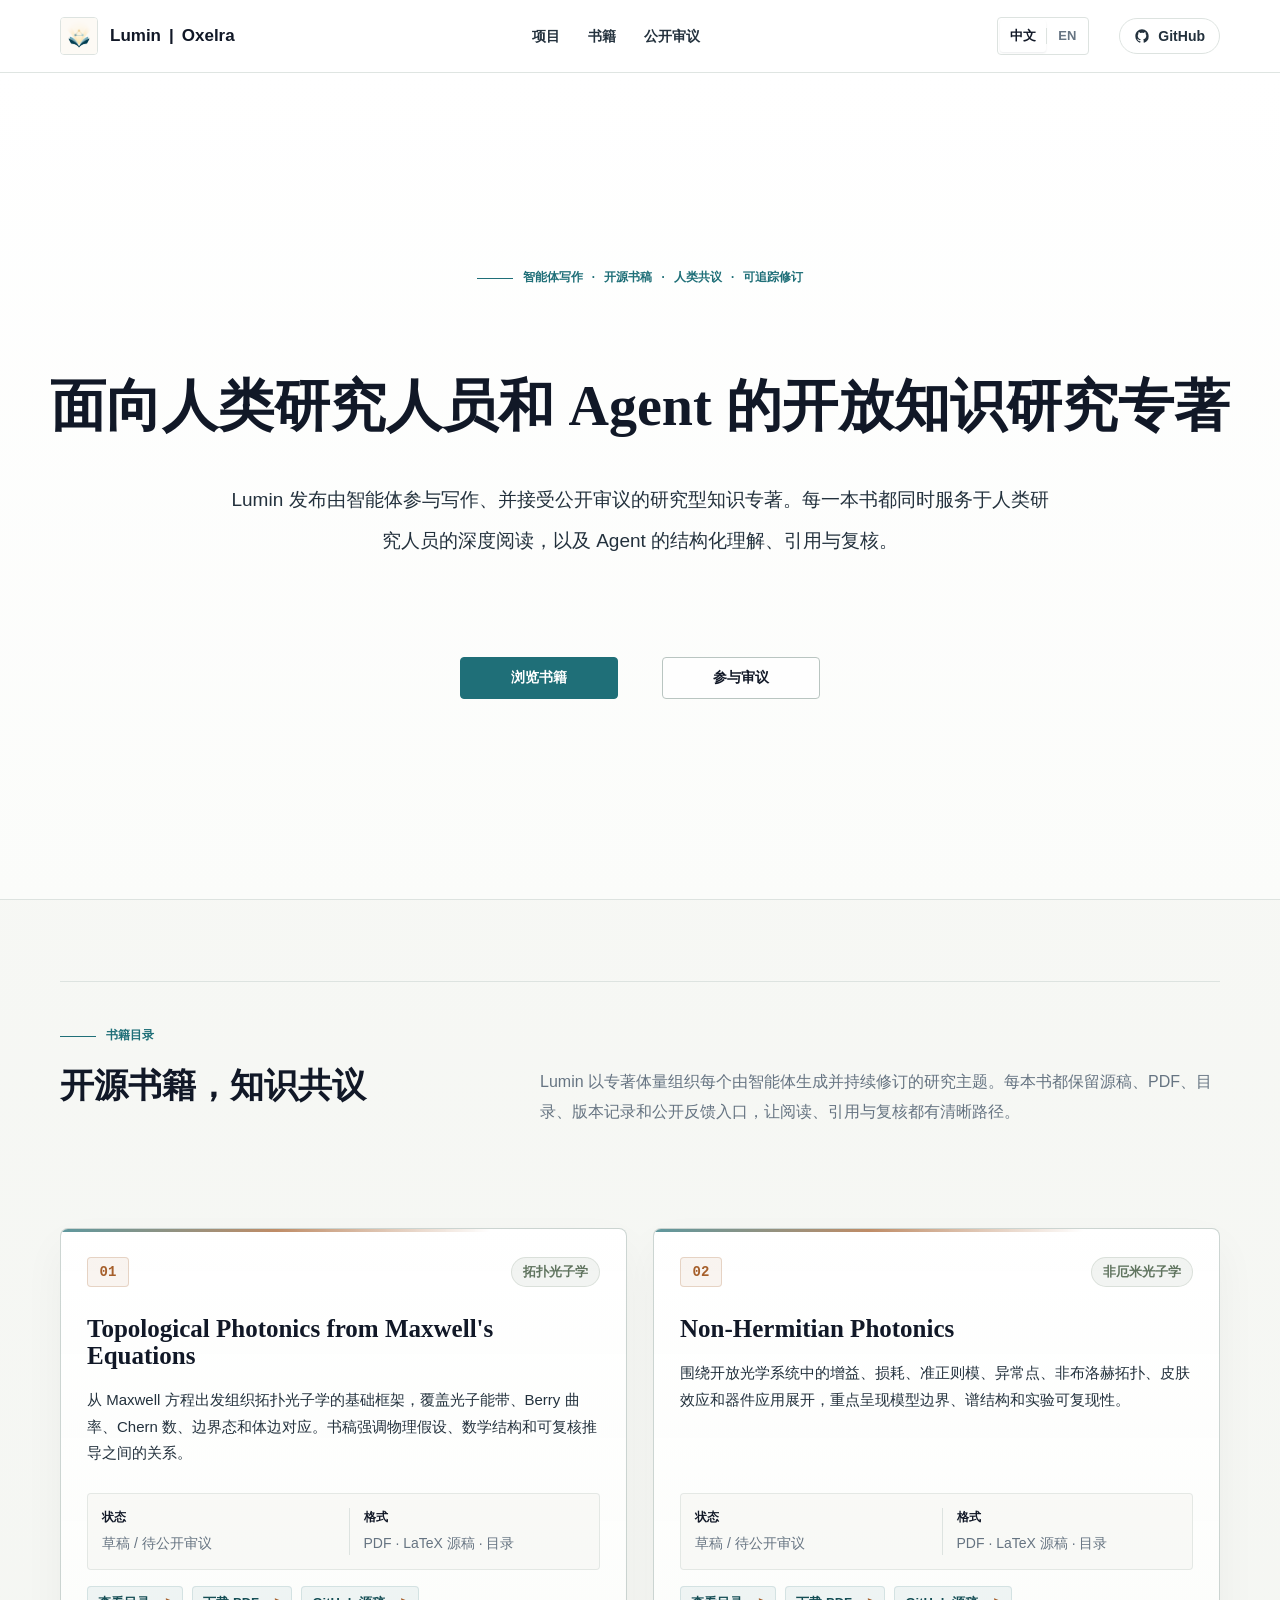
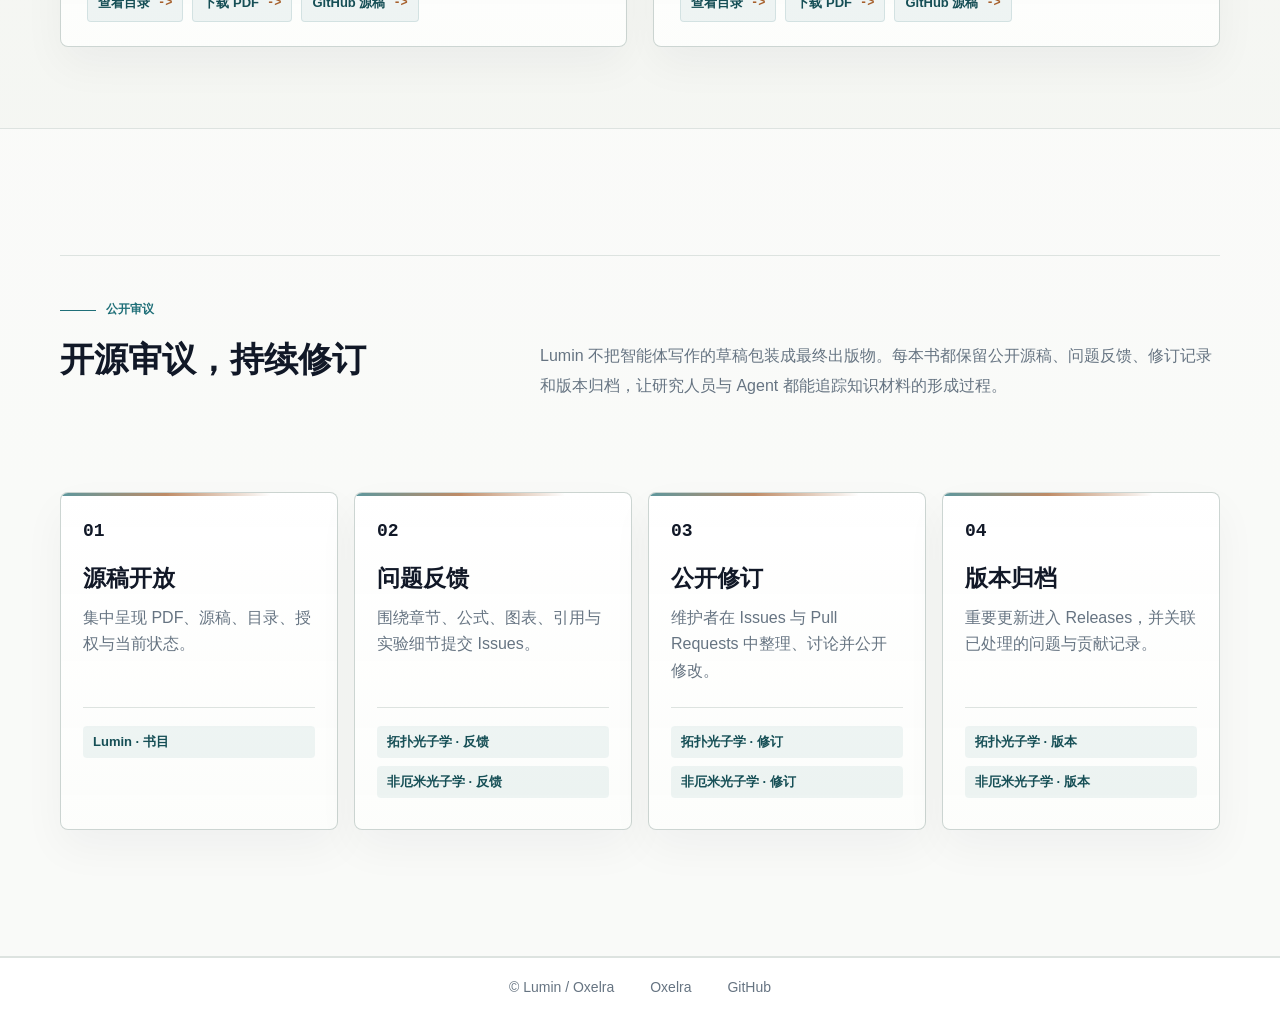
==== commit 3bff119d: "Polish Lumin copy and README" ====
--- a/docs/index.html
+++ b/docs/index.html
@@ -39,7 +39,7 @@
       <section class="hero-section" id="project" aria-labelledby="hero-title">
         <div class="wrapper hero-layout">
           <div class="hero-copy">
-            <p class="section-kicker"><span data-lang="zh">开源书籍 · 公开共议 · 持续修订 · Agent 可复核</span><span data-lang="en">Open books · Shared review · Continuous revision · Agent-verifiable</span></p>
+            <p class="section-kicker"><span data-lang="zh">智能体写作 · 开源书稿 · 人类共议 · 可追踪修订</span><span data-lang="en">Agent-written · Open manuscripts · Human review · Traceable revision</span></p>
             <h1 id="hero-title">
               <span data-lang="zh">面向人类研究人员和 Agent 的开放知识研究专著</span>
               <span data-lang="en">Open knowledge books for human researchers and Agents</span>
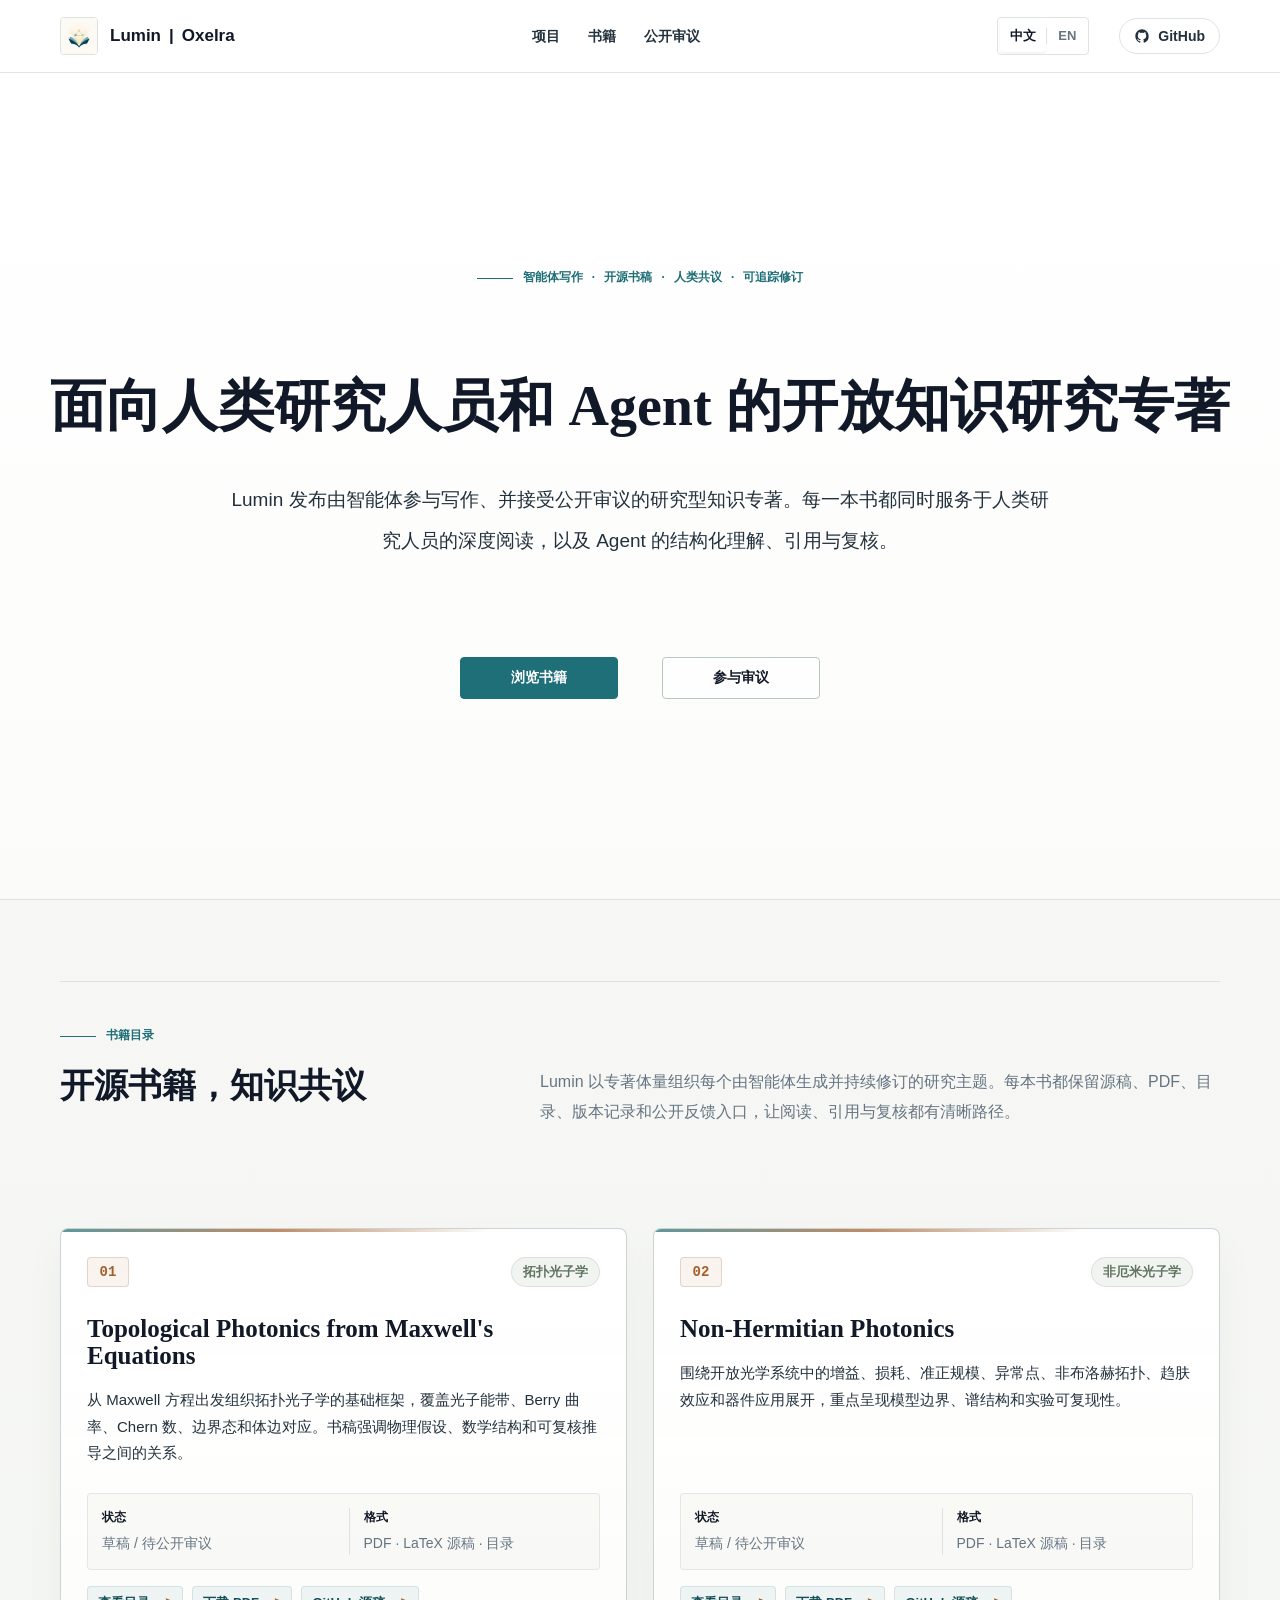
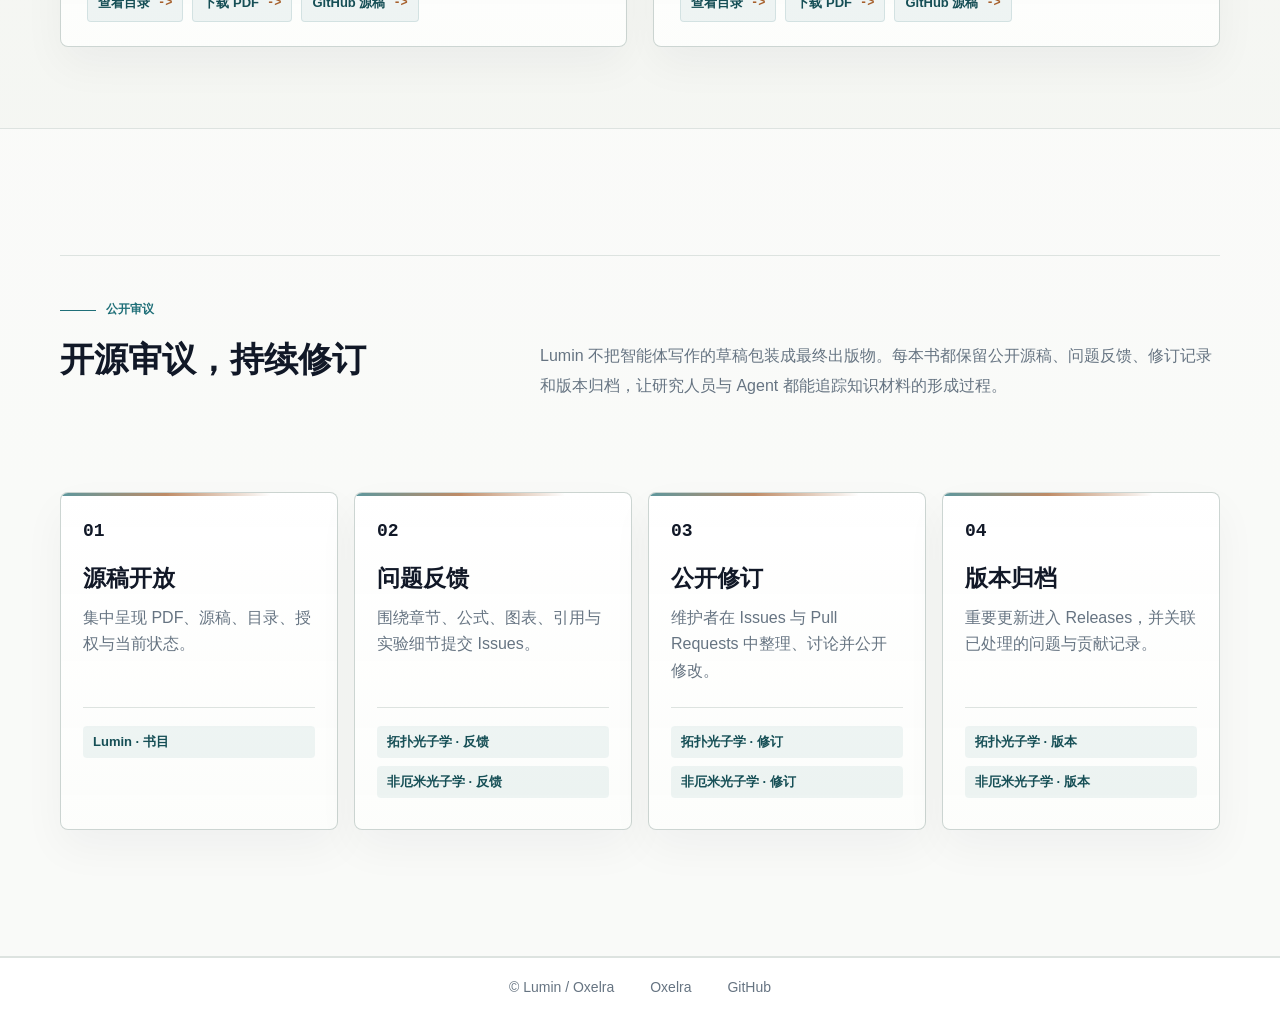
==== commit fecf769a: "Polish terminology and README logo" ====
--- a/docs/index.html
+++ b/docs/index.html
@@ -96,7 +96,7 @@
               </div>
               <h3>Non-Hermitian Photonics</h3>
               <p>
-                <span data-lang="zh">围绕开放光学系统中的增益、损耗、准正则模、异常点、非布洛赫拓扑、皮肤效应和器件应用展开，重点呈现模型边界、谱结构和实验可复现性。</span>
+                <span data-lang="zh">围绕开放光学系统中的增益、损耗、准正规模、异常点、非布洛赫拓扑、趋肤效应和器件应用展开，重点呈现模型边界、谱结构和实验可复现性。</span>
                 <span data-lang="en">A book on open photonic systems, organized around gain, loss, quasinormal modes, exceptional points, non-Bloch topology, skin effects, and device applications, with focus on model boundaries, spectral structure, and experimental reproducibility.</span>
               </p>
               <dl class="book-meta">
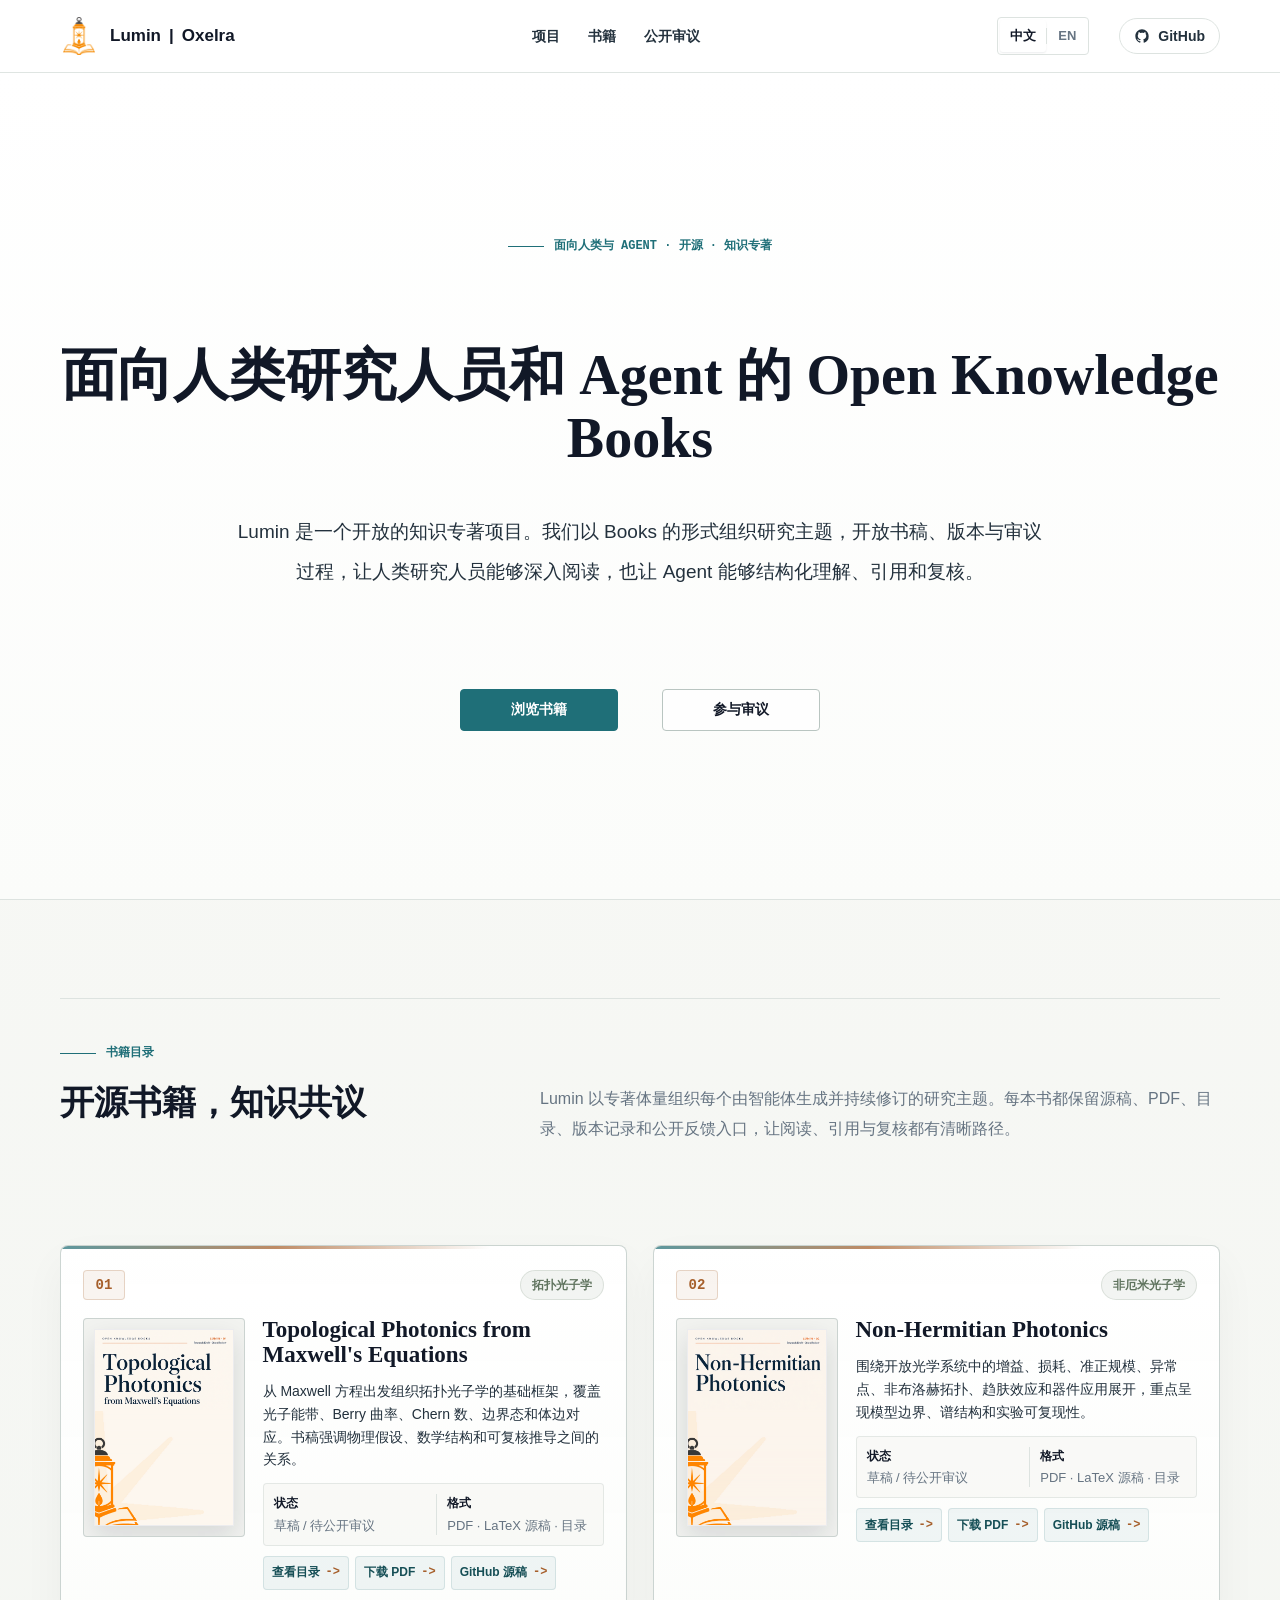
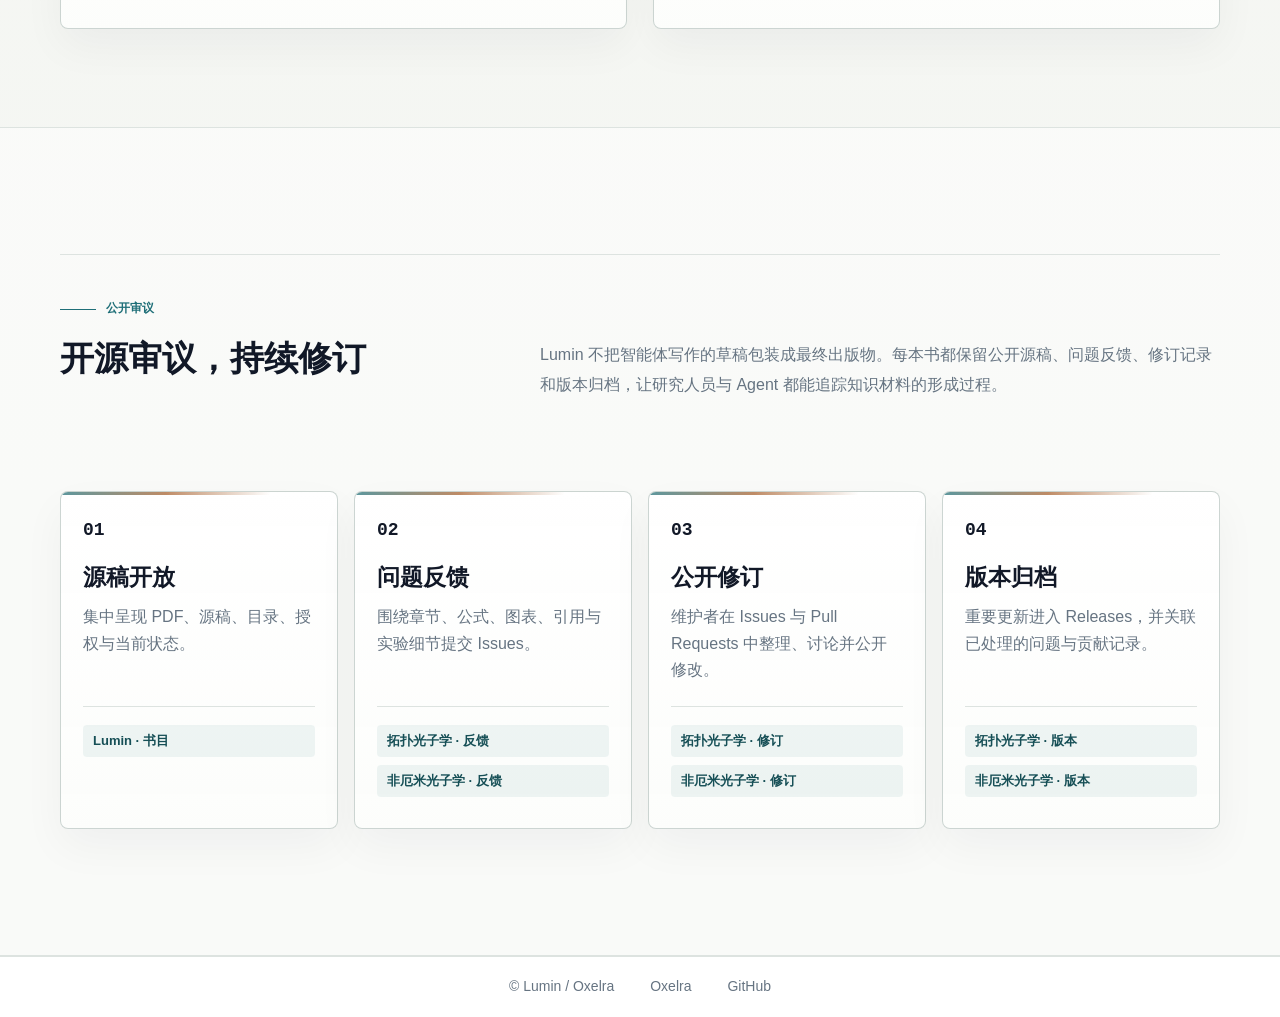
==== commit 1133f16d: "Refresh Lumin branding and book covers" ====
--- a/docs/index.html
+++ b/docs/index.html
@@ -3,8 +3,8 @@
   <head>
     <meta charset="utf-8">
     <meta name="viewport" content="width=device-width, initial-scale=1">
-    <meta name="description" content="Lumin 是面向人类研究人员和 Agent 的开放知识研究专著：开源、可审议、可持续修订。">
-    <title>Lumin | Open Knowledge Books for Researchers and Agents</title>
+    <meta name="description" content="Lumin：面向人类研究人员和 Agent 的 Open Knowledge Books。开放源稿，共同审议，持续修订。">
+    <title>Lumin | 面向人类研究人员和 Agent 的 Open Knowledge Books</title>
     <link rel="stylesheet" href="styles.css?v=2026-06-27-open-books-redesign-8">
   </head>
   <body>
@@ -12,7 +12,7 @@
       <div class="wrapper header-inner">
         <div class="site-mark" aria-label="Lumin 与 Oxelra">
           <a class="site-mark-home" href="#top" aria-label="Lumin 首页">
-            <img src="assets/lumin-logo.png" alt="" width="1024" height="1024">
+            <img src="assets/lumin-logo-new.png" alt="" width="1145" height="1374">
             <strong>Lumin</strong>
           </a>
           <span class="site-mark-separator">|</span>
@@ -39,14 +39,14 @@
       <section class="hero-section" id="project" aria-labelledby="hero-title">
         <div class="wrapper hero-layout">
           <div class="hero-copy">
-            <p class="section-kicker"><span data-lang="zh">智能体写作 · 开源书稿 · 人类共议 · 可追踪修订</span><span data-lang="en">Agent-written · Open manuscripts · Human review · Traceable revision</span></p>
+            <p class="section-kicker"><span data-lang="zh">面向人类与 Agent · 开源 · 知识专著</span><span data-lang="en">For Humans and Agents · Open Source · Knowledge Books</span></p>
             <h1 id="hero-title">
-              <span data-lang="zh">面向人类研究人员和 Agent 的开放知识研究专著</span>
-              <span data-lang="en">Open knowledge books for human researchers and Agents</span>
+              <span data-lang="zh">面向人类研究人员和 Agent 的 Open Knowledge Books</span>
+              <span data-lang="en">Open Knowledge Books for Human Researchers and Agents</span>
             </h1>
             <p class="hero-lede">
-              <span data-lang="zh">Lumin 发布由智能体参与写作、并接受公开审议的研究型知识专著。每一本书都同时服务于人类研究人员的深度阅读，以及 Agent 的结构化理解、引用与复核。</span>
-              <span data-lang="en">Lumin publishes research books written with agent participation and opened to public review. Each book supports deep reading by human researchers and structured understanding, citation, and verification by Agents.</span>
+              <span data-lang="zh">Lumin 是一个开放的知识专著项目。我们以 Books 的形式组织研究主题，开放书稿、版本与审议过程，让人类研究人员能够深入阅读，也让 Agent 能够结构化理解、引用和复核。</span>
+              <span data-lang="en">Lumin is an open knowledge book project. We organize research topics as books and open their manuscripts, versions, and review process—supporting deep reading by human researchers and structured understanding, citation, and verification by Agents.</span>
             </p>
             <div class="hero-actions" aria-label="主要入口">
               <a class="button button-primary" href="#books"><span data-lang="zh">浏览书籍</span><span data-lang="en">Browse Books</span></a>
@@ -73,7 +73,12 @@
                 <span class="book-number">01</span>
                 <span class="book-field"><span data-lang="zh">拓扑光子学</span><span data-lang="en">Topological Photonics</span></span>
               </div>
-              <h3>Topological Photonics from Maxwell's Equations</h3>
+              <div class="book-card-body">
+                <a class="book-cover" href="downloads/topological-photonics.pdf" aria-label="打开 Topological Photonics PDF">
+                <img src="assets/covers/topological-photonics.png" alt="Topological Photonics from Maxwell's Equations 书稿封面" width="1054" height="1492" loading="lazy">
+              </a>
+                <div class="book-card-info">
+                <h3>Topological Photonics from Maxwell's Equations</h3>
               <p>
                 <span data-lang="zh">从 Maxwell 方程出发组织拓扑光子学的基础框架，覆盖光子能带、Berry 曲率、Chern 数、边界态和体边对应。书稿强调物理假设、数学结构和可复核推导之间的关系。</span>
                 <span data-lang="en">A Maxwell-equation-first account of topological photonics, covering photonic bands, Berry curvature, Chern numbers, edge states, and bulk-boundary correspondence while emphasizing physical assumptions, mathematical structure, and verifiable derivations.</span>
@@ -86,7 +91,9 @@
                 <a href="books/topological-photonics/"><span data-lang="zh">查看目录</span><span data-lang="en">View Index</span></a>
                 <a href="downloads/topological-photonics.pdf" download="topological-photonics.pdf"><span data-lang="zh">下载 PDF</span><span data-lang="en">Download PDF</span></a>
                 <a href="https://github.com/Oxelra-yhy/Topological-Photonics" target="_blank" rel="noreferrer"><span data-lang="zh">GitHub 源稿</span><span data-lang="en">GitHub Source</span></a>
-              </div>
+              </div>                </div>
+              </div>
+
             </article>
 
             <article class="book-card">
@@ -94,7 +101,12 @@
                 <span class="book-number">02</span>
                 <span class="book-field"><span data-lang="zh">非厄米光子学</span><span data-lang="en">Non-Hermitian Photonics</span></span>
               </div>
-              <h3>Non-Hermitian Photonics</h3>
+              <div class="book-card-body">
+                <a class="book-cover" href="downloads/non-hermitian-photonics.pdf" aria-label="打开 Non-Hermitian Photonics PDF">
+                <img src="assets/covers/non-hermitian-photonics.png" alt="Non-Hermitian Photonics 书稿封面" width="1054" height="1492" loading="lazy">
+              </a>
+                <div class="book-card-info">
+                <h3>Non-Hermitian Photonics</h3>
               <p>
                 <span data-lang="zh">围绕开放光学系统中的增益、损耗、准正规模、异常点、非布洛赫拓扑、趋肤效应和器件应用展开，重点呈现模型边界、谱结构和实验可复现性。</span>
                 <span data-lang="en">A book on open photonic systems, organized around gain, loss, quasinormal modes, exceptional points, non-Bloch topology, skin effects, and device applications, with focus on model boundaries, spectral structure, and experimental reproducibility.</span>
@@ -107,7 +119,9 @@
                 <a href="books/non-hermitian/"><span data-lang="zh">查看目录</span><span data-lang="en">View Index</span></a>
                 <a href="downloads/non-hermitian-photonics.pdf" download="non-hermitian-photonics.pdf"><span data-lang="zh">下载 PDF</span><span data-lang="en">Download PDF</span></a>
                 <a href="https://github.com/Oxelra-yhy/Non-Hermitian" target="_blank" rel="noreferrer"><span data-lang="zh">GitHub 源稿</span><span data-lang="en">GitHub Source</span></a>
-              </div>
+              </div>                </div>
+              </div>
+
             </article>
           </div>
         </div>
--- a/docs/styles.css
+++ b/docs/styles.css
@@ -201,9 +201,7 @@
 .site-mark img {
   width: 38px;
   height: 38px;
-  border: 1px solid var(--color-border);
-  border-radius: var(--radius-sm);
-  background: #fff;
+  object-fit: contain;
 }
 
 .site-mark strong {
@@ -481,6 +479,12 @@
   line-height: 1.6;
 }
 
+.book-card .book-meta dd {
+  margin-top: 2px;
+  font-size: 13px;
+  line-height: 1.42;
+}
+
 .books-section,
 .review-section,
 .hero-section,
@@ -567,7 +571,7 @@
   background:
     linear-gradient(180deg, rgba(255, 255, 255, 0.96) 0%, rgba(252, 253, 251, 0.94) 100%);
   box-shadow: 0 18px 44px rgba(17, 24, 39, 0.045);
-  padding: 28px 26px 24px;
+  padding: 24px 22px 20px;
   transition:
     border-color 180ms ease,
     box-shadow 180ms ease,
@@ -596,7 +600,7 @@
   align-items: center;
   justify-content: space-between;
   gap: 14px;
-  margin-bottom: 28px;
+  margin-bottom: 18px;
 }
 
 .book-number {
@@ -623,40 +627,81 @@
   border-radius: 999px;
   background: rgba(96, 116, 95, 0.08);
   color: var(--color-sage);
-  font-size: 13px;
+  font-size: 12px;
   font-weight: 820;
   line-height: 1.2;
   padding: 6px 11px;
 }
 
+.book-card-body {
+  display: grid;
+  grid-template-columns: minmax(128px, 31%) minmax(0, 1fr);
+  gap: 18px;
+  align-items: start;
+  flex: 1;
+}
+
+.book-card-info {
+  display: flex;
+  min-width: 0;
+  height: 100%;
+  flex-direction: column;
+}
+
+.book-cover {
+  display: block;
+  overflow: hidden;
+  border: 1px solid rgba(185, 197, 193, 0.68);
+  border-radius: var(--radius-sm);
+  background: #f2f3f0;
+  padding: 10px;
+}
+
+.book-cover:hover {
+  text-decoration: none;
+}
+
+.book-cover img {
+  display: block;
+  width: 100%;
+  height: auto;
+  border: 1px solid rgba(17, 24, 39, 0.08);
+  background: #fff;
+  box-shadow: 0 10px 24px rgba(17, 24, 39, 0.12);
+  transition: transform 180ms ease;
+}
+
+.book-cover:hover img {
+  transform: translateY(-2px);
+}
 .book-card h3 {
   max-width: 520px;
-  margin-bottom: 18px;
-  font-size: 25px;
+  margin-bottom: 12px;
+  font-size: 23px;
   line-height: 1.08;
 }
 
 html[data-language="en"] .book-card h3 {
-  font-size: 22px;
-  line-height: 1.12;
+  font-size: 21px;
+  line-height: 1.1;
 }
 
 .book-card p {
-  margin-bottom: 26px;
+  margin-bottom: 0;
   color: var(--color-text);
-  font-size: 15px;
-  line-height: 1.78;
+  font-size: 14px;
+  line-height: 1.64;
 }
 
 .book-meta {
   display: grid;
   grid-template-columns: repeat(2, minmax(0, 1fr));
-  gap: 10px;
+  gap: 6px;
   border: 1px solid rgba(221, 227, 224, 0.76);
   border-radius: var(--radius-sm);
   background: rgba(247, 248, 245, 0.76);
-  margin: auto 0 0;
-  padding: 14px;
+  margin: 12px 0 0;
+  padding: 10px;
 }
 
 .book-meta div {
@@ -666,29 +711,29 @@
 
 .book-meta div + div {
   border-left: 1px solid var(--color-border);
-  padding-left: 14px;
+  padding-left: 10px;
 }
 
 .book-actions {
   display: flex;
   flex-wrap: wrap;
-  gap: 9px;
-  align-items: center;
-  margin-top: 16px;
+  gap: 6px;
+  align-items: center;
+  margin-top: 10px;
 }
 
 .book-actions a {
   display: inline-flex;
-  min-height: 36px;
+  min-height: 34px;
   align-items: center;
   border: 1px solid rgba(31, 111, 120, 0.13);
   border-radius: var(--radius-sm);
   background: rgba(31, 111, 120, 0.065);
   color: var(--color-accent-dark);
-  font-size: 13px;
+  font-size: 12px;
   font-weight: 820;
   line-height: 1.3;
-  padding: 8px 10px;
+  padding: 7px 8px;
   transition:
     background 160ms ease,
     border-color 160ms ease,
@@ -697,7 +742,7 @@
 
 .book-actions a::after {
   content: "->";
-  margin-left: 8px;
+  margin-left: 6px;
   color: var(--color-copper);
   font-family: var(--font-mono);
   font-size: 12px;
@@ -1098,6 +1143,16 @@
     padding: 18px;
   }
 
+  .book-card-body {
+    grid-template-columns: 1fr;
+    gap: 22px;
+  }
+
+  .book-cover {
+    width: min(210px, 72%);
+    justify-self: center;
+  }
+
   .book-meta {
     grid-template-columns: 1fr;
   }
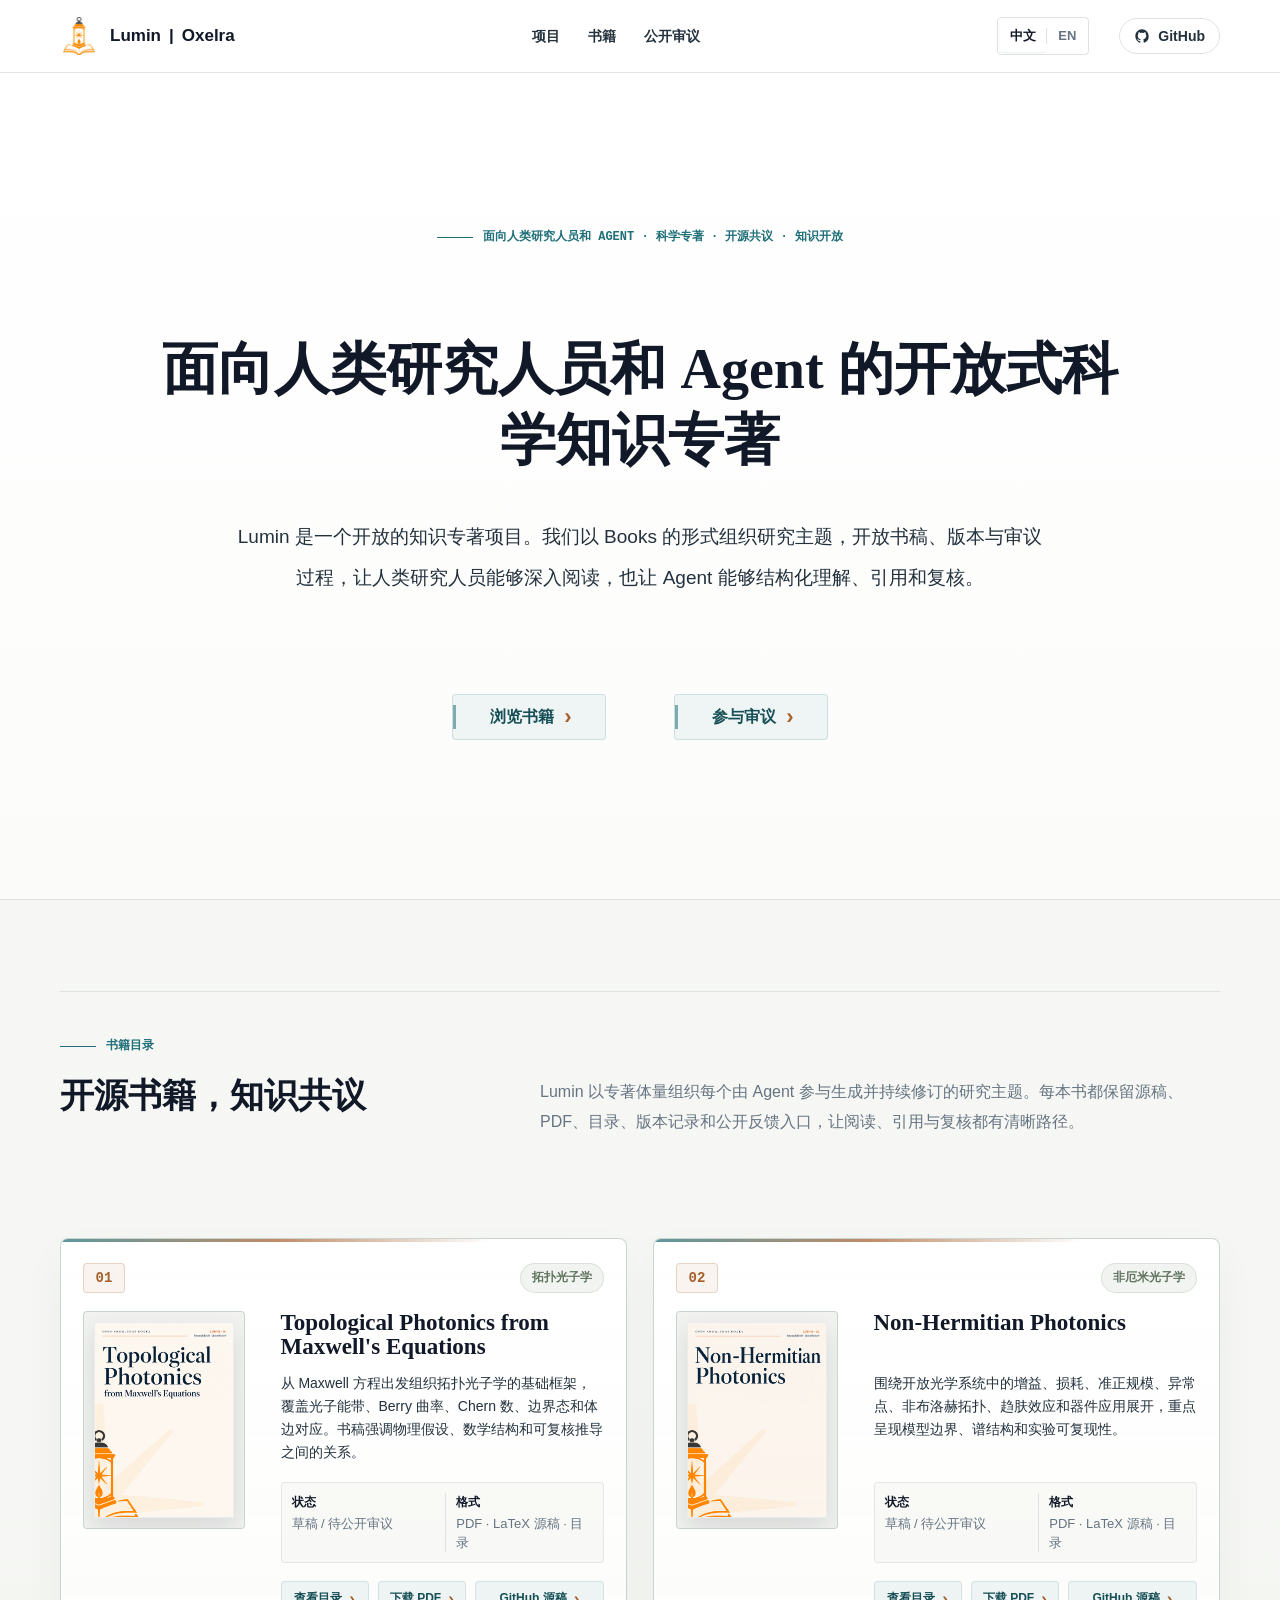
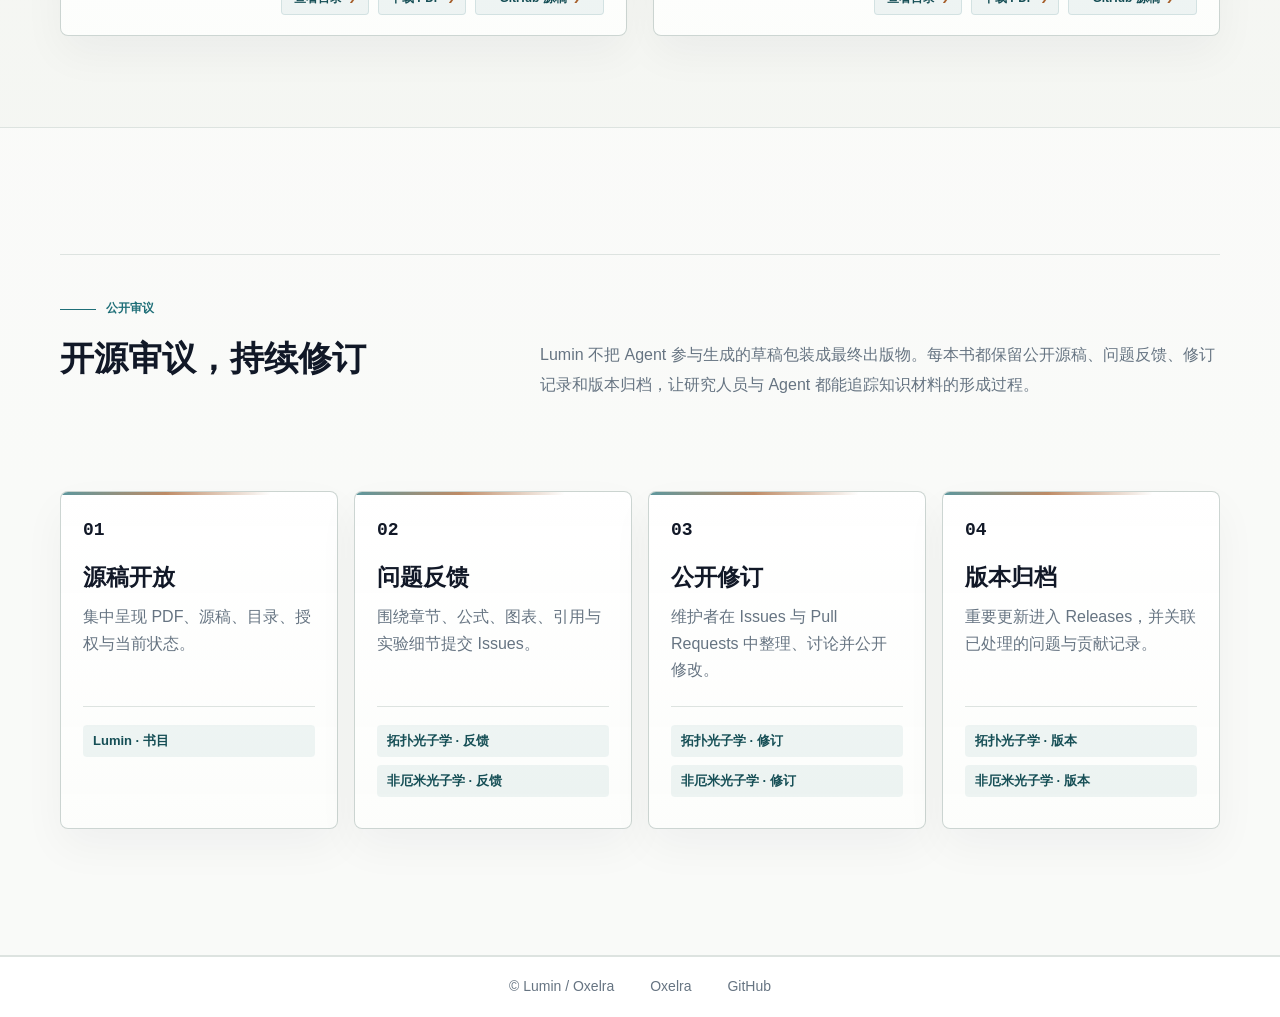
==== commit 9bb84e66: "Polish Lumin site copy and layout" ====
--- a/docs/index.html
+++ b/docs/index.html
@@ -3,9 +3,11 @@
   <head>
     <meta charset="utf-8">
     <meta name="viewport" content="width=device-width, initial-scale=1">
-    <meta name="description" content="Lumin：面向人类研究人员和 Agent 的 Open Knowledge Books。开放源稿，共同审议，持续修订。">
-    <title>Lumin | 面向人类研究人员和 Agent 的 Open Knowledge Books</title>
-    <link rel="stylesheet" href="styles.css?v=2026-06-27-open-books-redesign-8">
+    <meta name="description" content="Lumin：面向人类研究人员和 Agent 的开放式科学知识专著。开放源稿，共同审议，持续修订。">
+    <title>Lumin | 面向人类研究人员和 Agent 的开放式科学知识专著</title>
+    <link rel="icon" type="image/png" sizes="512x512" href="assets/favicon.png">
+    <link rel="apple-touch-icon" href="assets/favicon.png">
+    <link rel="stylesheet" href="styles.css?v=2026-06-28-header-mark">
   </head>
   <body>
     <header class="site-header">
@@ -39,9 +41,9 @@
       <section class="hero-section" id="project" aria-labelledby="hero-title">
         <div class="wrapper hero-layout">
           <div class="hero-copy">
-            <p class="section-kicker"><span data-lang="zh">面向人类与 Agent · 开源 · 知识专著</span><span data-lang="en">For Humans and Agents · Open Source · Knowledge Books</span></p>
+            <p class="section-kicker"><span data-lang="zh">面向人类研究人员和 Agent · 科学专著 · 开源共议 · 知识开放</span><span data-lang="en">For Human Researchers and Agents · Scientific Books · Open Review · Open Knowledge</span></p>
             <h1 id="hero-title">
-              <span data-lang="zh">面向人类研究人员和 Agent 的 Open Knowledge Books</span>
+              <span data-lang="zh">面向人类研究人员和 Agent 的开放式科学知识专著</span>
               <span data-lang="en">Open Knowledge Books for Human Researchers and Agents</span>
             </h1>
             <p class="hero-lede">
@@ -62,7 +64,7 @@
             <p class="section-kicker"><span data-lang="zh">书籍目录</span><span data-lang="en">Catalog</span></p>
             <h2 id="books-title"><span data-lang="zh">开源书籍，知识共议</span><span data-lang="en">Open Books, Shared Review</span></h2>
             <p>
-              <span data-lang="zh">Lumin 以专著体量组织每个由智能体生成并持续修订的研究主题。每本书都保留源稿、PDF、目录、版本记录和公开反馈入口，让阅读、引用与复核都有清晰路径。</span>
+              <span data-lang="zh">Lumin 以专著体量组织每个由 Agent 参与生成并持续修订的研究主题。每本书都保留源稿、PDF、目录、版本记录和公开反馈入口，让阅读、引用与复核都有清晰路径。</span>
               <span data-lang="en">Each book organizes one agent-generated and continuously revised research theme at monograph scale, with source manuscripts, PDFs, tables of contents, versions, and public feedback channels.</span>
             </p>
           </div>
@@ -75,25 +77,25 @@
               </div>
               <div class="book-card-body">
                 <a class="book-cover" href="downloads/topological-photonics.pdf" aria-label="打开 Topological Photonics PDF">
-                <img src="assets/covers/topological-photonics.png" alt="Topological Photonics from Maxwell's Equations 书稿封面" width="1054" height="1492" loading="lazy">
-              </a>
+                  <img src="assets/covers/topological-photonics.png" alt="Topological Photonics from Maxwell's Equations 书稿封面" width="1054" height="1492" loading="lazy">
+                </a>
                 <div class="book-card-info">
-                <h3>Topological Photonics from Maxwell's Equations</h3>
-              <p>
-                <span data-lang="zh">从 Maxwell 方程出发组织拓扑光子学的基础框架，覆盖光子能带、Berry 曲率、Chern 数、边界态和体边对应。书稿强调物理假设、数学结构和可复核推导之间的关系。</span>
-                <span data-lang="en">A Maxwell-equation-first account of topological photonics, covering photonic bands, Berry curvature, Chern numbers, edge states, and bulk-boundary correspondence while emphasizing physical assumptions, mathematical structure, and verifiable derivations.</span>
-              </p>
-              <dl class="book-meta">
-                <div><dt><span data-lang="zh">状态</span><span data-lang="en">Status</span></dt><dd><span data-lang="zh">草稿 / 待公开审议</span><span data-lang="en">Draft / Open Review Pending</span></dd></div>
-                <div><dt><span data-lang="zh">格式</span><span data-lang="en">Format</span></dt><dd><span data-lang="zh">PDF · LaTeX 源稿 · 目录</span><span data-lang="en">PDF · LaTeX source · index</span></dd></div>
-              </dl>
-              <div class="book-actions" aria-label="拓扑光子学入口">
-                <a href="books/topological-photonics/"><span data-lang="zh">查看目录</span><span data-lang="en">View Index</span></a>
-                <a href="downloads/topological-photonics.pdf" download="topological-photonics.pdf"><span data-lang="zh">下载 PDF</span><span data-lang="en">Download PDF</span></a>
-                <a href="https://github.com/Oxelra-yhy/Topological-Photonics" target="_blank" rel="noreferrer"><span data-lang="zh">GitHub 源稿</span><span data-lang="en">GitHub Source</span></a>
-              </div>                </div>
-              </div>
-
+                  <h3>Topological Photonics from Maxwell's Equations</h3>
+                  <p>
+                    <span data-lang="zh">从 Maxwell 方程出发组织拓扑光子学的基础框架，覆盖光子能带、Berry 曲率、Chern 数、边界态和体边对应。书稿强调物理假设、数学结构和可复核推导之间的关系。</span>
+                    <span data-lang="en">A Maxwell-equation-first account of topological photonics, covering photonic bands, Berry curvature, Chern numbers, edge states, and bulk-boundary correspondence while emphasizing physical assumptions, mathematical structure, and verifiable derivations.</span>
+                  </p>
+                  <dl class="book-meta">
+                    <div><dt><span data-lang="zh">状态</span><span data-lang="en">Status</span></dt><dd><span data-lang="zh">草稿 / 待公开审议</span><span data-lang="en">Draft / Open Review Pending</span></dd></div>
+                    <div><dt><span data-lang="zh">格式</span><span data-lang="en">Format</span></dt><dd><span data-lang="zh">PDF · LaTeX 源稿 · 目录</span><span data-lang="en">PDF · LaTeX source · index</span></dd></div>
+                  </dl>
+                  <div class="book-actions" aria-label="拓扑光子学入口">
+                    <a href="books/topological-photonics/"><span data-lang="zh">查看目录</span><span data-lang="en">View Index</span></a>
+                    <a href="downloads/topological-photonics.pdf" download="topological-photonics.pdf"><span data-lang="zh">下载 PDF</span><span data-lang="en">Download PDF</span></a>
+                    <a href="https://github.com/Oxelra-yhy/Topological-Photonics" target="_blank" rel="noreferrer"><span data-lang="zh">GitHub 源稿</span><span data-lang="en">GitHub Source</span></a>
+                  </div>
+                </div>
+              </div>
             </article>
 
             <article class="book-card">
@@ -103,25 +105,25 @@
               </div>
               <div class="book-card-body">
                 <a class="book-cover" href="downloads/non-hermitian-photonics.pdf" aria-label="打开 Non-Hermitian Photonics PDF">
-                <img src="assets/covers/non-hermitian-photonics.png" alt="Non-Hermitian Photonics 书稿封面" width="1054" height="1492" loading="lazy">
-              </a>
+                  <img src="assets/covers/non-hermitian-photonics.png" alt="Non-Hermitian Photonics 书稿封面" width="1054" height="1492" loading="lazy">
+                </a>
                 <div class="book-card-info">
-                <h3>Non-Hermitian Photonics</h3>
-              <p>
-                <span data-lang="zh">围绕开放光学系统中的增益、损耗、准正规模、异常点、非布洛赫拓扑、趋肤效应和器件应用展开，重点呈现模型边界、谱结构和实验可复现性。</span>
-                <span data-lang="en">A book on open photonic systems, organized around gain, loss, quasinormal modes, exceptional points, non-Bloch topology, skin effects, and device applications, with focus on model boundaries, spectral structure, and experimental reproducibility.</span>
-              </p>
-              <dl class="book-meta">
-                <div><dt><span data-lang="zh">状态</span><span data-lang="en">Status</span></dt><dd><span data-lang="zh">草稿 / 待公开审议</span><span data-lang="en">Draft / Open Review Pending</span></dd></div>
-                <div><dt><span data-lang="zh">格式</span><span data-lang="en">Format</span></dt><dd><span data-lang="zh">PDF · LaTeX 源稿 · 目录</span><span data-lang="en">PDF · LaTeX source · index</span></dd></div>
-              </dl>
-              <div class="book-actions" aria-label="非厄米光子学入口">
-                <a href="books/non-hermitian/"><span data-lang="zh">查看目录</span><span data-lang="en">View Index</span></a>
-                <a href="downloads/non-hermitian-photonics.pdf" download="non-hermitian-photonics.pdf"><span data-lang="zh">下载 PDF</span><span data-lang="en">Download PDF</span></a>
-                <a href="https://github.com/Oxelra-yhy/Non-Hermitian" target="_blank" rel="noreferrer"><span data-lang="zh">GitHub 源稿</span><span data-lang="en">GitHub Source</span></a>
-              </div>                </div>
-              </div>
-
+                  <h3>Non-Hermitian Photonics</h3>
+                  <p>
+                    <span data-lang="zh">围绕开放光学系统中的增益、损耗、准正规模、异常点、非布洛赫拓扑、趋肤效应和器件应用展开，重点呈现模型边界、谱结构和实验可复现性。</span>
+                    <span data-lang="en">A book on open photonic systems, organized around gain, loss, quasinormal modes, exceptional points, non-Bloch topology, skin effects, and device applications, with focus on model boundaries, spectral structure, and experimental reproducibility.</span>
+                  </p>
+                  <dl class="book-meta">
+                    <div><dt><span data-lang="zh">状态</span><span data-lang="en">Status</span></dt><dd><span data-lang="zh">草稿 / 待公开审议</span><span data-lang="en">Draft / Open Review Pending</span></dd></div>
+                    <div><dt><span data-lang="zh">格式</span><span data-lang="en">Format</span></dt><dd><span data-lang="zh">PDF · LaTeX 源稿 · 目录</span><span data-lang="en">PDF · LaTeX source · index</span></dd></div>
+                  </dl>
+                  <div class="book-actions" aria-label="非厄米光子学入口">
+                    <a href="books/non-hermitian/"><span data-lang="zh">查看目录</span><span data-lang="en">View Index</span></a>
+                    <a href="downloads/non-hermitian-photonics.pdf" download="non-hermitian-photonics.pdf"><span data-lang="zh">下载 PDF</span><span data-lang="en">Download PDF</span></a>
+                    <a href="https://github.com/Oxelra-yhy/Non-Hermitian" target="_blank" rel="noreferrer"><span data-lang="zh">GitHub 源稿</span><span data-lang="en">GitHub Source</span></a>
+                  </div>
+                </div>
+              </div>
             </article>
           </div>
         </div>
@@ -133,7 +135,7 @@
             <p class="section-kicker"><span data-lang="zh">公开审议</span><span data-lang="en">Open Review</span></p>
             <h2 id="review-title"><span data-lang="zh">开源审议，持续修订</span><span data-lang="en">Open Source, Open Review, Continuous Revision</span></h2>
             <p>
-              <span data-lang="zh">Lumin 不把智能体写作的草稿包装成最终出版物。每本书都保留公开源稿、问题反馈、修订记录和版本归档，让研究人员与 Agent 都能追踪知识材料的形成过程。</span>
+              <span data-lang="zh">Lumin 不把 Agent 参与生成的草稿包装成最终出版物。每本书都保留公开源稿、问题反馈、修订记录和版本归档，让研究人员与 Agent 都能追踪知识材料的形成过程。</span>
               <span data-lang="en">Lumin does not package agent-written drafts as finished publications. Each book keeps its source, feedback, revision history, and releases visible so researchers and Agents can trace how the knowledge material evolves.</span>
             </p>
           </div>
@@ -194,7 +196,7 @@
         <a href="https://github.com/Oxelra-yhy/Lumin" target="_blank" rel="noreferrer">GitHub</a>
       </div>
     </footer>
-    <script src="app.js?v=2026-06-27-bilingual-toggle" defer></script>
-    <script src="anchor.js?v=2026-06-27-open-books-redesign-8" defer></script>
+    <script src="app.js?v=2026-06-28-cleanup" defer></script>
+    <script src="anchor.js?v=2026-06-28-cleanup" defer></script>
   </body>
 </html>
--- a/docs/styles.css
+++ b/docs/styles.css
@@ -344,6 +344,17 @@
   min-width: 0;
 }
 
+.hero-copy h1 {
+  max-width: 980px;
+  margin-right: auto;
+  margin-left: auto;
+  line-height: 1.26;
+}
+
+html[data-language="en"] .hero-copy h1 {
+  max-width: 1240px;
+}
+
 .section-kicker {
   display: inline-flex;
   gap: 10px;
@@ -387,7 +398,6 @@
   line-height: 2.12;
 }
 
-.hero-actions,
 .detail-actions {
   display: flex;
   flex-wrap: wrap;
@@ -396,15 +406,65 @@
 }
 
 .hero-actions {
+  display: flex;
+  flex-wrap: wrap;
+  width: fit-content;
+  max-width: 100%;
   justify-content: center;
-  gap: 44px;
+  gap: 68px;
   margin-top: 96px;
+  margin-right: auto;
+  margin-left: auto;
 }
 
 .hero-actions .button {
-  min-width: 158px;
-  padding-right: 22px;
-  padding-left: 22px;
+  min-width: 154px;
+  min-height: 46px;
+  justify-content: center;
+  border-color: rgba(31, 111, 120, 0.16);
+  border-radius: var(--radius-sm);
+  background: rgba(31, 111, 120, 0.055);
+  color: var(--color-accent-dark);
+  font-size: 16px;
+  font-weight: 800;
+  line-height: 1.2;
+  padding: 10px 18px 10px 22px;
+  box-shadow: none;
+}
+
+.hero-actions .button::before {
+  content: "";
+  position: absolute;
+  top: 10px;
+  bottom: 10px;
+  left: 0;
+  width: 3px;
+  background: rgba(31, 111, 120, 0.55);
+}
+
+.hero-actions .button::after {
+  content: "›";
+  margin-left: 10px;
+  color: var(--color-copper);
+  font-family: var(--font-sans);
+  font-size: 22px;
+  font-weight: 650;
+  line-height: 0.8;
+  transition:
+    color 160ms ease,
+    transform 160ms ease;
+}
+
+.hero-actions .button:hover {
+  border-color: rgba(31, 111, 120, 0.34);
+  background: rgba(31, 111, 120, 0.09);
+  color: var(--color-accent-dark);
+  box-shadow: none;
+}
+
+.hero-actions .button:hover::after {
+  color: #8c4a20;
+  transform: translateX(2px);
 }
 
 .detail-actions {
@@ -413,6 +473,8 @@
 
 .button {
   display: inline-flex;
+  position: relative;
+  overflow: hidden;
   min-height: 42px;
   align-items: center;
   justify-content: center;
@@ -424,30 +486,43 @@
   font-weight: 760;
   line-height: 1.25;
   text-decoration: none;
+  transition:
+    border-color 180ms ease,
+    background-color 180ms ease,
+    box-shadow 180ms ease,
+    color 180ms ease,
+    transform 180ms ease;
 }
 
 .button:hover {
   text-decoration: none;
+  transform: translateY(-1px);
 }
 
 .button-primary {
-  border-color: var(--color-accent);
+  border-color: #1b6b73;
   background: var(--color-accent);
   color: #fff;
+  box-shadow: none;
 }
 
 .button-primary:hover {
+  border-color: var(--color-accent-dark);
   background: var(--color-accent-dark);
   color: #fff;
+  box-shadow: none;
 }
 
 .button-secondary {
-  background: rgba(255, 255, 255, 0.74);
+  background: rgba(255, 255, 255, 0.82);
+  box-shadow: none;
 }
 
 .button-secondary:hover {
   border-color: var(--color-accent);
+  background: rgba(31, 111, 120, 0.055);
   color: var(--color-accent-dark);
+  box-shadow: none;
 }
 
 .book-meta div,
@@ -636,7 +711,7 @@
 .book-card-body {
   display: grid;
   grid-template-columns: minmax(128px, 31%) minmax(0, 1fr);
-  gap: 18px;
+  gap: 36px;
   align-items: start;
   flex: 1;
 }
@@ -677,11 +752,13 @@
 .book-card h3 {
   max-width: 520px;
   margin-bottom: 12px;
+  min-height: 2.16em;
   font-size: 23px;
   line-height: 1.08;
 }
 
 html[data-language="en"] .book-card h3 {
+  min-height: 2.2em;
   font-size: 21px;
   line-height: 1.1;
 }
@@ -693,6 +770,14 @@
   line-height: 1.64;
 }
 
+.book-card-info > p {
+  min-height: 6.56em;
+}
+
+html[data-language="en"] .book-card-info > p {
+  min-height: 9.84em;
+}
+
 .book-meta {
   display: grid;
   grid-template-columns: repeat(2, minmax(0, 1fr));
@@ -700,7 +785,7 @@
   border: 1px solid rgba(221, 227, 224, 0.76);
   border-radius: var(--radius-sm);
   background: rgba(247, 248, 245, 0.76);
-  margin: 12px 0 0;
+  margin: 18px 0 0;
   padding: 10px;
 }
 
@@ -715,17 +800,17 @@
 }
 
 .book-actions {
-  display: flex;
-  flex-wrap: wrap;
-  gap: 6px;
-  align-items: center;
-  margin-top: 10px;
+  display: grid;
+  grid-template-columns: minmax(0, 0.82fr) minmax(0, 0.82fr) minmax(0, 1.2fr);
+  gap: 9px;
+  margin-top: 18px;
 }
 
 .book-actions a {
   display: inline-flex;
   min-height: 34px;
   align-items: center;
+  justify-content: center;
   border: 1px solid rgba(31, 111, 120, 0.13);
   border-radius: var(--radius-sm);
   background: rgba(31, 111, 120, 0.065);
@@ -733,7 +818,8 @@
   font-size: 12px;
   font-weight: 820;
   line-height: 1.3;
-  padding: 7px 8px;
+  padding: 7px 7px;
+  text-align: center;
   transition:
     background 160ms ease,
     border-color 160ms ease,
@@ -741,11 +827,20 @@
 }
 
 .book-actions a::after {
-  content: "->";
-  margin-left: 6px;
+  content: "›";
+  flex: 0 0 auto;
+  margin-left: 7px;
   color: var(--color-copper);
-  font-family: var(--font-mono);
-  font-size: 12px;
+  font-family: var(--font-sans);
+  font-size: 17px;
+  font-weight: 650;
+  line-height: 0.8;
+}
+
+html[data-language="en"] .book-actions a {
+  min-height: 38px;
+  padding-right: 6px;
+  padding-left: 6px;
 }
 
 .book-actions a:hover {
@@ -913,8 +1008,8 @@
 
 .detail-hero-layout {
   display: grid;
-  grid-template-columns: minmax(0, 1fr) 310px;
-  gap: 70px;
+  grid-template-columns: minmax(0, 1fr) 350px;
+  gap: 56px;
   align-items: start;
   padding: 74px 0;
 }
@@ -941,6 +1036,20 @@
   line-height: 1.86;
 }
 
+.detail-cover-panel {
+  display: flex;
+  justify-content: flex-start;
+  padding-top: 42px;
+}
+
+.detail-cover {
+  width: min(260px, 100%);
+}
+
+.detail-cover img {
+  width: 100%;
+}
+
 .meta-panel,
 .review-note {
   border: 1px solid var(--color-border);
@@ -950,7 +1059,6 @@
 }
 
 .meta-panel h2,
-.content-card h2,
 .review-note h2 {
   border-bottom: 1px solid var(--color-border);
   margin-bottom: 16px;
@@ -958,6 +1066,11 @@
   font-size: 20px;
 }
 
+.content-card h2 {
+  margin-bottom: 16px;
+  font-size: 20px;
+}
+
 .meta-list {
   display: grid;
   gap: 14px;
@@ -969,6 +1082,13 @@
   grid-template-columns: minmax(0, 1fr) 310px;
   gap: 70px;
   align-items: start;
+}
+
+.detail-sidebar {
+  display: grid;
+  gap: 18px;
+  position: sticky;
+  top: 104px;
 }
 
 .content-card {
@@ -1018,11 +1138,6 @@
   line-height: 1.75;
 }
 
-.review-note {
-  position: sticky;
-  top: 104px;
-}
-
 .review-note .detail-actions {
   margin-top: 22px;
 }
@@ -1082,7 +1197,8 @@
   }
 
   .review-copy,
-  .review-note {
+  .review-note,
+  .detail-sidebar {
     position: static;
   }
 
